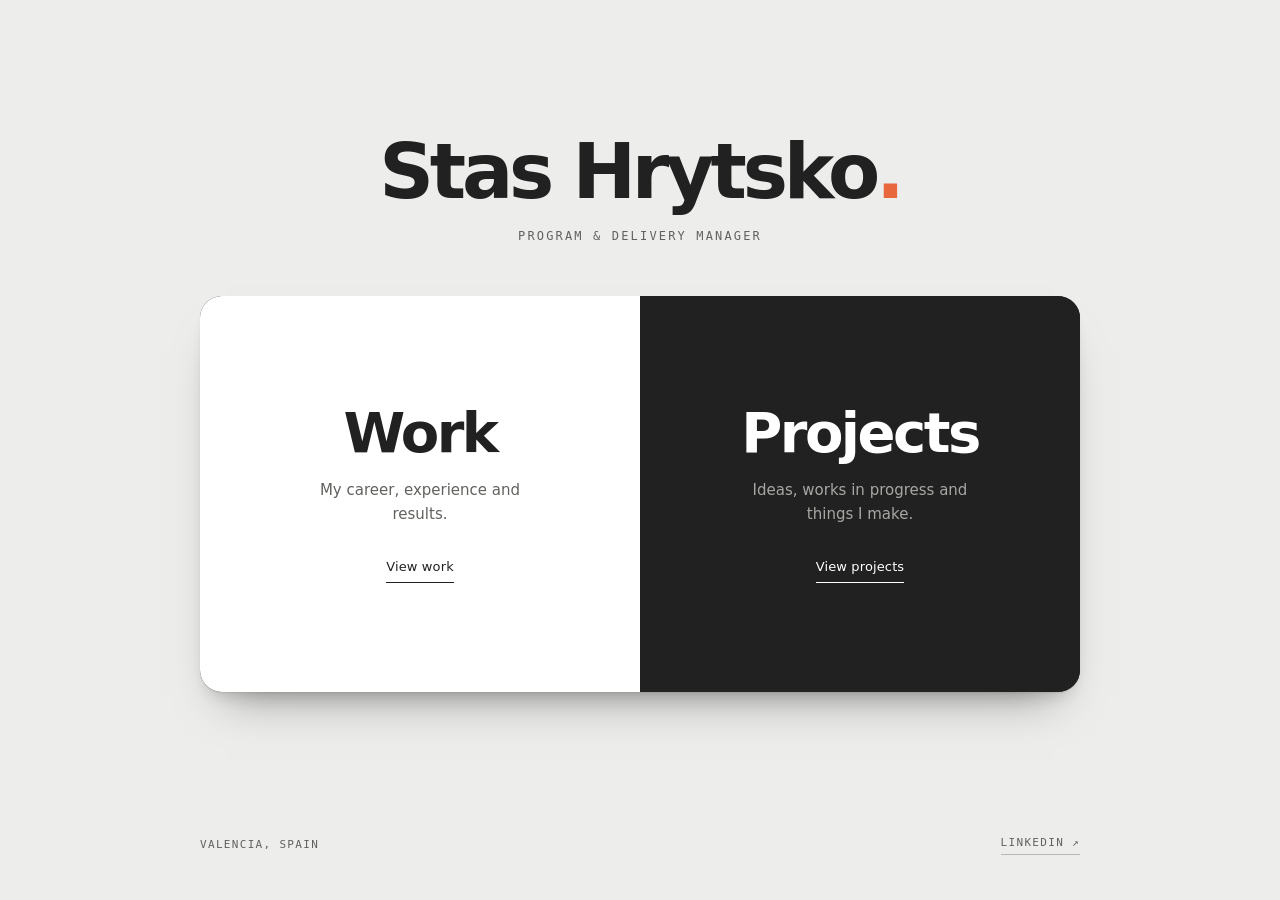
==== index.html @ 9a7ca96b "Give the homepage card presence, motion and a grounded frame Taller near-square halves with larger t" ====
<!doctype html>
<html lang="en">
<head>
<meta charset="utf-8">
<meta name="viewport" content="width=device-width, initial-scale=1">
<meta name="robots" content="noindex,nofollow">
<title>Stas Hrytsko — Program &amp; Delivery Leader</title>
<meta name="description" content="Stas Hrytsko. Program and delivery leader in Valencia. Explore my professional experience and independent projects.">
<link rel="icon" type="image/svg+xml" href="./favicon.svg">
<link rel="stylesheet" href="./styles.css">
<meta name="theme-color" content="#efefec">
</head>
<body class="home">
<a class="skip" href="#main">Skip to content</a>
<main class="stage" id="main">
<div class="composition">
<header class="masthead">
<h1>Stas Hrytsko<span>.</span></h1>
<p class="masthead-role">Program &amp; delivery manager</p>
</header>
<nav class="card" aria-label="Explore my work and projects">
<a class="panel panel--light" href="./experience/" id="work">
<span class="panel-title">Work</span>
<span class="panel-description">My career, experience and results.</span>
<span class="panel-cta">View work</span>
</a>
<a class="panel panel--dark" href="./projects/" id="projects">
<span class="panel-title">Projects</span>
<span class="panel-description">Ideas, works in progress and things I make.</span>
<span class="panel-cta">View projects</span>
</a>
</nav>
</div>
<footer class="page-foot" id="contact"><span>Valencia, Spain</span><a href="https://www.linkedin.com/in/stas-hrytsko/" target="_blank" rel="noopener noreferrer">LinkedIn ↗</a></footer>
<span id="experience" aria-hidden="true"></span>
</main>
</body>
</html>
---- styles.css ----
:root{--ink:#212121;--muted:#61615e;--accent:#e8673d;--line:#cdcdc9;--paper:#ededeb;--soft:#e5e5e2;--tint:#e4e4e0;--blue:#b8461f;--sans:Inter,"Helvetica Neue","Segoe UI",system-ui,Arial,sans-serif;--mono:ui-monospace,SFMono-Regular,"SF Mono","JetBrains Mono","Roboto Mono",Menlo,Consolas,monospace}
*{box-sizing:border-box}
html{scroll-behavior:smooth;scroll-padding-top:100px}
body{margin:0;background:var(--paper);color:var(--ink);font:17px/1.65 var(--sans);-webkit-font-smoothing:antialiased}
a{color:inherit;text-decoration:none}
a:focus-visible,summary:focus-visible{outline:3px solid var(--accent);outline-offset:6px}
::selection{background:#ffd0b7;color:var(--ink)}
.wrap{width:100%;max-width:1400px;padding:0 56px;margin:auto}
.preview{background:#deded9;text-align:center;padding:6px 20px;font:12px/1.5 var(--mono);color:#4c4c49}
.preview span{color:var(--ink)}
header{position:sticky;top:0;z-index:10;background:var(--paper);border-bottom:1px solid var(--line)}
.nav{min-height:90px;display:flex;align-items:center;justify-content:space-between;gap:25px}
.wordmark{font-size:30px;font-weight:800;letter-spacing:-1.8px}
.wordmark span{color:var(--accent)}
nav{display:flex;gap:36px;font-size:14px}
nav a{padding:12px 0}
nav a:hover,nav a.active{color:var(--blue)}
.meta{font:12px/1.5 var(--mono);letter-spacing:.055em;text-transform:uppercase;color:var(--muted)}
.hero{padding:28px 0 0}
.hero-top{display:flex;justify-content:space-between;gap:20px;padding-bottom:26px}
.hero-layout{display:grid;grid-template-columns:minmax(0,.82fr) minmax(0,1.18fr);grid-template-rows:auto auto;gap:0 58px;align-items:start}
.intro{max-width:520px;font-size:18px;line-height:1.65;color:#50514f;margin:0}
.actions{display:flex;align-items:center;gap:28px;flex-wrap:wrap;margin-top:28px}
.button{display:inline-flex;align-items:center;justify-content:space-between;gap:28px;min-height:48px;padding:13px 19px;background:var(--ink);color:white;font-size:14px;transition:background .2s}
.button:hover{background:#a4350d}
.text-link{font-size:14px;border-bottom:1px solid #92928d;padding:5px 0}
.text-link:hover{color:var(--blue);border-color:var(--blue)}
.hero-caption{display:flex;justify-content:space-between;gap:20px;padding:22px 0 32px;font:12px/1.5 var(--mono);text-transform:uppercase;letter-spacing:.045em}
.hero-caption span:last-child{color:var(--muted)}
.section{padding:66px 0;border-top:1px solid var(--line)}
.section-head{display:flex;justify-content:space-between;align-items:baseline;gap:24px;margin-bottom:34px}
.section-head h2{font-size:45px;line-height:1.1;letter-spacing:-2.3px;font-weight:500;margin:0}
.index{font:12px/1.5 var(--mono);color:var(--blue);vertical-align:middle;margin-right:28px;letter-spacing:0}
.small{font-size:14px;color:var(--muted)}
.experience-box{display:grid;grid-template-columns:.82fr 1.18fr;gap:58px}
.experience-box h3{font-size:28px;line-height:1.2;letter-spacing:-1px;font-weight:500;margin:0 0 10px}
.experience-box p{margin:0 0 19px;max-width:610px}
.tags{display:flex;flex-wrap:wrap;gap:8px;margin-top:28px}
.tag{font:12px/1.5 var(--mono);border:1px solid #bcbcb7;padding:5px 9px}
.section-intro{max-width:540px;color:var(--muted);margin:0 0 32px}
.projects{display:grid;grid-template-columns:repeat(3,minmax(0,1fr));gap:18px}
.project{border:1px solid #aaaaa4;background:#e9e9e4;display:flex;flex-direction:column;min-width:0;padding:24px;min-height:360px;position:relative;transition:background .2s,border-color .2s}
.project:hover{background:#deded8;border-color:#777770}
.project.featured{grid-column:1/-1;display:grid;grid-template-columns:1fr 1fr;column-gap:70px;min-height:330px;background:var(--ink);color:var(--paper);border:0;padding:0 34px 0 0}
.project.featured:hover{background:#323331}
.featured .feature-type{grid-column:1;grid-row:1/4;background:var(--accent);color:#242527;padding:30px;display:flex;flex-direction:column;justify-content:space-between;min-height:340px}
.feature-type .giant{font-size:clamp(95px,12vw,170px);line-height:1;font-weight:500;letter-spacing:-.09em}
.feature-type .type-bottom{display:flex;justify-content:space-between;font:12px/1.5 var(--mono);letter-spacing:.025em}
.project-top{display:flex;align-items:center;justify-content:space-between;gap:14px}
.project-number{font:13px var(--mono);color:var(--muted)}
.status{font:12px/1.5 var(--mono);color:var(--muted);border-bottom:1px solid #aaa;padding:3px 0}
.featured .project-top{grid-column:2;grid-row:1;align-self:start;padding-top:29px}
.featured .status,.featured .project-number{color:#c5c5bf}
.project h3{font-size:30px;line-height:1.15;letter-spacing:-1.2px;font-weight:500;margin:44px 0 17px}
.project p{font-size:16px;line-height:1.6;color:var(--muted);margin:0 0 30px;max-width:410px}
.featured .project-content{grid-column:2;grid-row:2}
.featured h3{font-size:46px;margin:22px 0 18px;letter-spacing:-2px}
.featured p{color:#c4c4bd;margin-bottom:24px}
.project-foot{display:flex;align-items:center;justify-content:space-between;gap:15px;margin-top:auto;padding-top:16px;border-top:1px solid #b7b7b0;font-size:12px}
.project-foot strong{font-size:24px;font-weight:400}
.featured .project-foot{grid-column:2;grid-row:3;margin-top:0;border-color:#60605b;align-self:end;padding-bottom:26px;color:#d9d9d2}
.project-type{font:12px/1.5 var(--mono);max-width:130px}
.project-arrow{width:34px;height:34px;display:flex;align-items:center;justify-content:center}
.featured .project-arrow{background:var(--accent);color:var(--ink)}
.method{display:grid;grid-template-columns:.82fr 1.18fr;gap:58px}
.method h3{font:500 49px/1.06 var(--sans);letter-spacing:-2.6px;margin:0;max-width:440px}
.method h3 span{color:#777770}
.method p{max-width:610px;margin:0 0 22px}
.contact{display:grid;grid-template-columns:1.15fr 1fr;gap:65px;padding:0 0 12px}
.contact h2{font-size:clamp(60px,8vw,110px);font-weight:500;line-height:1;letter-spacing:-.07em;margin:20px 0}
.contact h2 span{color:var(--accent)}
.contact p{margin:33px 0 0;font-size:20px;max-width:460px;color:#4b4b48}
.contact-note{margin-top:24px;padding-top:18px;border-top:1px solid var(--line);font-size:14px;color:var(--muted)}
.footer{display:flex;justify-content:space-between;gap:20px;padding:25px 0 35px;border-top:1px solid var(--line);font:12px/1.5 var(--mono);color:var(--muted)}
.footer a:hover{color:var(--blue)}
.page-hero{padding:40px 0 55px}
.back{font-size:14px;color:var(--muted);display:inline-block;margin-bottom:46px}
.back:hover{color:var(--blue)}
.page-hero h1{font-size:clamp(50px,7.3vw,96px);font-weight:500;line-height:1;letter-spacing:-.065em;max-width:960px;margin:28px 0}
.page-hero .lede{font-size:24px;color:var(--muted);max-width:760px;line-height:1.5}
.detail-layout{display:grid;grid-template-columns:240px minmax(0,1fr);gap:65px;border-top:1px solid var(--line);padding:40px 0 60px}
.detail-meta dl{margin:0}
.detail-meta dt{font:12px/1.5 var(--mono);text-transform:uppercase;color:var(--muted);margin-bottom:7px}
.detail-meta dd{font-size:15px;margin:0 0 30px}
.detail-body h2{font-size:29px;font-weight:500;line-height:1.2;letter-spacing:-1px;margin:0 0 20px}
.detail-body p{margin:0 0 24px;color:#4b4b48;max-width:720px}
.detail-block{border-bottom:1px solid var(--line);margin-bottom:34px;padding-bottom:28px}
.note{border-left:3px solid var(--accent);background:#e5e5de;padding:25px 28px;margin:24px 0}
.note .meta{color:#863009}
.note p{font-size:16px;margin:10px 0 0}
.next-project{border-top:1px solid var(--line);padding:30px 0;display:flex;align-items:center;justify-content:space-between;gap:25px}
.next-project strong{font-weight:500;font-size:34px;letter-spacing:-1.3px}
.next-project:hover{color:var(--blue)}
details{border-top:1px solid var(--line);padding:21px 0}
details:last-child{border-bottom:1px solid var(--line)}
summary{cursor:pointer;list-style:none;display:flex;justify-content:space-between;gap:20px;font-size:19px;line-height:1.4}
summary::after{content:'+';font-size:25px;color:var(--blue)}
details[open] summary::after{content:'−'}
details p{padding-top:17px;margin-bottom:0!important}
.skip{position:absolute;top:-100px;left:10px;padding:10px;background:white;z-index:20}
.skip:focus{top:8px}
@media(min-width:1400px){}
@media(max-width:1050px) and (min-width:761px){.wrap{padding:0 32px}
.hero-layout,.experience-box,.method{column-gap:34px}
.intro{font-size:17px}
.projects{gap:12px}
.project{padding:20px}
.project h3{font-size:26px}
.project.featured{column-gap:35px}
.featured h3{font-size:40px}
.method h3{font-size:40px}
}
@media(max-width:760px){html{scroll-padding-top:90px}
.wrap{padding:0 22px}
.nav{min-height:74px;gap:18px}
.wordmark{font-size:27px}
nav{gap:18px;font-size:14px}
.preview{font-size:11px;padding:6px 10px}
.hero{padding-top:23px}
.hero-top{padding-bottom:20px}
.hero-top .meta:last-child{display:none}
.hero-layout{display:flex;flex-direction:column;gap:0}
.intro{font-size:17px;max-width:530px}
.actions{gap:20px;margin-top:22px}
.hero-caption{padding:22px 0 28px;gap:15px;font-size:11px}
.hero-caption span:last-child{display:none}
.section{padding:43px 0}
.section-head{margin-bottom:28px;gap:16px;flex-wrap:wrap}
.section-head h2{font-size:36px;letter-spacing:-1.8px}
.index{margin-right:16px}
.section-head .small{font-size:13px}
.experience-box,.method,.contact,.detail-layout{grid-template-columns:1fr;gap:28px}
.experience-box h3{font-size:26px}
.tags{margin-top:18px}
.projects{grid-template-columns:1fr;gap:14px}
.project{min-height:295px;padding:24px}
.project h3{font-size:33px;margin-top:30px}
.project.featured{grid-column:auto;display:flex;gap:0;padding:0;min-height:0}
.featured .feature-type{min-height:200px;padding:22px}
.feature-type .giant{font-size:122px}
.featured .project-top{padding:22px 24px 0}
.featured .project-content{padding:0 24px}
.featured h3{font-size:39px;margin:24px 0 16px}
.featured .project-foot{margin:0 24px;padding:15px 0 20px}
.project p{max-width:none}
.method h3{font-size:43px;line-height:1.06}
.contact{gap:8px}
.contact h2{font-size:80px;margin:18px 0}
.contact p{font-size:18px;margin-top:0}
.footer{flex-wrap:wrap;font-size:11px}
.page-hero{padding:30px 0}
.back{margin-bottom:32px}
.page-hero h1{font-size:clamp(44px,11vw,72px)}
.page-hero .lede{font-size:20px}
.detail-layout{padding:30px 0 45px}
.detail-meta dl{display:grid;grid-template-columns:1fr 1fr;gap:0 15px}
.detail-meta dd{margin-bottom:20px}
.detail-body h2{font-size:27px}
.note{padding:23px}
.next-project strong{font-size:28px}
.meta{overflow-wrap:anywhere}
}
@media(max-width:365px){.wrap{padding:0 17px}
.nav{gap:13px}
.wordmark{font-size:25px}
nav{gap:12px;font-size:13px}
}
@media(prefers-reduced-motion:reduce){html{scroll-behavior:auto}
*{transition:none!important;animation:none!important}
}


/* Text-only hero: typography carries the composition. */
.hero { padding-top: 30px; }

.hero-top { padding-bottom: 38px; }

.hero-layout { display: grid; grid-template-columns: minmax(0, 1.15fr) minmax(0, 1fr); gap: 65px; align-items: center; padding: 32px 0 76px; }

.hero h1 { font-size: clamp(5.3rem, 11.8vw, 10.3rem); font-weight: 800; letter-spacing: -.075em; line-height: .91; margin: 0; }

.hero .period { color: var(--accent); }

.hero-copy { padding-top: 28px; }

.hero-copy h2 { font-size: clamp(1.7rem, 2.6vw, 2.65rem); font-weight: 700; letter-spacing: -.045em; line-height: 1.18; margin: 0 0 24px; }

.hero-copy .intro { max-width: 460px; font-size: 19px; }

.hero-caption { border-top: 1px solid var(--line); padding: 18px 0 25px; }

@media (max-width: 1050px) and (min-width: 761px) {
 .hero-layout { gap: 36px; grid-template-columns: minmax(0, 1.15fr) minmax(0, 1fr); }

 .hero h1 { font-size: clamp(5.3rem, 11.8vw, 8rem); }

 .hero-copy .intro { font-size: 17px; }

 .hero-copy .actions { gap: 18px; }

}

@media (max-width: 760px) {
 .hero { padding-top: 22px; }

 .hero-top { padding-bottom: 28px; }

 .hero-layout { display: grid; grid-template-columns: minmax(0, 1fr); gap: 32px; padding: 10px 0 38px; }

 .hero h1 { font-size: clamp(4.75rem, 18.2vw, 8.3rem); line-height: .96; }

 .hero-copy { padding: 0; }

 .hero-copy h2 { font-size: clamp(1.75rem, 5vw, 2.4rem); margin-bottom: 18px; }

 .hero-copy .intro { font-size: 17px; }

 .hero-caption { padding: 18px 0 22px; }

}


/* Work: career overview and progressively disclosed roles. */
.work-hero .period{color:var(--accent)}
.work-hero .work-title{font-size:22px;font-weight:600;letter-spacing:-.5px;margin:32px 0 12px}
.work-hero .lede{font-size:20px;max-width:810px;margin-top:0}
.work-stats{display:grid;grid-template-columns:repeat(3,minmax(0,1fr));border-top:1px solid var(--line);border-bottom:1px solid var(--line);margin-bottom:64px}
.work-stats>div{padding:28px 28px 30px 0}
.work-stats>div+div{border-left:1px solid var(--line);padding-left:32px}
.work-stats strong{display:block;font-size:54px;font-weight:500;line-height:1.2;letter-spacing:-3px;margin-bottom:12px}
.work-stats span{display:block;color:var(--muted);font-size:14px;max-width:240px}
.work-layout{display:grid;grid-template-columns:210px minmax(0,1fr);gap:64px}
.work-sidebar nav{position:sticky;top:125px;display:flex;flex-direction:column;gap:4px;align-items:flex-start;font:12px/1.5 var(--mono)}
.work-sidebar nav a{padding:10px 0;color:var(--muted)}
.work-sidebar nav a:hover{color:var(--blue)}
.work-content{min-width:0}
.work-section{padding:0 0 62px;scroll-margin-top:115px}
.work-section+.work-section{border-top:1px solid var(--line);padding-top:46px}
.work-section .section-head{margin-bottom:24px}
.work-section h3{font-size:21px;line-height:1.4;font-weight:500;letter-spacing:-.5px;margin:0 0 12px}
.work-section p{margin:0 0 18px}
.career-hint{margin-bottom:26px!important}
.career-entry{padding:0}
.career-entry summary{display:grid;grid-template-columns:150px minmax(0,1fr) 20px;gap:20px;align-items:start;padding:27px 0}
.career-entry summary::-webkit-details-marker,.recommendation-details summary::-webkit-details-marker{display:none}
.career-entry summary::after{line-height:1.2;text-align:right}
.career-date{font:12px/1.6 var(--mono);color:var(--muted);padding-top:5px}
.company-name{display:block;font-size:26px;line-height:1.2;letter-spacing:-.8px}
.role-preview{display:block;font-size:14px;color:var(--muted);margin-top:9px;line-height:1.5}
.current-label{display:inline-block;vertical-align:middle;font:10px/1.5 var(--mono);text-transform:uppercase;letter-spacing:.03em;color:var(--blue);border:1px solid #b7a297;padding:3px 7px;margin-left:10px}
.career-body{padding:0 40px 30px 170px}
.career-body p{padding-top:0;margin-bottom:18px!important;font-size:16px}
.career-body .role-context{font-size:14px;color:var(--muted)}
.career-body .tags{margin-top:22px}
.role-history{list-style:none;padding:0 0 0 20px;margin:24px 0;border-left:1px solid #b9b9b2}
.role-history li{position:relative;padding-bottom:24px}
.role-history li:last-child{padding-bottom:0}
.role-history li::before{content:"";position:absolute;left:-25px;top:8px;width:9px;height:9px;background:var(--accent);border-radius:50%}
.role-history h3{font-size:18px;letter-spacing:-.3px;margin-bottom:4px}
.role-history p{margin-top:10px}
.practice-grid{display:grid;grid-template-columns:1fr 1fr;gap:24px 36px}
.practice-grid p{font-size:16px;color:var(--muted)}
.credential{padding:24px 0;border-top:1px solid var(--line)}
.credential h3{margin-top:10px}
.credential p{margin-bottom:0}
.education-rows{margin-top:25px}
.education-rows>div{display:grid;grid-template-columns:130px 1fr;gap:20px;padding:18px 0;border-top:1px solid var(--line)}
.education-rows p{margin:0;font-size:16px}
.recommendation{margin:24px 0 32px}
.recommendation blockquote{margin:0 0 22px;font-size:19px;line-height:1.6;max-width:720px}
.lead-quote{padding-left:25px;border-left:3px solid var(--accent)}
.lead-quote blockquote{font-size:25px;line-height:1.5;letter-spacing:-.4px}
.recommendation figcaption{display:flex;flex-direction:column;font-size:14px}
.recommendation figcaption strong{font-weight:600}
.recommendation figcaption span{color:var(--muted);font-size:12px;margin-top:4px}
.recommendation-details{margin-bottom:25px}
@media(max-width:1100px){.work-layout{grid-template-columns:175px minmax(0,1fr);gap:30px}.career-entry summary{grid-template-columns:125px minmax(0,1fr) 18px;gap:15px}.career-body{padding-left:140px}.company-name{font-size:23px}}
@media(max-width:850px){.work-layout{grid-template-columns:1fr;gap:35px}.work-sidebar nav{position:static;flex-direction:row;flex-wrap:wrap;gap:8px 22px}.work-section .section-head h2{font-size:clamp(28px,5vw,40px)}}
@media(max-width:600px){
.work-hero h1{font-size:clamp(40px,9.5vw,56px)}
.work-hero .work-title{font-size:19px}
.work-hero .lede{font-size:17px}
.work-stats{margin-bottom:28px}
.work-stats>div{padding:18px 10px 20px 0}
.work-stats>div+div{padding-left:14px;padding-right:8px}
.work-stats strong{font-size:34px;letter-spacing:-2px}
.work-stats span{font-size:11px;line-height:1.5}
.career-entry summary{grid-template-columns:minmax(0,1fr) 20px;gap:8px 16px;padding:23px 0}
.career-date{grid-column:1;grid-row:1;padding:0}
.career-heading{grid-column:1;grid-row:2}
.career-entry summary::after{grid-column:2;grid-row:1/3;align-self:center}
.career-body{padding:0 0 26px}
.company-name{font-size:24px}
.practice-grid{grid-template-columns:1fr;gap:15px}
.education-rows>div{grid-template-columns:1fr;gap:6px}
.work-section{padding-bottom:38px}
.work-section+.work-section{padding-top:34px}
.lead-quote{padding-left:18px}
.lead-quote blockquote{font-size:21px}
}

/* Home: name on the background, one white-and-black card floating above it. */
.home{background:var(--paper)}
.stage{min-height:100vh;min-height:100svh;display:flex;flex-direction:column;align-items:center;padding:clamp(28px,5vh,56px) clamp(18px,4vw,48px)}
.composition{flex:1;display:flex;flex-direction:column;align-items:center;justify-content:center;width:100%;padding-bottom:clamp(28px,6vh,64px)}
.masthead{position:static;background:none;border-bottom:0;text-align:center;max-width:600px}
.masthead h1{font-size:clamp(42px,6.6vw,76px);font-weight:700;line-height:1;letter-spacing:-.055em;margin:0;animation:rise .7s cubic-bezier(.2,.7,.2,1) both}
.masthead h1 span,.project-index-hero .period{color:var(--accent)}
.masthead-role{margin:20px 0 0;font:12px/1 var(--mono);text-transform:uppercase;letter-spacing:.18em;color:var(--muted);animation:rise .7s .09s cubic-bezier(.2,.7,.2,1) both}
.card{display:grid;gap:0;grid-template-columns:1fr 1fr;grid-template-rows:1fr auto auto auto 1fr;width:min(880px,100%);min-height:clamp(300px,44vh,440px);margin-top:clamp(40px,6vh,68px);border-radius:22px;overflow:hidden;background:var(--ink);box-shadow:0 1px 2px rgba(33,33,33,.07),0 10px 18px -10px rgba(33,33,33,.22),0 28px 44px -26px rgba(33,33,33,.5);animation:rise .8s .18s cubic-bezier(.2,.7,.2,1) both;transition:grid-template-columns .45s cubic-bezier(.2,.7,.2,1)}
.panel{display:grid;grid-row:1/-1;grid-template-rows:subgrid;justify-items:center;text-align:center;padding:clamp(28px,3.4vw,44px);transition:background .25s ease}
.panel--light,.panel--light:hover{color:var(--ink)}
.panel--dark,.panel--dark:hover{color:#fff}
.panel--light{background:#fff}
.panel--dark{background:var(--ink)}
.panel-title{grid-row:2;font-size:clamp(32px,4.4vw,56px);font-weight:700;line-height:1.02;letter-spacing:-.045em}
.panel-description{grid-row:3;margin-top:16px;font-size:15px;line-height:1.6;max-width:250px;color:var(--muted)}
.panel--dark .panel-description{color:#a7a7a4}
.panel-cta{grid-row:4;margin-top:30px;font-size:13px;letter-spacing:.01em;padding-bottom:5px;border-bottom:1px solid currentColor;transition:color .2s,border-color .2s}
.card:has(.panel--light:focus-visible){grid-template-columns:1.09fr .91fr}
.card:has(.panel--dark:focus-visible){grid-template-columns:.91fr 1.09fr}
@media(hover:hover){.card:has(.panel--light:hover){grid-template-columns:1.09fr .91fr}
.card:has(.panel--dark:hover){grid-template-columns:.91fr 1.09fr}
.panel--light:hover{background:#f6f6f4}
.panel--dark:hover{background:#2e2e2e}
.panel:hover .panel-cta{color:var(--accent);border-color:var(--accent)}
}
.page-foot{display:flex;align-items:center;justify-content:space-between;gap:16px;width:min(880px,100%);font:11px/1.6 var(--mono);text-transform:uppercase;letter-spacing:.12em;color:var(--muted);animation:rise .8s .3s cubic-bezier(.2,.7,.2,1) both}
.page-foot a{border-bottom:1px solid #b8b8b2;padding-bottom:2px}
.page-foot a:hover{color:var(--ink);border-color:var(--ink)}
@keyframes rise{from{opacity:0;transform:translateY(16px)}to{opacity:1;transform:none}}
@media(max-width:760px){.card{border-radius:18px;min-height:clamp(300px,42vh,400px)}.panel-description{font-size:13.5px;max-width:none}.panel-cta{margin-top:24px;font-size:12px}}
@media(max-width:430px){.stage{padding:24px 16px}.masthead-role{font-size:11px;letter-spacing:.15em}.panel{padding:24px 18px}.panel-title{font-size:30px}.panel-cta{font-size:11px}.page-foot{font-size:10px;letter-spacing:.1em}}
.project-index-hero{max-width:840px}
.project-index-hero .lede{font-size:21px;max-width:680px}
.project-collection{display:grid;grid-template-columns:repeat(2,minmax(0,1fr));gap:22px;padding-bottom:72px}
.project-card{min-height:330px;padding:28px;background:transparent;border-color:var(--line)}
.project-card:hover{background:var(--soft);border-color:#92928d}
.project-card .project-top{align-items:flex-start;flex-wrap:wrap}
.project-card h2{font-size:clamp(28px,3vw,39px);line-height:1.15;letter-spacing:-1.5px;font-weight:500;margin:42px 0 18px}
.project-card .project-number{font-size:11px}
.project-card .status{font-size:11px;white-space:nowrap}
.project-card .project-arrow{font-size:25px}
.project-card .project-foot{border-color:var(--line)}
@media(max-width:760px){.project-collection{grid-template-columns:1fr;gap:16px;padding-bottom:42px}.project-card{min-height:285px;padding:24px}.project-card h2{font-size:32px}.project-index-hero .lede{font-size:18px}}
@media(max-width:600px){.intro-shell{padding:80px 26px 36px}.intro-bio{font-size:18px}.intro-links{margin-top:34px}.intro-links>a{padding:22px 0;gap:16px}.intro-link-title{font-size:24px}.intro-link-description{font-size:14px}.intro-footer{margin-top:30px}}
@media(max-width:365px){.intro-shell{padding:58px 22px 30px}.intro-shell h1{font-size:40px}.intro-bio{font-size:17px}}
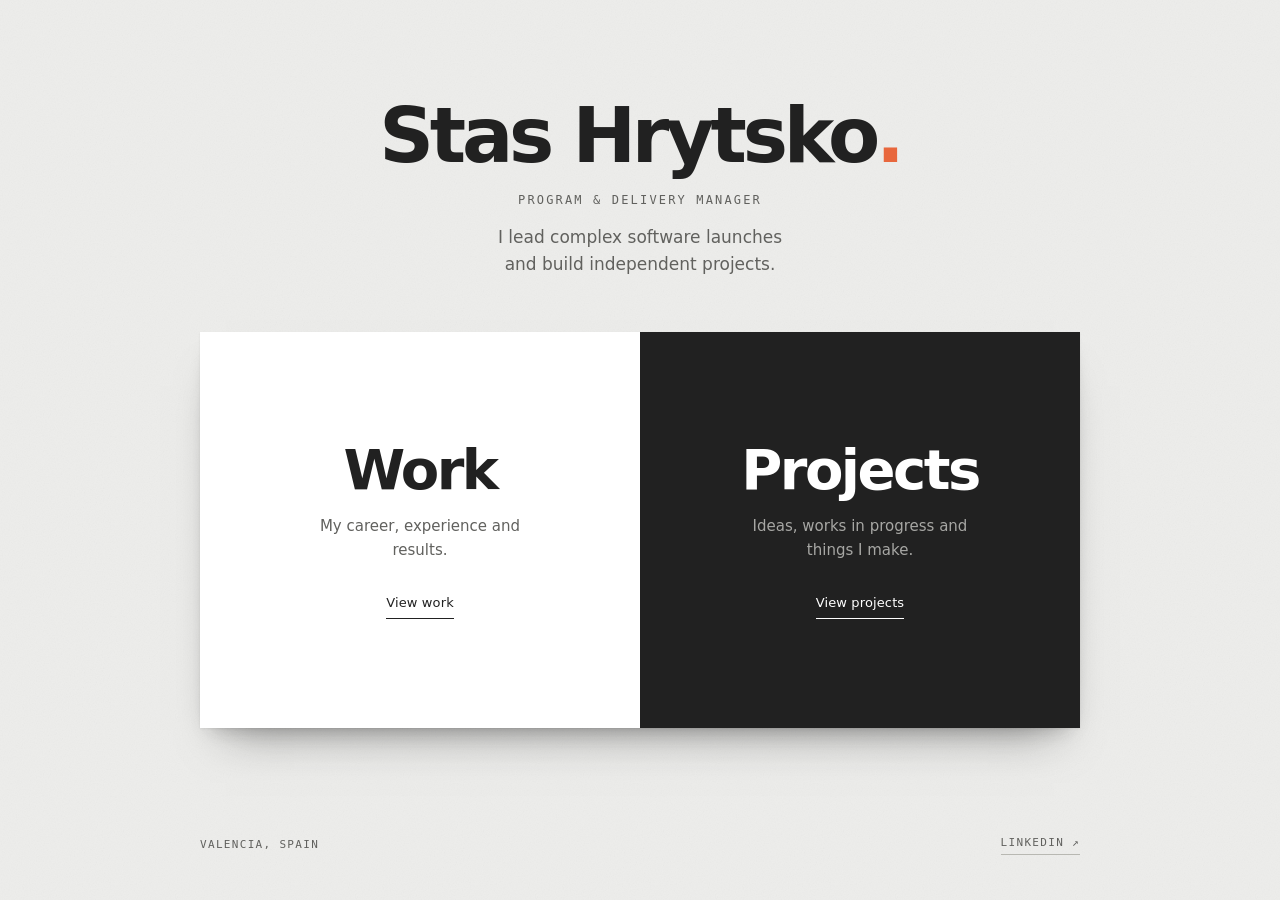
==== commit 3e4bfbdc: "Refine homepage with subtle grain, short bio and stable split panels" ====
--- a/index.html
+++ b/index.html
@@ -17,6 +17,7 @@
 <header class="masthead">
 <h1>Stas Hrytsko<span>.</span></h1>
 <p class="masthead-role">Program &amp; delivery manager</p>
+<p class="masthead-bio">I lead complex software launches and build independent projects.</p>
 </header>
 <nav class="card" aria-label="Explore my work and projects">
 <a class="panel panel--light" href="./experience/" id="work">
--- a/styles.css
+++ b/styles.css
@@ -16,67 +16,23 @@
 nav a{padding:12px 0}
 nav a:hover,nav a.active{color:var(--blue)}
 .meta{font:12px/1.5 var(--mono);letter-spacing:.055em;text-transform:uppercase;color:var(--muted)}
-.hero{padding:28px 0 0}
-.hero-top{display:flex;justify-content:space-between;gap:20px;padding-bottom:26px}
-.hero-layout{display:grid;grid-template-columns:minmax(0,.82fr) minmax(0,1.18fr);grid-template-rows:auto auto;gap:0 58px;align-items:start}
-.intro{max-width:520px;font-size:18px;line-height:1.65;color:#50514f;margin:0}
 .actions{display:flex;align-items:center;gap:28px;flex-wrap:wrap;margin-top:28px}
-.button{display:inline-flex;align-items:center;justify-content:space-between;gap:28px;min-height:48px;padding:13px 19px;background:var(--ink);color:white;font-size:14px;transition:background .2s}
-.button:hover{background:#a4350d}
+.button{display:inline-flex;align-items:center;justify-content:space-between;gap:22px;min-height:48px;padding:13px 22px;background:var(--ink);color:white;font-size:14px;transition:background .2s,transform .2s}
+.button:hover{background:var(--blue);transform:translateY(-2px)}
 .text-link{font-size:14px;border-bottom:1px solid #92928d;padding:5px 0}
 .text-link:hover{color:var(--blue);border-color:var(--blue)}
-.hero-caption{display:flex;justify-content:space-between;gap:20px;padding:22px 0 32px;font:12px/1.5 var(--mono);text-transform:uppercase;letter-spacing:.045em}
+.hero-caption{display:flex;justify-content:space-between;gap:20px;border-top:1px solid var(--line);padding:22px 0 32px;font:12px/1.5 var(--mono);text-transform:uppercase;letter-spacing:.045em}
 .hero-caption span:last-child{color:var(--muted)}
 .section{padding:66px 0;border-top:1px solid var(--line)}
 .section-head{display:flex;justify-content:space-between;align-items:baseline;gap:24px;margin-bottom:34px}
-.section-head h2{font-size:45px;line-height:1.1;letter-spacing:-2.3px;font-weight:500;margin:0}
-.index{font:12px/1.5 var(--mono);color:var(--blue);vertical-align:middle;margin-right:28px;letter-spacing:0}
+.section-head h2{font-size:clamp(30px,3.4vw,42px);line-height:1.08;letter-spacing:-.045em;font-weight:700;margin:0}
 .small{font-size:14px;color:var(--muted)}
-.experience-box{display:grid;grid-template-columns:.82fr 1.18fr;gap:58px}
-.experience-box h3{font-size:28px;line-height:1.2;letter-spacing:-1px;font-weight:500;margin:0 0 10px}
-.experience-box p{margin:0 0 19px;max-width:610px}
-.tags{display:flex;flex-wrap:wrap;gap:8px;margin-top:28px}
-.tag{font:12px/1.5 var(--mono);border:1px solid #bcbcb7;padding:5px 9px}
-.section-intro{max-width:540px;color:var(--muted);margin:0 0 32px}
-.projects{display:grid;grid-template-columns:repeat(3,minmax(0,1fr));gap:18px}
-.project{border:1px solid #aaaaa4;background:#e9e9e4;display:flex;flex-direction:column;min-width:0;padding:24px;min-height:360px;position:relative;transition:background .2s,border-color .2s}
-.project:hover{background:#deded8;border-color:#777770}
-.project.featured{grid-column:1/-1;display:grid;grid-template-columns:1fr 1fr;column-gap:70px;min-height:330px;background:var(--ink);color:var(--paper);border:0;padding:0 34px 0 0}
-.project.featured:hover{background:#323331}
-.featured .feature-type{grid-column:1;grid-row:1/4;background:var(--accent);color:#242527;padding:30px;display:flex;flex-direction:column;justify-content:space-between;min-height:340px}
-.feature-type .giant{font-size:clamp(95px,12vw,170px);line-height:1;font-weight:500;letter-spacing:-.09em}
-.feature-type .type-bottom{display:flex;justify-content:space-between;font:12px/1.5 var(--mono);letter-spacing:.025em}
-.project-top{display:flex;align-items:center;justify-content:space-between;gap:14px}
-.project-number{font:13px var(--mono);color:var(--muted)}
-.status{font:12px/1.5 var(--mono);color:var(--muted);border-bottom:1px solid #aaa;padding:3px 0}
-.featured .project-top{grid-column:2;grid-row:1;align-self:start;padding-top:29px}
-.featured .status,.featured .project-number{color:#c5c5bf}
-.project h3{font-size:30px;line-height:1.15;letter-spacing:-1.2px;font-weight:500;margin:44px 0 17px}
-.project p{font-size:16px;line-height:1.6;color:var(--muted);margin:0 0 30px;max-width:410px}
-.featured .project-content{grid-column:2;grid-row:2}
-.featured h3{font-size:46px;margin:22px 0 18px;letter-spacing:-2px}
-.featured p{color:#c4c4bd;margin-bottom:24px}
-.project-foot{display:flex;align-items:center;justify-content:space-between;gap:15px;margin-top:auto;padding-top:16px;border-top:1px solid #b7b7b0;font-size:12px}
-.project-foot strong{font-size:24px;font-weight:400}
-.featured .project-foot{grid-column:2;grid-row:3;margin-top:0;border-color:#60605b;align-self:end;padding-bottom:26px;color:#d9d9d2}
-.project-type{font:12px/1.5 var(--mono);max-width:130px}
-.project-arrow{width:34px;height:34px;display:flex;align-items:center;justify-content:center}
-.featured .project-arrow{background:var(--accent);color:var(--ink)}
-.method{display:grid;grid-template-columns:.82fr 1.18fr;gap:58px}
-.method h3{font:500 49px/1.06 var(--sans);letter-spacing:-2.6px;margin:0;max-width:440px}
-.method h3 span{color:#777770}
-.method p{max-width:610px;margin:0 0 22px}
-.contact{display:grid;grid-template-columns:1.15fr 1fr;gap:65px;padding:0 0 12px}
-.contact h2{font-size:clamp(60px,8vw,110px);font-weight:500;line-height:1;letter-spacing:-.07em;margin:20px 0}
-.contact h2 span{color:var(--accent)}
-.contact p{margin:33px 0 0;font-size:20px;max-width:460px;color:#4b4b48}
-.contact-note{margin-top:24px;padding-top:18px;border-top:1px solid var(--line);font-size:14px;color:var(--muted)}
 .footer{display:flex;justify-content:space-between;gap:20px;padding:25px 0 35px;border-top:1px solid var(--line);font:12px/1.5 var(--mono);color:var(--muted)}
 .footer a:hover{color:var(--blue)}
 .page-hero{padding:40px 0 55px}
 .back{font-size:14px;color:var(--muted);display:inline-block;margin-bottom:46px}
 .back:hover{color:var(--blue)}
-.page-hero h1{font-size:clamp(50px,7.3vw,96px);font-weight:500;line-height:1;letter-spacing:-.065em;max-width:960px;margin:28px 0}
+.page-hero h1{font-size:clamp(46px,6.6vw,84px);font-weight:700;line-height:1.02;letter-spacing:-.055em;max-width:960px;margin:28px 0}
 .page-hero .lede{font-size:24px;color:var(--muted);max-width:760px;line-height:1.5}
 .detail-layout{display:grid;grid-template-columns:240px minmax(0,1fr);gap:65px;border-top:1px solid var(--line);padding:40px 0 60px}
 .detail-meta dl{margin:0}
@@ -88,9 +44,27 @@
 .note{border-left:3px solid var(--accent);background:#e5e5de;padding:25px 28px;margin:24px 0}
 .note .meta{color:#863009}
 .note p{font-size:16px;margin:10px 0 0}
-.next-project{border-top:1px solid var(--line);padding:30px 0;display:flex;align-items:center;justify-content:space-between;gap:25px}
-.next-project strong{font-weight:500;font-size:34px;letter-spacing:-1.3px}
-.next-project:hover{color:var(--blue)}
+.feedback-list{list-style:none;margin:0;padding:0}
+.feedback-list li{position:relative;padding-left:20px;margin-top:12px;font-size:16px;line-height:1.6;color:var(--muted)}
+.feedback-list li::before{content:"";position:absolute;left:0;top:9px;width:8px;height:8px;background:var(--line)}
+.feedback-list--liked li::before{background:var(--accent)}
+.log-grid{display:grid;grid-template-columns:repeat(5,minmax(0,1fr));gap:12px;margin-top:28px}
+.log-card{display:flex;flex-direction:column;background:#fff;box-shadow:0 1px 2px rgba(33,33,33,.05),0 8px 16px -10px rgba(33,33,33,.16);transition:transform .25s ease,box-shadow .25s ease}
+.log-cover{aspect-ratio:4/3}
+.log-info{padding:16px 18px 20px}
+.log-date{display:block;font:11px/1 var(--mono);letter-spacing:.1em;text-transform:uppercase;color:var(--muted)}
+.log-info h3{margin:8px 0 0;font-size:16px;font-weight:700;letter-spacing:-.02em;line-height:1.3}
+.log-card--planned{min-height:120px;padding:14px;background:transparent;border:1px solid var(--line);box-shadow:none}
+.log-card--planned .log-date{color:#9a9a95}
+@media(hover:hover){a.log-card:hover{transform:translateY(-2px);box-shadow:0 1px 2px rgba(33,33,33,.06),0 16px 28px -14px rgba(33,33,33,.26)}}
+@media(max-width:860px){.log-grid{grid-template-columns:repeat(4,minmax(0,1fr))}}
+@media(max-width:600px){.log-grid{grid-template-columns:repeat(3,minmax(0,1fr));gap:10px}.log-card--planned{min-height:86px;padding:11px}}
+.next-project{display:flex;align-items:center;justify-content:space-between;gap:25px;margin-bottom:20px;padding:clamp(24px,2.6vw,32px);background:#fff;box-shadow:0 1px 2px rgba(33,33,33,.05),0 8px 16px -10px rgba(33,33,33,.16);transition:transform .25s ease,box-shadow .25s ease}
+.next-project strong{font-weight:700;font-size:clamp(26px,2.6vw,34px);letter-spacing:-.04em}
+.next-project span[aria-hidden]{font-size:24px;transition:transform .25s ease}
+@media(hover:hover){.next-project:hover{transform:translateY(-2px);box-shadow:0 1px 2px rgba(33,33,33,.06),0 16px 28px -14px rgba(33,33,33,.26)}
+.next-project:hover span[aria-hidden]{transform:translateX(4px);color:var(--accent)}
+}
 details{border-top:1px solid var(--line);padding:21px 0}
 details:last-child{border-bottom:1px solid var(--line)}
 summary{cursor:pointer;list-style:none;display:flex;justify-content:space-between;gap:20px;font-size:19px;line-height:1.4}
@@ -101,14 +75,6 @@
 .skip:focus{top:8px}
 @media(min-width:1400px){}
 @media(max-width:1050px) and (min-width:761px){.wrap{padding:0 32px}
-.hero-layout,.experience-box,.method{column-gap:34px}
-.intro{font-size:17px}
-.projects{gap:12px}
-.project{padding:20px}
-.project h3{font-size:26px}
-.project.featured{column-gap:35px}
-.featured h3{font-size:40px}
-.method h3{font-size:40px}
 }
 @media(max-width:760px){html{scroll-padding-top:90px}
 .wrap{padding:0 22px}
@@ -116,37 +82,13 @@
 .wordmark{font-size:27px}
 nav{gap:18px;font-size:14px}
 .preview{font-size:11px;padding:6px 10px}
-.hero{padding-top:23px}
-.hero-top{padding-bottom:20px}
-.hero-top .meta:last-child{display:none}
-.hero-layout{display:flex;flex-direction:column;gap:0}
-.intro{font-size:17px;max-width:530px}
 .actions{gap:20px;margin-top:22px}
 .hero-caption{padding:22px 0 28px;gap:15px;font-size:11px}
 .hero-caption span:last-child{display:none}
-.section{padding:43px 0}
 .section-head{margin-bottom:28px;gap:16px;flex-wrap:wrap}
-.section-head h2{font-size:36px;letter-spacing:-1.8px}
-.index{margin-right:16px}
+.section-head h2{font-size:clamp(28px,7vw,36px);letter-spacing:-.04em}
 .section-head .small{font-size:13px}
-.experience-box,.method,.contact,.detail-layout{grid-template-columns:1fr;gap:28px}
-.experience-box h3{font-size:26px}
-.tags{margin-top:18px}
-.projects{grid-template-columns:1fr;gap:14px}
-.project{min-height:295px;padding:24px}
-.project h3{font-size:33px;margin-top:30px}
-.project.featured{grid-column:auto;display:flex;gap:0;padding:0;min-height:0}
-.featured .feature-type{min-height:200px;padding:22px}
-.feature-type .giant{font-size:122px}
-.featured .project-top{padding:22px 24px 0}
-.featured .project-content{padding:0 24px}
-.featured h3{font-size:39px;margin:24px 0 16px}
-.featured .project-foot{margin:0 24px;padding:15px 0 20px}
-.project p{max-width:none}
-.method h3{font-size:43px;line-height:1.06}
-.contact{gap:8px}
-.contact h2{font-size:80px;margin:18px 0}
-.contact p{font-size:18px;margin-top:0}
+.detail-layout{grid-template-columns:1fr;gap:28px}
 .footer{flex-wrap:wrap;font-size:11px}
 .page-hero{padding:30px 0}
 .back{margin-bottom:32px}
@@ -170,145 +112,160 @@
 }
 
 
-/* Text-only hero: typography carries the composition. */
-.hero { padding-top: 30px; }
-
-.hero-top { padding-bottom: 38px; }
-
-.hero-layout { display: grid; grid-template-columns: minmax(0, 1.15fr) minmax(0, 1fr); gap: 65px; align-items: center; padding: 32px 0 76px; }
-
-.hero h1 { font-size: clamp(5.3rem, 11.8vw, 10.3rem); font-weight: 800; letter-spacing: -.075em; line-height: .91; margin: 0; }
-
-.hero .period { color: var(--accent); }
-
-.hero-copy { padding-top: 28px; }
-
-.hero-copy h2 { font-size: clamp(1.7rem, 2.6vw, 2.65rem); font-weight: 700; letter-spacing: -.045em; line-height: 1.18; margin: 0 0 24px; }
-
-.hero-copy .intro { max-width: 460px; font-size: 19px; }
-
-.hero-caption { border-top: 1px solid var(--line); padding: 18px 0 25px; }
-
-@media (max-width: 1050px) and (min-width: 761px) {
- .hero-layout { gap: 36px; grid-template-columns: minmax(0, 1.15fr) minmax(0, 1fr); }
-
- .hero h1 { font-size: clamp(5.3rem, 11.8vw, 8rem); }
-
- .hero-copy .intro { font-size: 17px; }
-
- .hero-copy .actions { gap: 18px; }
-
-}
-
-@media (max-width: 760px) {
- .hero { padding-top: 22px; }
-
- .hero-top { padding-bottom: 28px; }
-
- .hero-layout { display: grid; grid-template-columns: minmax(0, 1fr); gap: 32px; padding: 10px 0 38px; }
-
- .hero h1 { font-size: clamp(4.75rem, 18.2vw, 8.3rem); line-height: .96; }
-
- .hero-copy { padding: 0; }
-
- .hero-copy h2 { font-size: clamp(1.75rem, 5vw, 2.4rem); margin-bottom: 18px; }
-
- .hero-copy .intro { font-size: 17px; }
-
- .hero-caption { padding: 18px 0 22px; }
-
-}
-
-
 /* Work: career overview and progressively disclosed roles. */
 .work-hero .period{color:var(--accent)}
+.work-hero-grid{display:grid;grid-template-columns:minmax(0,270px) minmax(0,1fr);gap:clamp(32px,5vw,64px);align-items:start}
+.work-portrait{position:relative;margin:0;aspect-ratio:2/3;overflow:hidden;background:#fff}
+.geo-cover{position:relative;background:#fff}
+.geo-cover::before{content:"";position:absolute;top:0;left:0;right:0;height:64%;background:var(--ink)}
+.geo-cover::after{content:"";position:absolute;left:0;bottom:0;width:34%;height:16%;background:var(--accent)}
+.work-hero-content{min-width:0}
 .work-hero .work-title{font-size:22px;font-weight:600;letter-spacing:-.5px;margin:32px 0 12px}
 .work-hero .lede{font-size:20px;max-width:810px;margin-top:0}
-.work-stats{display:grid;grid-template-columns:repeat(3,minmax(0,1fr));border-top:1px solid var(--line);border-bottom:1px solid var(--line);margin-bottom:64px}
-.work-stats>div{padding:28px 28px 30px 0}
-.work-stats>div+div{border-left:1px solid var(--line);padding-left:32px}
-.work-stats strong{display:block;font-size:54px;font-weight:500;line-height:1.2;letter-spacing:-3px;margin-bottom:12px}
-.work-stats span{display:block;color:var(--muted);font-size:14px;max-width:240px}
-.work-layout{display:grid;grid-template-columns:210px minmax(0,1fr);gap:64px}
-.work-sidebar nav{position:sticky;top:125px;display:flex;flex-direction:column;gap:4px;align-items:flex-start;font:12px/1.5 var(--mono)}
-.work-sidebar nav a{padding:10px 0;color:var(--muted)}
-.work-sidebar nav a:hover{color:var(--blue)}
-.work-content{min-width:0}
-.work-section{padding:0 0 62px;scroll-margin-top:115px}
-.work-section+.work-section{border-top:1px solid var(--line);padding-top:46px}
-.work-section .section-head{margin-bottom:24px}
-.work-section h3{font-size:21px;line-height:1.4;font-weight:500;letter-spacing:-.5px;margin:0 0 12px}
+.stat-cards{display:grid;grid-template-columns:repeat(3,minmax(0,1fr));gap:16px;margin-bottom:70px}
+.stat-cards--inline{margin-bottom:18px}
+.stat-card{background:#fff;padding:28px 26px 30px;box-shadow:0 1px 2px rgba(33,33,33,.05),0 8px 16px -10px rgba(33,33,33,.18)}
+.stat-card strong{display:block;font-size:clamp(38px,3.6vw,50px);font-weight:700;line-height:1.1;letter-spacing:-.05em;margin-bottom:14px}
+.stat-card span{display:block;color:var(--muted);font-size:14px;line-height:1.55;max-width:240px}
+.work-section{padding:0 0 70px;scroll-margin-top:115px}
+.work-section .section-head{justify-content:flex-start;align-items:baseline;gap:18px;margin-bottom:26px}
+.section-index{font:11px/1 var(--mono);letter-spacing:.14em;color:var(--accent)}
+.section-note{margin-left:auto;font:11px/1 var(--mono);letter-spacing:.12em;text-transform:uppercase;color:var(--muted)}
+.work-section h3{font-size:19px;line-height:1.35;font-weight:700;letter-spacing:-.03em;margin:0 0 12px}
 .work-section p{margin:0 0 18px}
-.career-hint{margin-bottom:26px!important}
-.career-entry{padding:0}
-.career-entry summary{display:grid;grid-template-columns:150px minmax(0,1fr) 20px;gap:20px;align-items:start;padding:27px 0}
-.career-entry summary::-webkit-details-marker,.recommendation-details summary::-webkit-details-marker{display:none}
-.career-entry summary::after{line-height:1.2;text-align:right}
-.career-date{font:12px/1.6 var(--mono);color:var(--muted);padding-top:5px}
-.company-name{display:block;font-size:26px;line-height:1.2;letter-spacing:-.8px}
-.role-preview{display:block;font-size:14px;color:var(--muted);margin-top:9px;line-height:1.5}
-.current-label{display:inline-block;vertical-align:middle;font:10px/1.5 var(--mono);text-transform:uppercase;letter-spacing:.03em;color:var(--blue);border:1px solid #b7a297;padding:3px 7px;margin-left:10px}
-.career-body{padding:0 40px 30px 170px}
-.career-body p{padding-top:0;margin-bottom:18px!important;font-size:16px}
-.career-body .role-context{font-size:14px;color:var(--muted)}
-.career-body .tags{margin-top:22px}
+.card-grid{display:grid;grid-template-columns:repeat(2,minmax(0,1fr));gap:16px}
+.card-grid--three{grid-template-columns:repeat(3,minmax(0,1fr));margin-top:16px}
+.flat-card,.quote-card{background:#fff;padding:clamp(22px,2.4vw,30px);box-shadow:0 1px 2px rgba(33,33,33,.05),0 8px 16px -10px rgba(33,33,33,.16);transition:transform .25s ease,box-shadow .25s ease}
+.flat-card p:last-child,.quote-card p:last-child{margin-bottom:0}
+.card-label{display:block;margin-bottom:12px;font:11px/1.5 var(--mono);letter-spacing:.1em;text-transform:uppercase;color:var(--muted)}
+.flat-card p{color:var(--muted);font-size:16px}
+.quote-card{margin:0;display:flex;flex-direction:column;gap:18px}
+.quote-card blockquote{margin:0;font-size:16px;line-height:1.6}
+.quote-card--lead blockquote{font-size:clamp(19px,2vw,24px);line-height:1.5;letter-spacing:-.02em}
+.quote-card figcaption{display:flex;flex-direction:column;gap:4px;margin-top:auto;font-size:13px}
+.quote-card figcaption strong{font-weight:600}
+.quote-card figcaption span{color:var(--muted);font-size:12px}
+@media(hover:hover){.flat-card:hover,.quote-card:hover{transform:translateY(-2px);box-shadow:0 1px 2px rgba(33,33,33,.06),0 16px 28px -14px rgba(33,33,33,.26)}}
+.career-hint{margin-bottom:30px!important}
+.chapter+.chapter{margin-top:52px}
+.chapter-head{display:flex;align-items:baseline;gap:16px;padding-bottom:14px;border-bottom:1px solid var(--line);margin-bottom:20px}
+.chapter-head h3{font-size:18px;font-weight:700;letter-spacing:-.03em;margin:0}
+.chapter-years{margin-left:auto;font:11px/1 var(--mono);letter-spacing:.12em;text-transform:uppercase;color:var(--muted)}
+.jobs{display:flex;flex-direction:column;gap:14px}
+.job{background:#fff;border:0;padding:0;overflow:hidden;box-shadow:0 1px 2px rgba(33,33,33,.05),0 8px 16px -10px rgba(33,33,33,.18);transition:box-shadow .25s ease,transform .25s ease}
+.job[open]{box-shadow:0 1px 2px rgba(33,33,33,.06),0 14px 28px -14px rgba(33,33,33,.3)}
+.job--current{background:var(--ink);color:#fff}
+.job-summary{display:grid;grid-template-columns:210px minmax(0,1fr) 40px;gap:0 30px;align-items:start;padding:clamp(22px,2.6vw,30px);list-style:none;cursor:default}
+details.job>.job-summary{cursor:pointer}
+.job-summary::-webkit-details-marker,.job-summary::marker{display:none;content:""}
+.job-summary::after,details.job[open]>.job-summary::after{content:none}
+.job-aside{display:flex;flex-direction:column;gap:9px;padding-top:5px}
+.job-dates,.job-place{font:11px/1.55 var(--mono);letter-spacing:.05em;text-transform:uppercase;color:var(--muted)}
+.job-dates{color:var(--ink)}
+.job--current .job-dates{color:#fff}
+.job--current .job-place,.job--current .job-role{color:#a7a7a4}
+.job-company{display:flex;align-items:center;flex-wrap:wrap;gap:12px;font-size:clamp(23px,2.1vw,28px);font-weight:700;line-height:1.15;letter-spacing:-.035em}
+.job-now{font:10px/1 var(--mono);letter-spacing:.12em;text-transform:uppercase;color:var(--accent);border:1px solid var(--accent);padding:6px 9px}
+.job-role{display:block;margin-top:9px;font-size:15px;line-height:1.5;color:var(--muted)}
+.job-domains{display:flex;flex-wrap:wrap;align-items:center;gap:7px 0;margin-top:18px;font:11px/1.4 var(--mono);letter-spacing:.09em;text-transform:uppercase;color:var(--muted)}
+.job-domains span:not(:last-child)::after{content:"|";margin:0 10px;color:var(--line)}
+.job--current .job-domains{color:#a7a7a4}
+.job--current .job-domains span:not(:last-child)::after{color:#55565a}
+.job-toggle{justify-self:end;width:36px;height:36px;display:grid;place-items:center;border:1px solid var(--line);font-size:19px;line-height:1;color:var(--accent);transition:background .2s,border-color .2s}
+.job-toggle-icon{display:inline-block;transition:transform .25s ease}
+.job--current .job-toggle{border-color:#44454a}
+details.job[open] .job-toggle-icon{transform:rotate(45deg)}
+.job--flat{background:transparent;box-shadow:none;border-radius:0;border-top:1px solid var(--line)}
+.job--flat .job-summary{padding:22px clamp(22px,2.6vw,30px);grid-template-columns:210px minmax(0,1fr)}
+.job--flat .job-company{font-size:20px;letter-spacing:-.02em}
+.job--flat .job-role{margin-top:6px;font-size:14px}
+.job--flat .job-domains{margin-top:12px}
+.job-body{display:grid;grid-template-columns:210px minmax(0,1fr);gap:0 30px;padding:0 clamp(22px,2.6vw,30px) clamp(24px,2.8vw,32px)}
+.job-meta{grid-column:1;margin:0;padding-top:22px}
+.job-meta>div+div{margin-top:18px}
+.job-meta dt{font:11px/1.4 var(--mono);letter-spacing:.1em;text-transform:uppercase;color:var(--muted)}
+.job-meta dd{margin:6px 0 0;font-size:15px}
+.job--current .job-meta dt{color:#8d8e8b}
+.job-blocks{grid-column:2}
+.job-block{padding-top:22px;border-top:1px solid var(--line)}
+.job-block+.job-block{margin-top:26px}
+.job--current .job-block{border-color:#3a3b3f}
+.job-block h4{margin:0 0 12px;font:11px/1 var(--mono);letter-spacing:.14em;text-transform:uppercase;color:var(--muted);font-weight:400}
+.job-block p{margin:0 0 12px;max-width:640px}
+.job-block p:last-child{margin-bottom:0}
+.job--current .job-block .small{color:#a7a7a4}
+.job .role-history{margin:0}
+.job .role-history li::before{top:7px}
+.job--current .role-history{border-color:#44454a}
+@media(hover:hover){details.job:hover{transform:translateY(-2px);box-shadow:0 1px 2px rgba(33,33,33,.06),0 16px 30px -14px rgba(33,33,33,.3)}
+details.job:hover .job-toggle{background:var(--accent);border-color:var(--accent);color:#fff}
+}
+@media(max-width:860px){.job-summary,.job--flat .job-summary{grid-template-columns:minmax(0,1fr) 36px;gap:0 16px}
+.job-aside{grid-column:1;grid-row:1;padding-top:0;margin-bottom:16px;gap:6px}
+.job-main{grid-column:1;grid-row:2}
+.job-toggle{grid-column:2;grid-row:1;width:32px;height:32px;font-size:17px}
+.job-body{grid-template-columns:minmax(0,1fr)}
+.job-meta,.job-blocks{grid-column:1}
+.job-meta{display:flex;flex-wrap:wrap;gap:0 40px;padding-top:20px}
+.job-meta>div+div{margin-top:0}
+.chapter+.chapter{margin-top:38px}
+}
 .role-history{list-style:none;padding:0 0 0 20px;margin:24px 0;border-left:1px solid #b9b9b2}
 .role-history li{position:relative;padding-bottom:24px}
 .role-history li:last-child{padding-bottom:0}
-.role-history li::before{content:"";position:absolute;left:-25px;top:8px;width:9px;height:9px;background:var(--accent);border-radius:50%}
+.role-history li::before{content:"";position:absolute;left:-25px;top:8px;width:9px;height:9px;background:var(--accent)}
 .role-history h3{font-size:18px;letter-spacing:-.3px;margin-bottom:4px}
 .role-history p{margin-top:10px}
-.practice-grid{display:grid;grid-template-columns:1fr 1fr;gap:24px 36px}
-.practice-grid p{font-size:16px;color:var(--muted)}
-.credential{padding:24px 0;border-top:1px solid var(--line)}
-.credential h3{margin-top:10px}
-.credential p{margin-bottom:0}
-.education-rows{margin-top:25px}
-.education-rows>div{display:grid;grid-template-columns:130px 1fr;gap:20px;padding:18px 0;border-top:1px solid var(--line)}
+.education-rows{margin-top:6px}
+.education-rows>div{display:grid;grid-template-columns:130px 1fr;gap:20px;padding:16px 0;border-top:1px solid var(--line)}
 .education-rows p{margin:0;font-size:16px}
-.recommendation{margin:24px 0 32px}
-.recommendation blockquote{margin:0 0 22px;font-size:19px;line-height:1.6;max-width:720px}
-.lead-quote{padding-left:25px;border-left:3px solid var(--accent)}
-.lead-quote blockquote{font-size:25px;line-height:1.5;letter-spacing:-.4px}
-.recommendation figcaption{display:flex;flex-direction:column;font-size:14px}
-.recommendation figcaption strong{font-weight:600}
-.recommendation figcaption span{color:var(--muted);font-size:12px;margin-top:4px}
-.recommendation-details{margin-bottom:25px}
-@media(max-width:1100px){.work-layout{grid-template-columns:175px minmax(0,1fr);gap:30px}.career-entry summary{grid-template-columns:125px minmax(0,1fr) 18px;gap:15px}.career-body{padding-left:140px}.company-name{font-size:23px}}
-@media(max-width:850px){.work-layout{grid-template-columns:1fr;gap:35px}.work-sidebar nav{position:static;flex-direction:row;flex-wrap:wrap;gap:8px 22px}.work-section .section-head h2{font-size:clamp(28px,5vw,40px)}}
+@media(max-width:850px){.work-section .section-head h2{font-size:clamp(28px,5vw,40px)}.card-grid,.card-grid--three{grid-template-columns:1fr}}
+@media(max-width:760px){.work-hero-grid{grid-template-columns:1fr;gap:24px}
+.work-portrait{width:150px;aspect-ratio:2/3}
+}
 @media(max-width:600px){
 .work-hero h1{font-size:clamp(40px,9.5vw,56px)}
 .work-hero .work-title{font-size:19px}
 .work-hero .lede{font-size:17px}
-.work-stats{margin-bottom:28px}
-.work-stats>div{padding:18px 10px 20px 0}
-.work-stats>div+div{padding-left:14px;padding-right:8px}
-.work-stats strong{font-size:34px;letter-spacing:-2px}
-.work-stats span{font-size:11px;line-height:1.5}
-.career-entry summary{grid-template-columns:minmax(0,1fr) 20px;gap:8px 16px;padding:23px 0}
-.career-date{grid-column:1;grid-row:1;padding:0}
-.career-heading{grid-column:1;grid-row:2}
-.career-entry summary::after{grid-column:2;grid-row:1/3;align-self:center}
-.career-body{padding:0 0 26px}
-.company-name{font-size:24px}
-.practice-grid{grid-template-columns:1fr;gap:15px}
+.stat-cards{grid-template-columns:1fr;gap:12px;margin-bottom:40px}
+.stat-card{padding:22px}
+.stat-card strong{font-size:36px;margin-bottom:8px}
+.stat-card span{max-width:none}
+.job-company{font-size:24px}
 .education-rows>div{grid-template-columns:1fr;gap:6px}
-.work-section{padding-bottom:38px}
-.work-section+.work-section{padding-top:34px}
-.lead-quote{padding-left:18px}
-.lead-quote blockquote{font-size:21px}
-}
+.work-section{padding-bottom:44px}
+}
+
+/* Motion: entrance on load, reveal on scroll, smooth disclosure. */
+.work-portrait{animation:rise .8s cubic-bezier(.2,.7,.2,1) both}
+.work-hero h1{animation:rise .7s cubic-bezier(.2,.7,.2,1) both}
+.work-hero .work-title{animation:rise .7s .07s cubic-bezier(.2,.7,.2,1) both}
+.work-hero .lede{animation:rise .7s .13s cubic-bezier(.2,.7,.2,1) both}
+.work-hero .actions{animation:rise .7s .19s cubic-bezier(.2,.7,.2,1) both}
+@supports (animation-timeline:view()){@media(prefers-reduced-motion:no-preference){
+.reveal{animation:rise .8s cubic-bezier(.2,.7,.2,1) both;animation-timeline:view();animation-range:entry 2% cover 20%}
+}}
+@supports (interpolate-size:allow-keywords){@media(prefers-reduced-motion:no-preference){
+:root{interpolate-size:allow-keywords}
+details.job::details-content{block-size:0;overflow:hidden;transition:block-size .45s cubic-bezier(.2,.7,.2,1),content-visibility .45s allow-discrete;content-visibility:hidden}
+details.job[open]::details-content{block-size:auto;content-visibility:visible}
+}}
 
 /* Home: name on the background, one white-and-black card floating above it. */
 .home{background:var(--paper)}
+/* Static paper grain behind the homepage content only. */
+.home .stage{position:relative;isolation:isolate}
+.home .stage::before{content:"";position:absolute;inset:0;z-index:-1;pointer-events:none;opacity:.07;background-image:url("data:image/svg+xml,%3Csvg%20xmlns%3D%22http%3A%2F%2Fwww.w3.org%2F2000%2Fsvg%22%20width%3D%22180%22%20height%3D%22180%22%20viewBox%3D%220%200%20180%20180%22%3E%3Cfilter%20id%3D%22grain%22%20x%3D%220%22%20y%3D%220%22%20width%3D%22100%25%22%20height%3D%22100%25%22%3E%3CfeTurbulence%20type%3D%22fractalNoise%22%20baseFrequency%3D%22.85%22%20numOctaves%3D%223%22%20stitchTiles%3D%22stitch%22%2F%3E%3CfeColorMatrix%20type%3D%22saturate%22%20values%3D%220%22%2F%3E%3C%2Ffilter%3E%3Crect%20width%3D%22100%25%22%20height%3D%22100%25%22%20filter%3D%22url(%23grain)%22%2F%3E%3C%2Fsvg%3E");background-size:180px 180px}
+.masthead-bio{max-width:440px;margin:18px auto 0;font-size:clamp(14px,1.5vw,17px);line-height:1.6;color:var(--muted);text-wrap:balance;animation:rise .7s .13s cubic-bezier(.2,.7,.2,1) both}
 .stage{min-height:100vh;min-height:100svh;display:flex;flex-direction:column;align-items:center;padding:clamp(28px,5vh,56px) clamp(18px,4vw,48px)}
 .composition{flex:1;display:flex;flex-direction:column;align-items:center;justify-content:center;width:100%;padding-bottom:clamp(28px,6vh,64px)}
 .masthead{position:static;background:none;border-bottom:0;text-align:center;max-width:600px}
 .masthead h1{font-size:clamp(42px,6.6vw,76px);font-weight:700;line-height:1;letter-spacing:-.055em;margin:0;animation:rise .7s cubic-bezier(.2,.7,.2,1) both}
 .masthead h1 span,.project-index-hero .period{color:var(--accent)}
 .masthead-role{margin:20px 0 0;font:12px/1 var(--mono);text-transform:uppercase;letter-spacing:.18em;color:var(--muted);animation:rise .7s .09s cubic-bezier(.2,.7,.2,1) both}
-.card{display:grid;gap:0;grid-template-columns:1fr 1fr;grid-template-rows:1fr auto auto auto 1fr;width:min(880px,100%);min-height:clamp(300px,44vh,440px);margin-top:clamp(40px,6vh,68px);border-radius:22px;overflow:hidden;background:var(--ink);box-shadow:0 1px 2px rgba(33,33,33,.07),0 10px 18px -10px rgba(33,33,33,.22),0 28px 44px -26px rgba(33,33,33,.5);animation:rise .8s .18s cubic-bezier(.2,.7,.2,1) both;transition:grid-template-columns .45s cubic-bezier(.2,.7,.2,1)}
-.panel{display:grid;grid-row:1/-1;grid-template-rows:subgrid;justify-items:center;text-align:center;padding:clamp(28px,3.4vw,44px);transition:background .25s ease}
+.card{display:grid;gap:0;grid-template-columns:repeat(2,minmax(0,1fr));grid-template-rows:1fr auto auto auto 1fr;width:min(880px,100%);min-height:clamp(300px,44vh,440px);margin-top:clamp(40px,6vh,68px);overflow:hidden;background:var(--ink);box-shadow:0 1px 2px rgba(33,33,33,.07),0 10px 18px -10px rgba(33,33,33,.22),0 28px 44px -26px rgba(33,33,33,.5);animation:rise .8s .18s cubic-bezier(.2,.7,.2,1) both}
+.panel{min-width:0;display:grid;grid-row:1/-1;grid-template-rows:subgrid;justify-items:center;text-align:center;padding:clamp(28px,3.4vw,44px);transition:background .25s ease}
+.home .panel:focus-visible{outline-offset:-6px}
 .panel--light,.panel--light:hover{color:var(--ink)}
 .panel--dark,.panel--dark:hover{color:#fff}
 .panel--light{background:#fff}
@@ -317,10 +274,10 @@
 .panel-description{grid-row:3;margin-top:16px;font-size:15px;line-height:1.6;max-width:250px;color:var(--muted)}
 .panel--dark .panel-description{color:#a7a7a4}
 .panel-cta{grid-row:4;margin-top:30px;font-size:13px;letter-spacing:.01em;padding-bottom:5px;border-bottom:1px solid currentColor;transition:color .2s,border-color .2s}
-.card:has(.panel--light:focus-visible){grid-template-columns:1.09fr .91fr}
-.card:has(.panel--dark:focus-visible){grid-template-columns:.91fr 1.09fr}
-@media(hover:hover){.card:has(.panel--light:hover){grid-template-columns:1.09fr .91fr}
-.card:has(.panel--dark:hover){grid-template-columns:.91fr 1.09fr}
+
+
+@media(hover:hover){
+
 .panel--light:hover{background:#f6f6f4}
 .panel--dark:hover{background:#2e2e2e}
 .panel:hover .panel-cta{color:var(--accent);border-color:var(--accent)}
@@ -329,19 +286,25 @@
 .page-foot a{border-bottom:1px solid #b8b8b2;padding-bottom:2px}
 .page-foot a:hover{color:var(--ink);border-color:var(--ink)}
 @keyframes rise{from{opacity:0;transform:translateY(16px)}to{opacity:1;transform:none}}
-@media(max-width:760px){.card{border-radius:18px;min-height:clamp(300px,42vh,400px)}.panel-description{font-size:13.5px;max-width:none}.panel-cta{margin-top:24px;font-size:12px}}
+@media(max-width:760px){.card{min-height:clamp(300px,42vh,400px)}.panel-description{font-size:13.5px;max-width:none}.panel-cta{margin-top:24px;font-size:12px}}
 @media(max-width:430px){.stage{padding:24px 16px}.masthead-role{font-size:11px;letter-spacing:.15em}.panel{padding:24px 18px}.panel-title{font-size:30px}.panel-cta{font-size:11px}.page-foot{font-size:10px;letter-spacing:.1em}}
 .project-index-hero{max-width:840px}
 .project-index-hero .lede{font-size:21px;max-width:680px}
-.project-collection{display:grid;grid-template-columns:repeat(2,minmax(0,1fr));gap:22px;padding-bottom:72px}
-.project-card{min-height:330px;padding:28px;background:transparent;border-color:var(--line)}
-.project-card:hover{background:var(--soft);border-color:#92928d}
-.project-card .project-top{align-items:flex-start;flex-wrap:wrap}
-.project-card h2{font-size:clamp(28px,3vw,39px);line-height:1.15;letter-spacing:-1.5px;font-weight:500;margin:42px 0 18px}
-.project-card .project-number{font-size:11px}
-.project-card .status{font-size:11px;white-space:nowrap}
-.project-card .project-arrow{font-size:25px}
-.project-card .project-foot{border-color:var(--line)}
-@media(max-width:760px){.project-collection{grid-template-columns:1fr;gap:16px;padding-bottom:42px}.project-card{min-height:285px;padding:24px}.project-card h2{font-size:32px}.project-index-hero .lede{font-size:18px}}
+.project-collection{display:grid;grid-template-columns:repeat(2,minmax(0,1fr));gap:18px;width:min(980px,100%);padding-bottom:76px}
+.tile{display:flex;flex-direction:column;aspect-ratio:1/1;padding:clamp(24px,2.8vw,34px);background:#fff;border-radius:0;box-shadow:0 1px 2px rgba(33,33,33,.05),0 8px 18px -10px rgba(33,33,33,.18);transition:background .3s ease,color .3s ease,transform .25s ease,box-shadow .25s ease}
+.tile-top{display:flex;align-items:center;justify-content:space-between;gap:12px;font:11px/1.4 var(--mono);letter-spacing:.08em;text-transform:uppercase;color:var(--muted)}
+.tile-status{flex-shrink:0;border:1px solid var(--line);padding:5px 10px;transition:border-color .3s ease}
+.tile-body{margin-top:auto}
+.tile h2{margin:0;font-size:clamp(27px,2.9vw,36px);font-weight:700;line-height:1.12;letter-spacing:-.04em}
+.tile p{margin:14px 0 0;font-size:15px;line-height:1.6;color:var(--muted);max-width:330px;transition:color .3s ease}
+.tile-foot{display:flex;align-items:center;justify-content:space-between;gap:15px;margin-top:26px;padding-top:18px;border-top:1px solid var(--line);font-size:13px;transition:border-color .3s ease}
+.tile-arrow{font-size:21px;line-height:1;transition:transform .25s ease,color .3s ease}
+@media(hover:hover){.tile:hover{background:var(--ink);color:#fff;transform:translateY(-3px);box-shadow:0 1px 2px rgba(33,33,33,.06),0 20px 34px -16px rgba(33,33,33,.4)}
+.tile:hover .tile-top,.tile:hover p{color:#a7a7a4}
+.tile:hover .tile-status{border-color:#44454a}
+.tile:hover .tile-foot{border-color:#3a3b3f}
+.tile:hover .tile-arrow{transform:translate(3px,-3px);color:var(--accent)}
+}
+@media(max-width:760px){.project-collection{grid-template-columns:1fr;gap:14px;padding-bottom:46px}.project-index-hero .lede{font-size:18px}.tile{padding:24px 22px}.tile h2{font-size:28px}.tile p{font-size:14px;max-width:none}.tile-foot{margin-top:20px;padding-top:15px;font-size:12px}}
 @media(max-width:600px){.intro-shell{padding:80px 26px 36px}.intro-bio{font-size:18px}.intro-links{margin-top:34px}.intro-links>a{padding:22px 0;gap:16px}.intro-link-title{font-size:24px}.intro-link-description{font-size:14px}.intro-footer{margin-top:30px}}
 @media(max-width:365px){.intro-shell{padding:58px 22px 30px}.intro-shell h1{font-size:40px}.intro-bio{font-size:17px}}
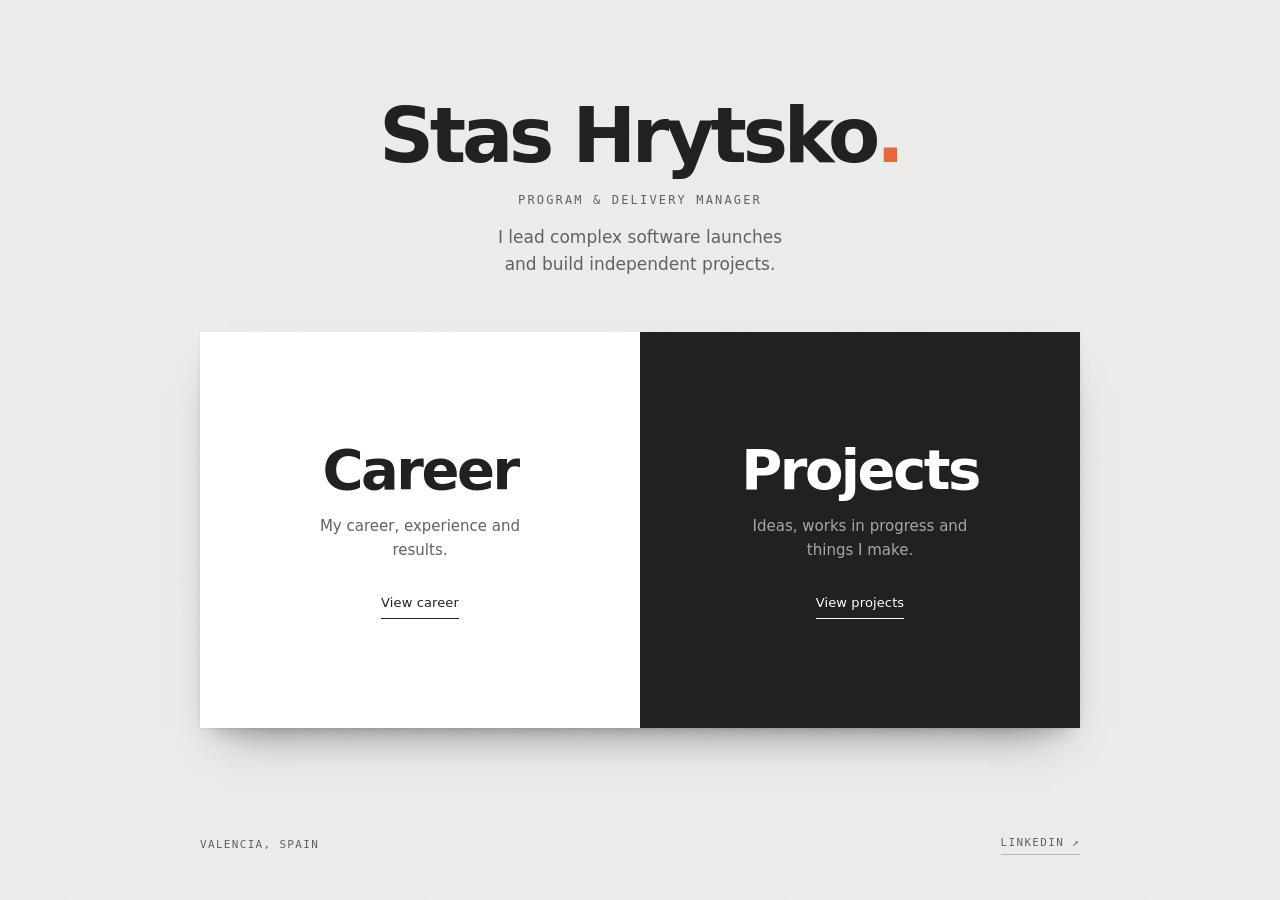
==== commit da639a08: "Rename Work to Career and focus Projects on the 30-day game challenge" ====
--- a/index.html
+++ b/index.html
@@ -19,11 +19,11 @@
 <p class="masthead-role">Program &amp; delivery manager</p>
 <p class="masthead-bio">I lead complex software launches and build independent projects.</p>
 </header>
-<nav class="card" aria-label="Explore my work and projects">
+<nav class="card" aria-label="Explore my career and projects">
 <a class="panel panel--light" href="./experience/" id="work">
-<span class="panel-title">Work</span>
+<span class="panel-title">Career</span>
 <span class="panel-description">My career, experience and results.</span>
-<span class="panel-cta">View work</span>
+<span class="panel-cta">View career</span>
 </a>
 <a class="panel panel--dark" href="./projects/" id="projects">
 <span class="panel-title">Projects</span>
--- a/styles.css
+++ b/styles.css
@@ -308,3 +308,102 @@
 @media(max-width:760px){.project-collection{grid-template-columns:1fr;gap:14px;padding-bottom:46px}.project-index-hero .lede{font-size:18px}.tile{padding:24px 22px}.tile h2{font-size:28px}.tile p{font-size:14px;max-width:none}.tile-foot{margin-top:20px;padding-top:15px;font-size:12px}}
 @media(max-width:600px){.intro-shell{padding:80px 26px 36px}.intro-bio{font-size:18px}.intro-links{margin-top:34px}.intro-links>a{padding:22px 0;gap:16px}.intro-link-title{font-size:24px}.intro-link-description{font-size:14px}.intro-footer{margin-top:30px}}
 @media(max-width:365px){.intro-shell{padding:58px 22px 30px}.intro-shell h1{font-size:40px}.intro-bio{font-size:17px}}
+
+/* Work: editorial hierarchy; secondary information uses simple rows. */
+.work-page .work-hero-grid{grid-template-columns:minmax(0,.9fr) minmax(0,1.1fr);align-items:center;gap:clamp(28px,4vw,56px)}
+.work-page .work-portrait{width:100%;max-width:480px;aspect-ratio:4/5;background:var(--paper)}
+.work-page .work-portrait img{display:block;width:100%;height:100%;object-fit:contain;object-position:center}
+.work-page .work-hero h1{font-size:clamp(40px,4.6vw,64px);margin:0 0 24px;overflow-wrap:break-word}
+.work-page .work-title{margin:0 0 14px}
+.work-page .work-hero .lede{font-size:18px;line-height:1.65}
+.work-page .work-scope{grid-template-columns:repeat(2,minmax(0,1fr));gap:0;padding:26px 0;margin-bottom:56px;border-block:1px solid var(--line)}
+.work-page .stat-card{background:none;box-shadow:none;padding:0 28px}
+.work-page .stat-card:first-child{padding-left:0;border-right:1px solid var(--line)}
+.work-page .stat-card strong{font-size:clamp(28px,3.5vw,44px)}
+.work-page .stat-card span{max-width:340px}
+.work-highlights-grid{display:grid;grid-template-columns:repeat(2,minmax(0,1fr));gap:40px}
+.work-highlights-grid article{padding-top:22px;border-top:1px solid var(--line)}
+.work-highlights-grid p{font-size:16px;color:var(--muted)}
+.work-page .work-testimonial .quote-card{padding:26px 30px;background:none;border-left:3px solid var(--accent);box-shadow:none;transform:none}
+.work-page .flat-card,.work-page #recommendations .quote-card{background:none;box-shadow:none;border-top:1px solid var(--line);padding:22px 0;transform:none;transition:none}
+.work-page .card-grid{column-gap:36px}
+.work-page .job--current .job-block h4{color:#bdbdb8}
+.work-page .job-summary:focus-visible{outline-offset:-6px}
+.earlier-career{padding:24px 0}
+.earlier-career>summary{align-items:flex-start}
+.earlier-career>summary strong{font-size:22px}
+.earlier-career>summary::-webkit-details-marker{display:none}
+.earlier-career-description,.earlier-career-companies{display:block;font-size:14px;color:var(--muted);margin-top:8px;line-height:1.6}
+.earlier-career .jobs{margin-top:26px}
+.earlier-career .job{background:none;box-shadow:none;border-top:1px solid var(--line);transform:none}
+.earlier-career .job-summary{padding-inline:0}
+.earlier-career .job-body{padding-inline:0}
+@media(max-width:760px){
+.work-page .work-hero-grid{grid-template-columns:minmax(0,.8fr) minmax(0,1.2fr);gap:24px}
+.work-page .work-hero h1{font-size:clamp(28px,5vw,40px)}
+.work-page .work-title{font-size:16px}
+.work-page .work-hero .lede{font-size:16px}
+.work-highlights-grid{grid-template-columns:1fr;gap:20px}
+.work-page .work-testimonial .quote-card{padding:18px 22px}
+}
+@media(max-width:540px){
+.work-page .work-hero-grid{grid-template-columns:1fr}
+.work-page .work-hero-content{grid-row:1}
+.work-page .work-hero h1{font-size:clamp(36px,9vw,48px)}
+.work-page .work-portrait{max-width:300px;justify-self:center}
+.work-page .work-scope{grid-template-columns:repeat(2,minmax(0,1fr));margin-bottom:40px}
+.work-page .stat-card{padding:0 16px}
+.work-page .stat-card strong{font-size:28px}
+.work-page .stat-card span{font-size:13px}
+}
+
+
+/* Projects: category filters, explicit stages and the monthly focus. */
+.project-filter-bar{display:flex;justify-content:space-between;align-items:center;gap:18px;margin:0 0 24px}
+.project-filter-bar[hidden],.project-collection .tile[hidden],.project-empty[hidden]{display:none}
+.project-filters{display:flex;flex-wrap:wrap;gap:8px}
+.project-filter{appearance:none;border:1px solid var(--line);border-radius:0;background:transparent;color:var(--ink);font:14px/1.3 var(--sans);min-height:44px;padding:10px 18px;cursor:pointer}
+.project-filter[aria-pressed="true"]{background:var(--ink);color:#fff;border-color:var(--ink)}
+.project-filter:focus-visible{outline:3px solid var(--accent);outline-offset:3px}
+.project-filter-result{margin:0;color:var(--muted);font:12px/1.5 var(--mono);white-space:nowrap}
+.project-collection--filtered{width:100%;gap:20px}
+.project-collection--filtered .tile{aspect-ratio:auto;min-height:290px}
+.project-collection--filtered .tile-top{flex-wrap:wrap}
+.project-category{font:12px/1.5 var(--mono);letter-spacing:.06em;text-transform:uppercase}
+.project-collection--filtered .tile-body{margin-top:44px}
+.project-collection--filtered .tile-status,.project-page-labels .tile-status{font:12px/1.3 var(--mono);letter-spacing:0;text-transform:none}
+.project-collection--filtered .tile-foot{margin-top:auto;padding-top:20px}
+.project-collection--filtered .tile-body p{margin-bottom:30px}
+.project-collection--filtered .tile--featured{grid-column:1/-1;min-height:370px;background:var(--ink);color:#fff;border-top:4px solid var(--accent)}
+.tile--featured .tile-top,.tile--featured p{color:#c4c4bf}
+.tile--featured .tile-status{border-color:#72726e}
+.tile--featured .tile-foot{border-color:#62625d}
+.featured-project-layout{display:grid;grid-template-columns:minmax(0,1.5fr) minmax(0,1fr);align-items:center;gap:32px}
+.featured-kicker{display:block;margin-bottom:16px;font:12px/1.5 var(--mono);letter-spacing:.06em;color:var(--blue);text-transform:uppercase}
+.tile--featured .featured-kicker{color:#f58b64}
+.tile--featured h2{font-size:clamp(36px,5.5vw,68px)}
+.tile--featured p{max-width:460px}
+.featured-number{font-size:clamp(60px,10vw,130px);font-weight:700;line-height:1;letter-spacing:-.08em;text-align:right;color:#fff}
+.featured-number>span{color:var(--accent)}
+.project-page-labels{display:flex;align-items:center;flex-wrap:wrap;gap:12px 18px}
+.project-page-labels .featured-kicker{margin:0}
+.project-empty{padding:24px 0 48px;color:var(--muted)}
+@media(hover:hover){
+.project-filter:not([aria-pressed="true"]):hover{background:var(--soft)}
+.project-collection--filtered .tile--featured:hover{background:#292929}
+.tile--featured:hover p,.tile--featured:hover .tile-top{color:#d3d3cd}
+}
+@media(max-width:760px){
+.project-filter-bar{align-items:flex-start;flex-direction:column;gap:12px}
+.project-filter{padding:10px 14px}
+.project-collection--filtered .tile{min-height:250px}
+.project-collection--filtered .tile--featured{min-height:340px}
+.featured-project-layout{grid-template-columns:1fr;gap:0}
+.featured-number{display:none}
+.project-collection--filtered .tile-body{margin-top:30px}
+.tile--featured h2{font-size:44px}
+}
+@media(max-width:430px){
+.home .panel-title{font-size:28px}
+.project-collection--filtered .tile-foot{flex-wrap:wrap}
+}
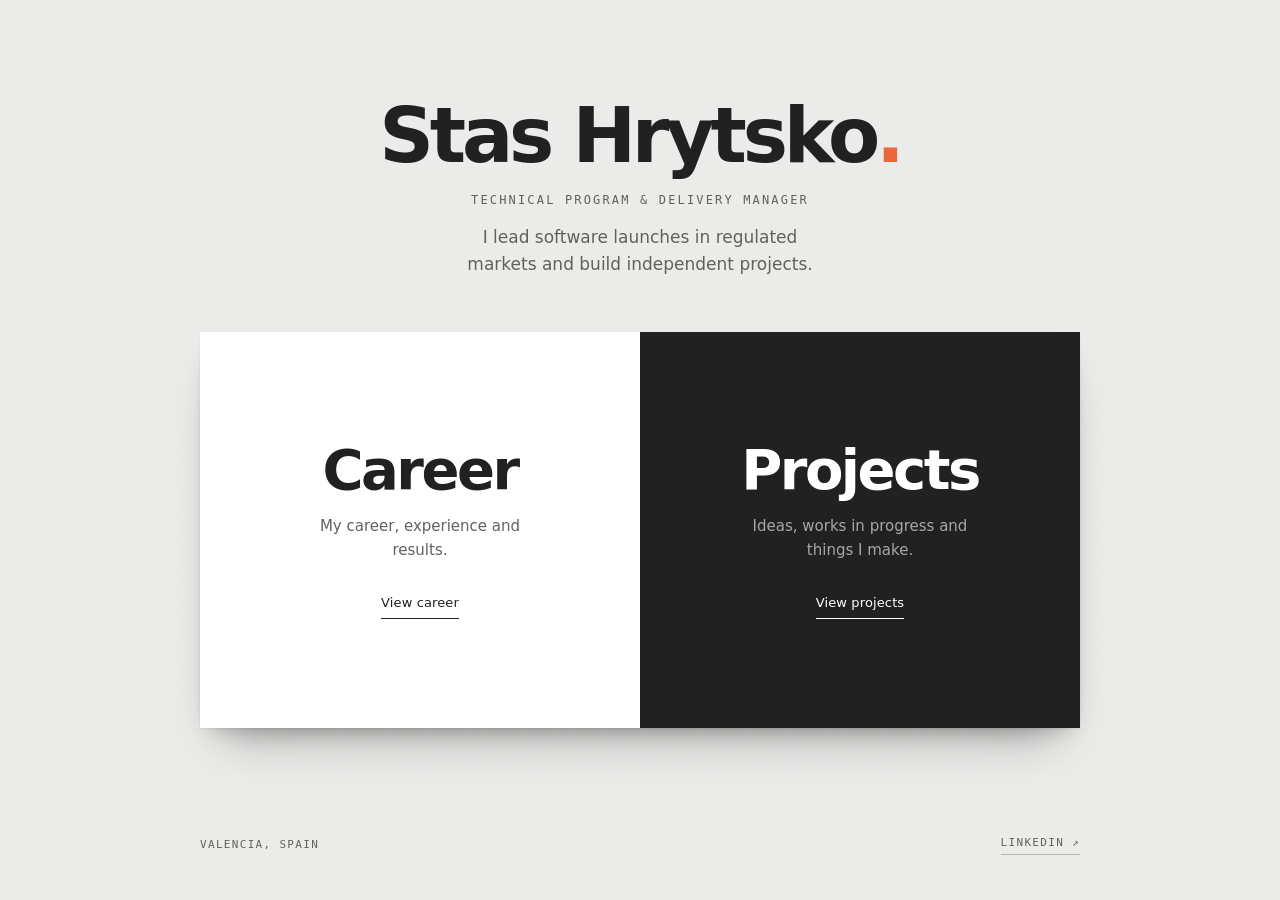
==== commit f834f2b2: "Refine career content and visual hierarchy" ====
--- a/index.html
+++ b/index.html
@@ -3,7 +3,6 @@
 <head>
 <meta charset="utf-8">
 <meta name="viewport" content="width=device-width, initial-scale=1">
-<meta name="robots" content="noindex,nofollow">
 <title>Stas Hrytsko — Program &amp; Delivery Leader</title>
 <meta name="description" content="Stas Hrytsko. Program and delivery leader in Valencia. Explore my professional experience and independent projects.">
 <link rel="icon" type="image/svg+xml" href="./favicon.svg">
@@ -16,8 +15,8 @@
 <div class="composition">
 <header class="masthead">
 <h1>Stas Hrytsko<span>.</span></h1>
-<p class="masthead-role">Program &amp; delivery manager</p>
-<p class="masthead-bio">I lead complex software launches and build independent projects.</p>
+<p class="masthead-role">Technical Program &amp; Delivery Manager</p>
+<p class="masthead-bio">I lead software launches in regulated markets and build independent projects.</p>
 </header>
 <nav class="card" aria-label="Explore my career and projects">
 <a class="panel panel--light" href="./experience/" id="work">
--- a/styles.css
+++ b/styles.css
@@ -10,7 +10,7 @@
 .preview span{color:var(--ink)}
 header{position:sticky;top:0;z-index:10;background:var(--paper);border-bottom:1px solid var(--line)}
 .nav{min-height:90px;display:flex;align-items:center;justify-content:space-between;gap:25px}
-.wordmark{font-size:30px;font-weight:800;letter-spacing:-1.8px}
+.wordmark{--wordmark-size:30px;display:inline-block;font-size:var(--wordmark-size);font-weight:700;letter-spacing:-1px}
 .wordmark span{color:var(--accent)}
 nav{display:flex;gap:36px;font-size:14px}
 nav a{padding:12px 0}
@@ -79,7 +79,7 @@
 @media(max-width:760px){html{scroll-padding-top:90px}
 .wrap{padding:0 22px}
 .nav{min-height:74px;gap:18px}
-.wordmark{font-size:27px}
+.wordmark{--wordmark-size:27px}
 nav{gap:18px;font-size:14px}
 .preview{font-size:11px;padding:6px 10px}
 .actions{gap:20px;margin-top:22px}
@@ -104,7 +104,7 @@
 }
 @media(max-width:365px){.wrap{padding:0 17px}
 .nav{gap:13px}
-.wordmark{font-size:25px}
+.wordmark{--wordmark-size:25px}
 nav{gap:12px;font-size:13px}
 }
 @media(prefers-reduced-motion:reduce){html{scroll-behavior:auto}
@@ -152,9 +152,10 @@
 .chapter-head h3{font-size:18px;font-weight:700;letter-spacing:-.03em;margin:0}
 .chapter-years{margin-left:auto;font:11px/1 var(--mono);letter-spacing:.12em;text-transform:uppercase;color:var(--muted)}
 .jobs{display:flex;flex-direction:column;gap:14px}
-.job{background:#fff;border:0;padding:0;overflow:hidden;box-shadow:0 1px 2px rgba(33,33,33,.05),0 8px 16px -10px rgba(33,33,33,.18);transition:box-shadow .25s ease,transform .25s ease}
-.job[open]{box-shadow:0 1px 2px rgba(33,33,33,.06),0 14px 28px -14px rgba(33,33,33,.3)}
-.job--current{background:var(--ink);color:#fff}
+.job{background:transparent;border:0;border-top:1px solid var(--line);padding:0;overflow:hidden;box-shadow:none;transition:background .2s ease}
+.job:last-child{border-bottom:1px solid var(--line)}
+.job[open]{background:#fff;box-shadow:none}
+.job--current{background:#fff;color:var(--ink);border-left:3px solid var(--accent);box-shadow:none}
 .job-summary{display:grid;grid-template-columns:210px minmax(0,1fr) 40px;gap:0 30px;align-items:start;padding:clamp(22px,2.6vw,30px);list-style:none;cursor:default}
 details.job>.job-summary{cursor:pointer}
 .job-summary::-webkit-details-marker,.job-summary::marker{display:none;content:""}
@@ -162,18 +163,18 @@
 .job-aside{display:flex;flex-direction:column;gap:9px;padding-top:5px}
 .job-dates,.job-place{font:11px/1.55 var(--mono);letter-spacing:.05em;text-transform:uppercase;color:var(--muted)}
 .job-dates{color:var(--ink)}
-.job--current .job-dates{color:#fff}
-.job--current .job-place,.job--current .job-role{color:#a7a7a4}
+.job--current .job-dates{color:var(--ink)}
+.job--current .job-place,.job--current .job-role{color:var(--muted)}
 .job-company{display:flex;align-items:center;flex-wrap:wrap;gap:12px;font-size:clamp(23px,2.1vw,28px);font-weight:700;line-height:1.15;letter-spacing:-.035em}
 .job-now{font:10px/1 var(--mono);letter-spacing:.12em;text-transform:uppercase;color:var(--accent);border:1px solid var(--accent);padding:6px 9px}
 .job-role{display:block;margin-top:9px;font-size:15px;line-height:1.5;color:var(--muted)}
 .job-domains{display:flex;flex-wrap:wrap;align-items:center;gap:7px 0;margin-top:18px;font:11px/1.4 var(--mono);letter-spacing:.09em;text-transform:uppercase;color:var(--muted)}
 .job-domains span:not(:last-child)::after{content:"|";margin:0 10px;color:var(--line)}
-.job--current .job-domains{color:#a7a7a4}
-.job--current .job-domains span:not(:last-child)::after{color:#55565a}
+.job--current .job-domains{color:var(--muted)}
+.job--current .job-domains span:not(:last-child)::after{color:var(--line)}
 .job-toggle{justify-self:end;width:36px;height:36px;display:grid;place-items:center;border:1px solid var(--line);font-size:19px;line-height:1;color:var(--accent);transition:background .2s,border-color .2s}
 .job-toggle-icon{display:inline-block;transition:transform .25s ease}
-.job--current .job-toggle{border-color:#44454a}
+.job--current .job-toggle{border-color:var(--line)}
 details.job[open] .job-toggle-icon{transform:rotate(45deg)}
 .job--flat{background:transparent;box-shadow:none;border-radius:0;border-top:1px solid var(--line)}
 .job--flat .job-summary{padding:22px clamp(22px,2.6vw,30px);grid-template-columns:210px minmax(0,1fr)}
@@ -185,19 +186,19 @@
 .job-meta>div+div{margin-top:18px}
 .job-meta dt{font:11px/1.4 var(--mono);letter-spacing:.1em;text-transform:uppercase;color:var(--muted)}
 .job-meta dd{margin:6px 0 0;font-size:15px}
-.job--current .job-meta dt{color:#8d8e8b}
+.job--current .job-meta dt{color:var(--muted)}
 .job-blocks{grid-column:2}
 .job-block{padding-top:22px;border-top:1px solid var(--line)}
 .job-block+.job-block{margin-top:26px}
-.job--current .job-block{border-color:#3a3b3f}
+.job--current .job-block{border-color:var(--line)}
 .job-block h4{margin:0 0 12px;font:11px/1 var(--mono);letter-spacing:.14em;text-transform:uppercase;color:var(--muted);font-weight:400}
 .job-block p{margin:0 0 12px;max-width:640px}
 .job-block p:last-child{margin-bottom:0}
-.job--current .job-block .small{color:#a7a7a4}
+.job--current .job-block .small{color:var(--muted)}
 .job .role-history{margin:0}
 .job .role-history li::before{top:7px}
-.job--current .role-history{border-color:#44454a}
-@media(hover:hover){details.job:hover{transform:translateY(-2px);box-shadow:0 1px 2px rgba(33,33,33,.06),0 16px 30px -14px rgba(33,33,33,.3)}
+.job--current .role-history{border-color:#b9b9b2}
+@media(hover:hover){details.job:hover{background:#f7f7f4}
 details.job:hover .job-toggle{background:var(--accent);border-color:var(--accent);color:#fff}
 }
 @media(max-width:860px){.job-summary,.job--flat .job-summary{grid-template-columns:minmax(0,1fr) 36px;gap:0 16px}
@@ -316,9 +317,10 @@
 .work-page .work-hero h1{font-size:clamp(40px,4.6vw,64px);margin:0 0 24px;overflow-wrap:break-word}
 .work-page .work-title{margin:0 0 14px}
 .work-page .work-hero .lede{font-size:18px;line-height:1.65}
-.work-page .work-scope{grid-template-columns:repeat(2,minmax(0,1fr));gap:0;padding:26px 0;margin-bottom:56px;border-block:1px solid var(--line)}
+.work-page .work-scope{grid-template-columns:repeat(3,minmax(0,1fr));gap:0;padding:26px 0;margin-bottom:56px;border-block:1px solid var(--line)}
 .work-page .stat-card{background:none;box-shadow:none;padding:0 28px}
-.work-page .stat-card:first-child{padding-left:0;border-right:1px solid var(--line)}
+.work-page .stat-card:first-child{padding-left:0}
+.work-page .stat-card:not(:last-child){border-right:1px solid var(--line)}
 .work-page .stat-card strong{font-size:clamp(28px,3.5vw,44px)}
 .work-page .stat-card span{max-width:340px}
 .work-highlights-grid{display:grid;grid-template-columns:repeat(2,minmax(0,1fr));gap:40px}
@@ -327,8 +329,10 @@
 .work-page .work-testimonial .quote-card{padding:26px 30px;background:none;border-left:3px solid var(--accent);box-shadow:none;transform:none}
 .work-page .flat-card,.work-page #recommendations .quote-card{background:none;box-shadow:none;border-top:1px solid var(--line);padding:22px 0;transform:none;transition:none}
 .work-page .card-grid{column-gap:36px}
-.work-page .job--current .job-block h4{color:#bdbdb8}
+.work-page .job--current .job-block h4{color:var(--muted)}
 .work-page .job-summary:focus-visible{outline-offset:-6px}
+.chapter--procurement{margin-top:56px;padding-top:56px;border-top:1px solid var(--ink)}
+.recommendation-single{max-width:760px}
 .earlier-career{padding:24px 0}
 .earlier-career>summary{align-items:flex-start}
 .earlier-career>summary strong{font-size:22px}
@@ -351,8 +355,9 @@
 .work-page .work-hero-content{grid-row:1}
 .work-page .work-hero h1{font-size:clamp(36px,9vw,48px)}
 .work-page .work-portrait{max-width:300px;justify-self:center}
-.work-page .work-scope{grid-template-columns:repeat(2,minmax(0,1fr));margin-bottom:40px}
-.work-page .stat-card{padding:0 16px}
+.work-page .work-scope{grid-template-columns:1fr;margin-bottom:40px;padding-block:10px}
+.work-page .stat-card{padding:16px 0;border-right:0!important}
+.work-page .stat-card+.stat-card{border-top:1px solid var(--line)}
 .work-page .stat-card strong{font-size:28px}
 .work-page .stat-card span{font-size:13px}
 }
@@ -407,3 +412,8 @@
 .home .panel-title{font-size:28px}
 .project-collection--filtered .tile-foot{flex-wrap:wrap}
 }
+
+/* Quiet placeholder: outlined and intentionally secondary until a project is ready. */
+.project-placeholder{grid-column:1/-1;min-height:250px!important;aspect-ratio:auto;background:transparent;color:var(--ink);border:1px solid var(--line);box-shadow:none}
+.project-placeholder .tile-top,.project-placeholder p{color:var(--muted)}
+@media(hover:hover){.project-placeholder:hover{background:transparent;color:var(--ink);transform:none;box-shadow:none}.project-placeholder:hover .tile-top,.project-placeholder:hover p{color:var(--muted)}}
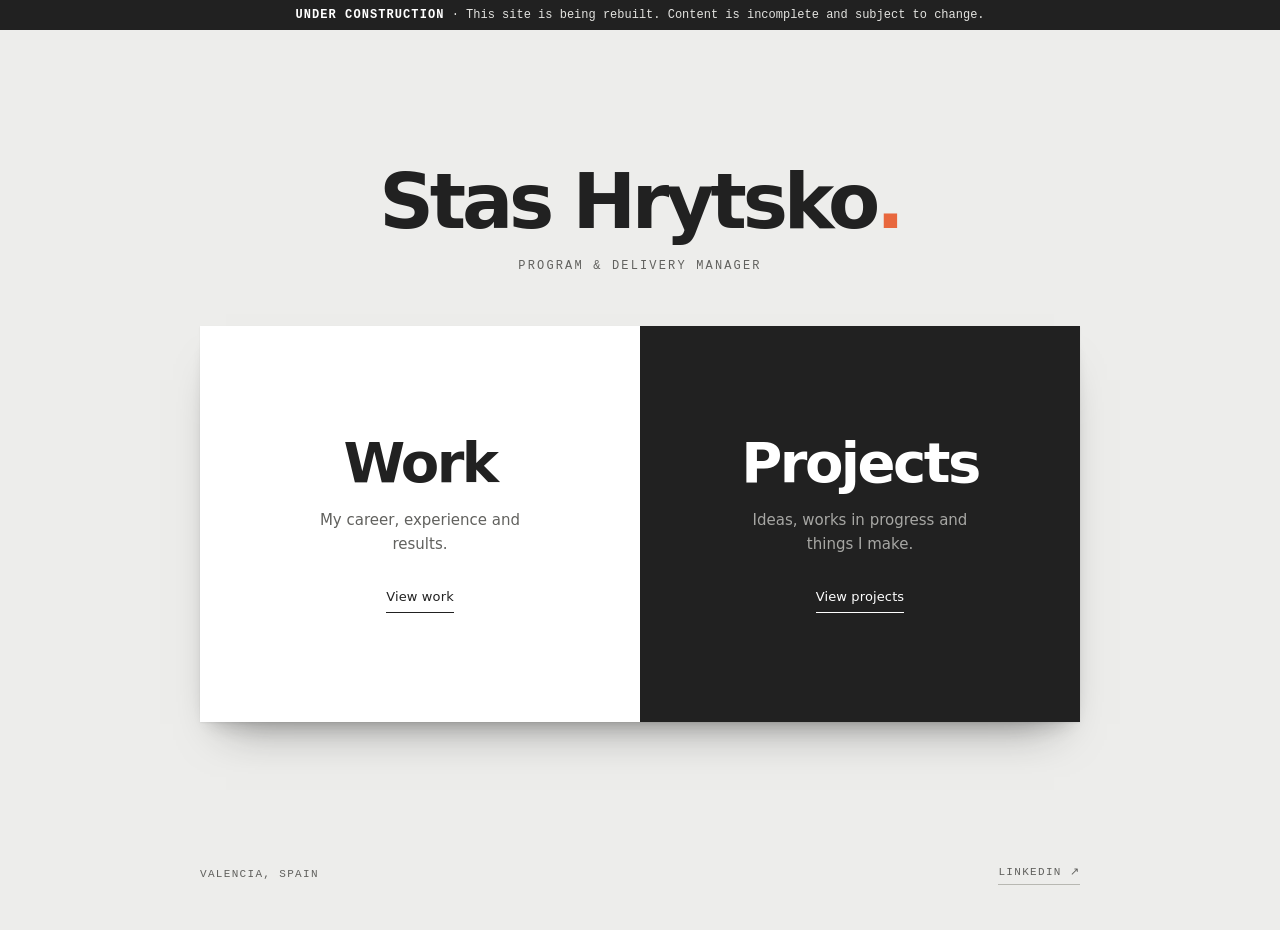
==== commit d5a81c64: "Mark the whole site as under construction Replace the project-only "CONTENT PREVIEW" strip with one " ====
--- a/index.html
+++ b/index.html
@@ -3,6 +3,7 @@
 <head>
 <meta charset="utf-8">
 <meta name="viewport" content="width=device-width, initial-scale=1">
+<meta name="robots" content="noindex,nofollow">
 <title>Stas Hrytsko — Program &amp; Delivery Leader</title>
 <meta name="description" content="Stas Hrytsko. Program and delivery leader in Valencia. Explore my professional experience and independent projects.">
 <link rel="icon" type="image/svg+xml" href="./favicon.svg">
@@ -11,18 +12,18 @@
 </head>
 <body class="home">
 <a class="skip" href="#main">Skip to content</a>
+<div class="preview preview--construction" role="status"><span>UNDER CONSTRUCTION</span> · This site is being rebuilt. Content is incomplete and subject to change.</div>
 <main class="stage" id="main">
 <div class="composition">
 <header class="masthead">
 <h1>Stas Hrytsko<span>.</span></h1>
-<p class="masthead-role">Technical Program &amp; Delivery Manager</p>
-<p class="masthead-bio">I lead software launches in regulated markets and build independent projects.</p>
+<p class="masthead-role">Program &amp; delivery manager</p>
 </header>
-<nav class="card" aria-label="Explore my career and projects">
+<nav class="card" aria-label="Explore my work and projects">
 <a class="panel panel--light" href="./experience/" id="work">
-<span class="panel-title">Career</span>
+<span class="panel-title">Work</span>
 <span class="panel-description">My career, experience and results.</span>
-<span class="panel-cta">View career</span>
+<span class="panel-cta">View work</span>
 </a>
 <a class="panel panel--dark" href="./projects/" id="projects">
 <span class="panel-title">Projects</span>
--- a/styles.css
+++ b/styles.css
@@ -8,9 +8,11 @@
 .wrap{width:100%;max-width:1400px;padding:0 56px;margin:auto}
 .preview{background:#deded9;text-align:center;padding:6px 20px;font:12px/1.5 var(--mono);color:#4c4c49}
 .preview span{color:var(--ink)}
+.preview--construction{background:var(--ink);color:#e3e3e0}
+.preview--construction span{color:#fff;font-weight:700;letter-spacing:.09em}
 header{position:sticky;top:0;z-index:10;background:var(--paper);border-bottom:1px solid var(--line)}
 .nav{min-height:90px;display:flex;align-items:center;justify-content:space-between;gap:25px}
-.wordmark{--wordmark-size:30px;display:inline-block;font-size:var(--wordmark-size);font-weight:700;letter-spacing:-1px}
+.wordmark{font-size:30px;font-weight:800;letter-spacing:-1.8px}
 .wordmark span{color:var(--accent)}
 nav{display:flex;gap:36px;font-size:14px}
 nav a{padding:12px 0}
@@ -79,7 +81,7 @@
 @media(max-width:760px){html{scroll-padding-top:90px}
 .wrap{padding:0 22px}
 .nav{min-height:74px;gap:18px}
-.wordmark{--wordmark-size:27px}
+.wordmark{font-size:27px}
 nav{gap:18px;font-size:14px}
 .preview{font-size:11px;padding:6px 10px}
 .actions{gap:20px;margin-top:22px}
@@ -104,7 +106,7 @@
 }
 @media(max-width:365px){.wrap{padding:0 17px}
 .nav{gap:13px}
-.wordmark{--wordmark-size:25px}
+.wordmark{font-size:25px}
 nav{gap:12px;font-size:13px}
 }
 @media(prefers-reduced-motion:reduce){html{scroll-behavior:auto}
@@ -152,10 +154,9 @@
 .chapter-head h3{font-size:18px;font-weight:700;letter-spacing:-.03em;margin:0}
 .chapter-years{margin-left:auto;font:11px/1 var(--mono);letter-spacing:.12em;text-transform:uppercase;color:var(--muted)}
 .jobs{display:flex;flex-direction:column;gap:14px}
-.job{background:transparent;border:0;border-top:1px solid var(--line);padding:0;overflow:hidden;box-shadow:none;transition:background .2s ease}
-.job:last-child{border-bottom:1px solid var(--line)}
-.job[open]{background:#fff;box-shadow:none}
-.job--current{background:#fff;color:var(--ink);border-left:3px solid var(--accent);box-shadow:none}
+.job{background:#fff;border:0;padding:0;overflow:hidden;box-shadow:0 1px 2px rgba(33,33,33,.05),0 8px 16px -10px rgba(33,33,33,.18);transition:box-shadow .25s ease,transform .25s ease}
+.job[open]{box-shadow:0 1px 2px rgba(33,33,33,.06),0 14px 28px -14px rgba(33,33,33,.3)}
+.job--current{background:var(--ink);color:#fff}
 .job-summary{display:grid;grid-template-columns:210px minmax(0,1fr) 40px;gap:0 30px;align-items:start;padding:clamp(22px,2.6vw,30px);list-style:none;cursor:default}
 details.job>.job-summary{cursor:pointer}
 .job-summary::-webkit-details-marker,.job-summary::marker{display:none;content:""}
@@ -163,18 +164,18 @@
 .job-aside{display:flex;flex-direction:column;gap:9px;padding-top:5px}
 .job-dates,.job-place{font:11px/1.55 var(--mono);letter-spacing:.05em;text-transform:uppercase;color:var(--muted)}
 .job-dates{color:var(--ink)}
-.job--current .job-dates{color:var(--ink)}
-.job--current .job-place,.job--current .job-role{color:var(--muted)}
+.job--current .job-dates{color:#fff}
+.job--current .job-place,.job--current .job-role{color:#a7a7a4}
 .job-company{display:flex;align-items:center;flex-wrap:wrap;gap:12px;font-size:clamp(23px,2.1vw,28px);font-weight:700;line-height:1.15;letter-spacing:-.035em}
 .job-now{font:10px/1 var(--mono);letter-spacing:.12em;text-transform:uppercase;color:var(--accent);border:1px solid var(--accent);padding:6px 9px}
 .job-role{display:block;margin-top:9px;font-size:15px;line-height:1.5;color:var(--muted)}
 .job-domains{display:flex;flex-wrap:wrap;align-items:center;gap:7px 0;margin-top:18px;font:11px/1.4 var(--mono);letter-spacing:.09em;text-transform:uppercase;color:var(--muted)}
 .job-domains span:not(:last-child)::after{content:"|";margin:0 10px;color:var(--line)}
-.job--current .job-domains{color:var(--muted)}
-.job--current .job-domains span:not(:last-child)::after{color:var(--line)}
+.job--current .job-domains{color:#a7a7a4}
+.job--current .job-domains span:not(:last-child)::after{color:#55565a}
 .job-toggle{justify-self:end;width:36px;height:36px;display:grid;place-items:center;border:1px solid var(--line);font-size:19px;line-height:1;color:var(--accent);transition:background .2s,border-color .2s}
 .job-toggle-icon{display:inline-block;transition:transform .25s ease}
-.job--current .job-toggle{border-color:var(--line)}
+.job--current .job-toggle{border-color:#44454a}
 details.job[open] .job-toggle-icon{transform:rotate(45deg)}
 .job--flat{background:transparent;box-shadow:none;border-radius:0;border-top:1px solid var(--line)}
 .job--flat .job-summary{padding:22px clamp(22px,2.6vw,30px);grid-template-columns:210px minmax(0,1fr)}
@@ -186,19 +187,19 @@
 .job-meta>div+div{margin-top:18px}
 .job-meta dt{font:11px/1.4 var(--mono);letter-spacing:.1em;text-transform:uppercase;color:var(--muted)}
 .job-meta dd{margin:6px 0 0;font-size:15px}
-.job--current .job-meta dt{color:var(--muted)}
+.job--current .job-meta dt{color:#8d8e8b}
 .job-blocks{grid-column:2}
 .job-block{padding-top:22px;border-top:1px solid var(--line)}
 .job-block+.job-block{margin-top:26px}
-.job--current .job-block{border-color:var(--line)}
+.job--current .job-block{border-color:#3a3b3f}
 .job-block h4{margin:0 0 12px;font:11px/1 var(--mono);letter-spacing:.14em;text-transform:uppercase;color:var(--muted);font-weight:400}
 .job-block p{margin:0 0 12px;max-width:640px}
 .job-block p:last-child{margin-bottom:0}
-.job--current .job-block .small{color:var(--muted)}
+.job--current .job-block .small{color:#a7a7a4}
 .job .role-history{margin:0}
 .job .role-history li::before{top:7px}
-.job--current .role-history{border-color:#b9b9b2}
-@media(hover:hover){details.job:hover{background:#f7f7f4}
+.job--current .role-history{border-color:#44454a}
+@media(hover:hover){details.job:hover{transform:translateY(-2px);box-shadow:0 1px 2px rgba(33,33,33,.06),0 16px 30px -14px rgba(33,33,33,.3)}
 details.job:hover .job-toggle{background:var(--accent);border-color:var(--accent);color:#fff}
 }
 @media(max-width:860px){.job-summary,.job--flat .job-summary{grid-template-columns:minmax(0,1fr) 36px;gap:0 16px}
@@ -254,19 +255,14 @@
 
 /* Home: name on the background, one white-and-black card floating above it. */
 .home{background:var(--paper)}
-/* Static paper grain behind the homepage content only. */
-.home .stage{position:relative;isolation:isolate}
-.home .stage::before{content:"";position:absolute;inset:0;z-index:-1;pointer-events:none;opacity:.07;background-image:url("data:image/svg+xml,%3Csvg%20xmlns%3D%22http%3A%2F%2Fwww.w3.org%2F2000%2Fsvg%22%20width%3D%22180%22%20height%3D%22180%22%20viewBox%3D%220%200%20180%20180%22%3E%3Cfilter%20id%3D%22grain%22%20x%3D%220%22%20y%3D%220%22%20width%3D%22100%25%22%20height%3D%22100%25%22%3E%3CfeTurbulence%20type%3D%22fractalNoise%22%20baseFrequency%3D%22.85%22%20numOctaves%3D%223%22%20stitchTiles%3D%22stitch%22%2F%3E%3CfeColorMatrix%20type%3D%22saturate%22%20values%3D%220%22%2F%3E%3C%2Ffilter%3E%3Crect%20width%3D%22100%25%22%20height%3D%22100%25%22%20filter%3D%22url(%23grain)%22%2F%3E%3C%2Fsvg%3E");background-size:180px 180px}
-.masthead-bio{max-width:440px;margin:18px auto 0;font-size:clamp(14px,1.5vw,17px);line-height:1.6;color:var(--muted);text-wrap:balance;animation:rise .7s .13s cubic-bezier(.2,.7,.2,1) both}
 .stage{min-height:100vh;min-height:100svh;display:flex;flex-direction:column;align-items:center;padding:clamp(28px,5vh,56px) clamp(18px,4vw,48px)}
 .composition{flex:1;display:flex;flex-direction:column;align-items:center;justify-content:center;width:100%;padding-bottom:clamp(28px,6vh,64px)}
 .masthead{position:static;background:none;border-bottom:0;text-align:center;max-width:600px}
 .masthead h1{font-size:clamp(42px,6.6vw,76px);font-weight:700;line-height:1;letter-spacing:-.055em;margin:0;animation:rise .7s cubic-bezier(.2,.7,.2,1) both}
 .masthead h1 span,.project-index-hero .period{color:var(--accent)}
 .masthead-role{margin:20px 0 0;font:12px/1 var(--mono);text-transform:uppercase;letter-spacing:.18em;color:var(--muted);animation:rise .7s .09s cubic-bezier(.2,.7,.2,1) both}
-.card{display:grid;gap:0;grid-template-columns:repeat(2,minmax(0,1fr));grid-template-rows:1fr auto auto auto 1fr;width:min(880px,100%);min-height:clamp(300px,44vh,440px);margin-top:clamp(40px,6vh,68px);overflow:hidden;background:var(--ink);box-shadow:0 1px 2px rgba(33,33,33,.07),0 10px 18px -10px rgba(33,33,33,.22),0 28px 44px -26px rgba(33,33,33,.5);animation:rise .8s .18s cubic-bezier(.2,.7,.2,1) both}
-.panel{min-width:0;display:grid;grid-row:1/-1;grid-template-rows:subgrid;justify-items:center;text-align:center;padding:clamp(28px,3.4vw,44px);transition:background .25s ease}
-.home .panel:focus-visible{outline-offset:-6px}
+.card{display:grid;gap:0;grid-template-columns:1fr 1fr;grid-template-rows:1fr auto auto auto 1fr;width:min(880px,100%);min-height:clamp(300px,44vh,440px);margin-top:clamp(40px,6vh,68px);overflow:hidden;background:var(--ink);box-shadow:0 1px 2px rgba(33,33,33,.07),0 10px 18px -10px rgba(33,33,33,.22),0 28px 44px -26px rgba(33,33,33,.5);animation:rise .8s .18s cubic-bezier(.2,.7,.2,1) both;transition:grid-template-columns .45s cubic-bezier(.2,.7,.2,1)}
+.panel{display:grid;grid-row:1/-1;grid-template-rows:subgrid;justify-items:center;text-align:center;padding:clamp(28px,3.4vw,44px);transition:background .25s ease}
 .panel--light,.panel--light:hover{color:var(--ink)}
 .panel--dark,.panel--dark:hover{color:#fff}
 .panel--light{background:#fff}
@@ -275,10 +271,10 @@
 .panel-description{grid-row:3;margin-top:16px;font-size:15px;line-height:1.6;max-width:250px;color:var(--muted)}
 .panel--dark .panel-description{color:#a7a7a4}
 .panel-cta{grid-row:4;margin-top:30px;font-size:13px;letter-spacing:.01em;padding-bottom:5px;border-bottom:1px solid currentColor;transition:color .2s,border-color .2s}
-
-
-@media(hover:hover){
-
+.card:has(.panel--light:focus-visible){grid-template-columns:1.09fr .91fr}
+.card:has(.panel--dark:focus-visible){grid-template-columns:.91fr 1.09fr}
+@media(hover:hover){.card:has(.panel--light:hover){grid-template-columns:1.09fr .91fr}
+.card:has(.panel--dark:hover){grid-template-columns:.91fr 1.09fr}
 .panel--light:hover{background:#f6f6f4}
 .panel--dark:hover{background:#2e2e2e}
 .panel:hover .panel-cta{color:var(--accent);border-color:var(--accent)}
@@ -309,111 +305,3 @@
 @media(max-width:760px){.project-collection{grid-template-columns:1fr;gap:14px;padding-bottom:46px}.project-index-hero .lede{font-size:18px}.tile{padding:24px 22px}.tile h2{font-size:28px}.tile p{font-size:14px;max-width:none}.tile-foot{margin-top:20px;padding-top:15px;font-size:12px}}
 @media(max-width:600px){.intro-shell{padding:80px 26px 36px}.intro-bio{font-size:18px}.intro-links{margin-top:34px}.intro-links>a{padding:22px 0;gap:16px}.intro-link-title{font-size:24px}.intro-link-description{font-size:14px}.intro-footer{margin-top:30px}}
 @media(max-width:365px){.intro-shell{padding:58px 22px 30px}.intro-shell h1{font-size:40px}.intro-bio{font-size:17px}}
-
-/* Work: editorial hierarchy; secondary information uses simple rows. */
-.work-page .work-hero-grid{grid-template-columns:minmax(0,.9fr) minmax(0,1.1fr);align-items:center;gap:clamp(28px,4vw,56px)}
-.work-page .work-portrait{width:100%;max-width:480px;aspect-ratio:4/5;background:var(--paper)}
-.work-page .work-portrait img{display:block;width:100%;height:100%;object-fit:contain;object-position:center}
-.work-page .work-hero h1{font-size:clamp(40px,4.6vw,64px);margin:0 0 24px;overflow-wrap:break-word}
-.work-page .work-title{margin:0 0 14px}
-.work-page .work-hero .lede{font-size:18px;line-height:1.65}
-.work-page .work-scope{grid-template-columns:repeat(3,minmax(0,1fr));gap:0;padding:26px 0;margin-bottom:56px;border-block:1px solid var(--line)}
-.work-page .stat-card{background:none;box-shadow:none;padding:0 28px}
-.work-page .stat-card:first-child{padding-left:0}
-.work-page .stat-card:not(:last-child){border-right:1px solid var(--line)}
-.work-page .stat-card strong{font-size:clamp(28px,3.5vw,44px)}
-.work-page .stat-card span{max-width:340px}
-.work-highlights-grid{display:grid;grid-template-columns:repeat(2,minmax(0,1fr));gap:40px}
-.work-highlights-grid article{padding-top:22px;border-top:1px solid var(--line)}
-.work-highlights-grid p{font-size:16px;color:var(--muted)}
-.work-page .work-testimonial .quote-card{padding:26px 30px;background:none;border-left:3px solid var(--accent);box-shadow:none;transform:none}
-.work-page .flat-card,.work-page #recommendations .quote-card{background:none;box-shadow:none;border-top:1px solid var(--line);padding:22px 0;transform:none;transition:none}
-.work-page .card-grid{column-gap:36px}
-.work-page .job--current .job-block h4{color:var(--muted)}
-.work-page .job-summary:focus-visible{outline-offset:-6px}
-.chapter--procurement{margin-top:56px;padding-top:56px;border-top:1px solid var(--ink)}
-.recommendation-single{max-width:760px}
-.earlier-career{padding:24px 0}
-.earlier-career>summary{align-items:flex-start}
-.earlier-career>summary strong{font-size:22px}
-.earlier-career>summary::-webkit-details-marker{display:none}
-.earlier-career-description,.earlier-career-companies{display:block;font-size:14px;color:var(--muted);margin-top:8px;line-height:1.6}
-.earlier-career .jobs{margin-top:26px}
-.earlier-career .job{background:none;box-shadow:none;border-top:1px solid var(--line);transform:none}
-.earlier-career .job-summary{padding-inline:0}
-.earlier-career .job-body{padding-inline:0}
-@media(max-width:760px){
-.work-page .work-hero-grid{grid-template-columns:minmax(0,.8fr) minmax(0,1.2fr);gap:24px}
-.work-page .work-hero h1{font-size:clamp(28px,5vw,40px)}
-.work-page .work-title{font-size:16px}
-.work-page .work-hero .lede{font-size:16px}
-.work-highlights-grid{grid-template-columns:1fr;gap:20px}
-.work-page .work-testimonial .quote-card{padding:18px 22px}
-}
-@media(max-width:540px){
-.work-page .work-hero-grid{grid-template-columns:1fr}
-.work-page .work-hero-content{grid-row:1}
-.work-page .work-hero h1{font-size:clamp(36px,9vw,48px)}
-.work-page .work-portrait{max-width:300px;justify-self:center}
-.work-page .work-scope{grid-template-columns:1fr;margin-bottom:40px;padding-block:10px}
-.work-page .stat-card{padding:16px 0;border-right:0!important}
-.work-page .stat-card+.stat-card{border-top:1px solid var(--line)}
-.work-page .stat-card strong{font-size:28px}
-.work-page .stat-card span{font-size:13px}
-}
-
-
-/* Projects: category filters, explicit stages and the monthly focus. */
-.project-filter-bar{display:flex;justify-content:space-between;align-items:center;gap:18px;margin:0 0 24px}
-.project-filter-bar[hidden],.project-collection .tile[hidden],.project-empty[hidden]{display:none}
-.project-filters{display:flex;flex-wrap:wrap;gap:8px}
-.project-filter{appearance:none;border:1px solid var(--line);border-radius:0;background:transparent;color:var(--ink);font:14px/1.3 var(--sans);min-height:44px;padding:10px 18px;cursor:pointer}
-.project-filter[aria-pressed="true"]{background:var(--ink);color:#fff;border-color:var(--ink)}
-.project-filter:focus-visible{outline:3px solid var(--accent);outline-offset:3px}
-.project-filter-result{margin:0;color:var(--muted);font:12px/1.5 var(--mono);white-space:nowrap}
-.project-collection--filtered{width:100%;gap:20px}
-.project-collection--filtered .tile{aspect-ratio:auto;min-height:290px}
-.project-collection--filtered .tile-top{flex-wrap:wrap}
-.project-category{font:12px/1.5 var(--mono);letter-spacing:.06em;text-transform:uppercase}
-.project-collection--filtered .tile-body{margin-top:44px}
-.project-collection--filtered .tile-status,.project-page-labels .tile-status{font:12px/1.3 var(--mono);letter-spacing:0;text-transform:none}
-.project-collection--filtered .tile-foot{margin-top:auto;padding-top:20px}
-.project-collection--filtered .tile-body p{margin-bottom:30px}
-.project-collection--filtered .tile--featured{grid-column:1/-1;min-height:370px;background:var(--ink);color:#fff;border-top:4px solid var(--accent)}
-.tile--featured .tile-top,.tile--featured p{color:#c4c4bf}
-.tile--featured .tile-status{border-color:#72726e}
-.tile--featured .tile-foot{border-color:#62625d}
-.featured-project-layout{display:grid;grid-template-columns:minmax(0,1.5fr) minmax(0,1fr);align-items:center;gap:32px}
-.featured-kicker{display:block;margin-bottom:16px;font:12px/1.5 var(--mono);letter-spacing:.06em;color:var(--blue);text-transform:uppercase}
-.tile--featured .featured-kicker{color:#f58b64}
-.tile--featured h2{font-size:clamp(36px,5.5vw,68px)}
-.tile--featured p{max-width:460px}
-.featured-number{font-size:clamp(60px,10vw,130px);font-weight:700;line-height:1;letter-spacing:-.08em;text-align:right;color:#fff}
-.featured-number>span{color:var(--accent)}
-.project-page-labels{display:flex;align-items:center;flex-wrap:wrap;gap:12px 18px}
-.project-page-labels .featured-kicker{margin:0}
-.project-empty{padding:24px 0 48px;color:var(--muted)}
-@media(hover:hover){
-.project-filter:not([aria-pressed="true"]):hover{background:var(--soft)}
-.project-collection--filtered .tile--featured:hover{background:#292929}
-.tile--featured:hover p,.tile--featured:hover .tile-top{color:#d3d3cd}
-}
-@media(max-width:760px){
-.project-filter-bar{align-items:flex-start;flex-direction:column;gap:12px}
-.project-filter{padding:10px 14px}
-.project-collection--filtered .tile{min-height:250px}
-.project-collection--filtered .tile--featured{min-height:340px}
-.featured-project-layout{grid-template-columns:1fr;gap:0}
-.featured-number{display:none}
-.project-collection--filtered .tile-body{margin-top:30px}
-.tile--featured h2{font-size:44px}
-}
-@media(max-width:430px){
-.home .panel-title{font-size:28px}
-.project-collection--filtered .tile-foot{flex-wrap:wrap}
-}
-
-/* Quiet placeholder: outlined and intentionally secondary until a project is ready. */
-.project-placeholder{grid-column:1/-1;min-height:250px!important;aspect-ratio:auto;background:transparent;color:var(--ink);border:1px solid var(--line);box-shadow:none}
-.project-placeholder .tile-top,.project-placeholder p{color:var(--muted)}
-@media(hover:hover){.project-placeholder:hover{background:transparent;color:var(--ink);transform:none;box-shadow:none}.project-placeholder:hover .tile-top,.project-placeholder:hover p{color:var(--muted)}}
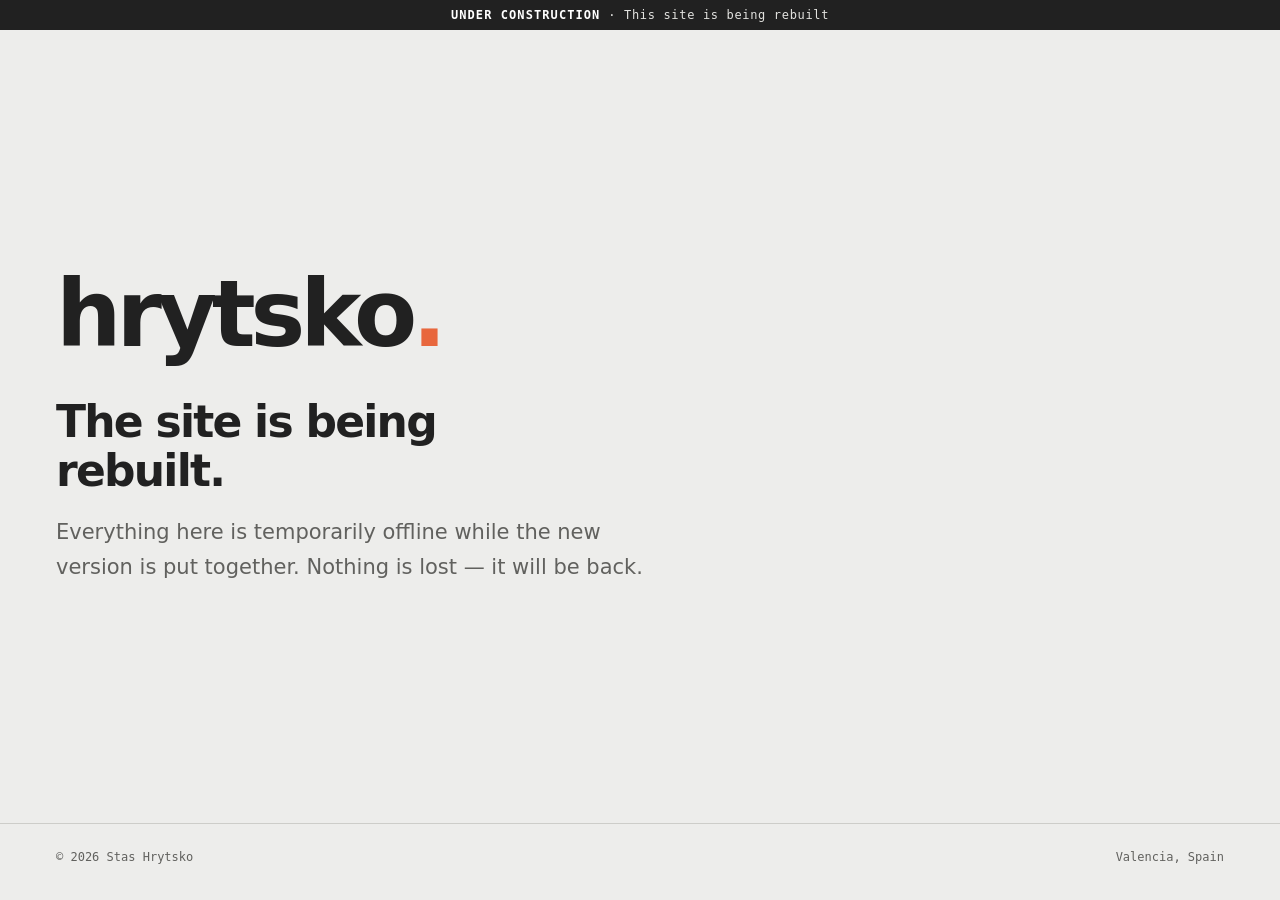
==== commit ee2b14e4: "Close the site behind a holding page Visitors now get one self-contained page at the root instead of" ====
--- a/index.html
+++ b/index.html
@@ -4,36 +4,59 @@
 <meta charset="utf-8">
 <meta name="viewport" content="width=device-width, initial-scale=1">
 <meta name="robots" content="noindex,nofollow">
-<title>Stas Hrytsko — Program &amp; Delivery Leader</title>
-<meta name="description" content="Stas Hrytsko. Program and delivery leader in Valencia. Explore my professional experience and independent projects.">
+<title>hrytsko — under construction</title>
+<meta name="description" content="This site is being rebuilt.">
 <link rel="icon" type="image/svg+xml" href="./favicon.svg">
-<link rel="stylesheet" href="./styles.css">
-<meta name="theme-color" content="#efefec">
+<meta name="theme-color" content="#ededeb">
+<style>
+:root{
+  --ink:#212121; --muted:#61615e; --accent:#e8673d; --line:#cdcdc9; --paper:#ededeb;
+  --sans:Inter,"Helvetica Neue","Segoe UI",system-ui,Arial,sans-serif;
+  --mono:ui-monospace,SFMono-Regular,"SF Mono","JetBrains Mono","Roboto Mono",Menlo,Consolas,monospace;
+}
+*{box-sizing:border-box}
+html,body{height:100%}
+body{
+  margin:0; background:var(--paper); color:var(--ink);
+  font:17px/1.65 var(--sans); -webkit-font-smoothing:antialiased;
+  display:flex; flex-direction:column; min-height:100svh;
+}
+.status{
+  background:var(--ink); color:#e3e3e0; text-align:center;
+  padding:6px 20px; font:12px/1.5 var(--mono); letter-spacing:.055em;
+}
+.status strong{color:#fff; font-weight:700; letter-spacing:.09em}
+main{
+  flex:1; display:flex; flex-direction:column; justify-content:center;
+  width:100%; max-width:1400px; margin:auto; padding:48px 56px;
+}
+.wordmark{color:var(--ink); font-size:clamp(44px,9vw,92px); font-weight:800; letter-spacing:-.055em; line-height:1; margin:0}
+.wordmark span{color:var(--accent)}
+h1{
+  font-size:clamp(26px,4vw,44px); font-weight:700; letter-spacing:-.04em;
+  line-height:1.12; margin:36px 0 0; max-width:17ch;
+}
+p{font-size:clamp(17px,2vw,21px); color:var(--muted); margin:20px 0 0; max-width:46ch}
+footer{
+  width:100%; max-width:1400px; margin:auto; padding:0 56px 34px;
+  display:flex; justify-content:space-between; gap:20px;
+  border-top:1px solid var(--line); padding-top:24px;
+  font:12px/1.5 var(--mono); color:var(--muted);
+}
+@media(max-width:760px){
+  main{padding:40px 22px}
+  footer{padding:24px 22px 28px}
+  .status{font-size:11px; padding:6px 10px}
+}
+</style>
 </head>
-<body class="home">
-<a class="skip" href="#main">Skip to content</a>
-<div class="preview preview--construction" role="status"><span>UNDER CONSTRUCTION</span> · This site is being rebuilt. Content is incomplete and subject to change.</div>
-<main class="stage" id="main">
-<div class="composition">
-<header class="masthead">
-<h1>Stas Hrytsko<span>.</span></h1>
-<p class="masthead-role">Program &amp; delivery manager</p>
-</header>
-<nav class="card" aria-label="Explore my work and projects">
-<a class="panel panel--light" href="./experience/" id="work">
-<span class="panel-title">Work</span>
-<span class="panel-description">My career, experience and results.</span>
-<span class="panel-cta">View work</span>
-</a>
-<a class="panel panel--dark" href="./projects/" id="projects">
-<span class="panel-title">Projects</span>
-<span class="panel-description">Ideas, works in progress and things I make.</span>
-<span class="panel-cta">View projects</span>
-</a>
-</nav>
-</div>
-<footer class="page-foot" id="contact"><span>Valencia, Spain</span><a href="https://www.linkedin.com/in/stas-hrytsko/" target="_blank" rel="noopener noreferrer">LinkedIn ↗</a></footer>
-<span id="experience" aria-hidden="true"></span>
+<body>
+<div class="status"><strong>UNDER CONSTRUCTION</strong> · This site is being rebuilt</div>
+<main>
+<p class="wordmark">hrytsko<span>.</span></p>
+<h1>The site is being rebuilt.</h1>
+<p>Everything here is temporarily offline while the new version is put together. Nothing is lost — it will be back.</p>
 </main>
+<footer><span>© 2026 Stas Hrytsko</span><span>Valencia, Spain</span></footer>
 </body>
 </html>
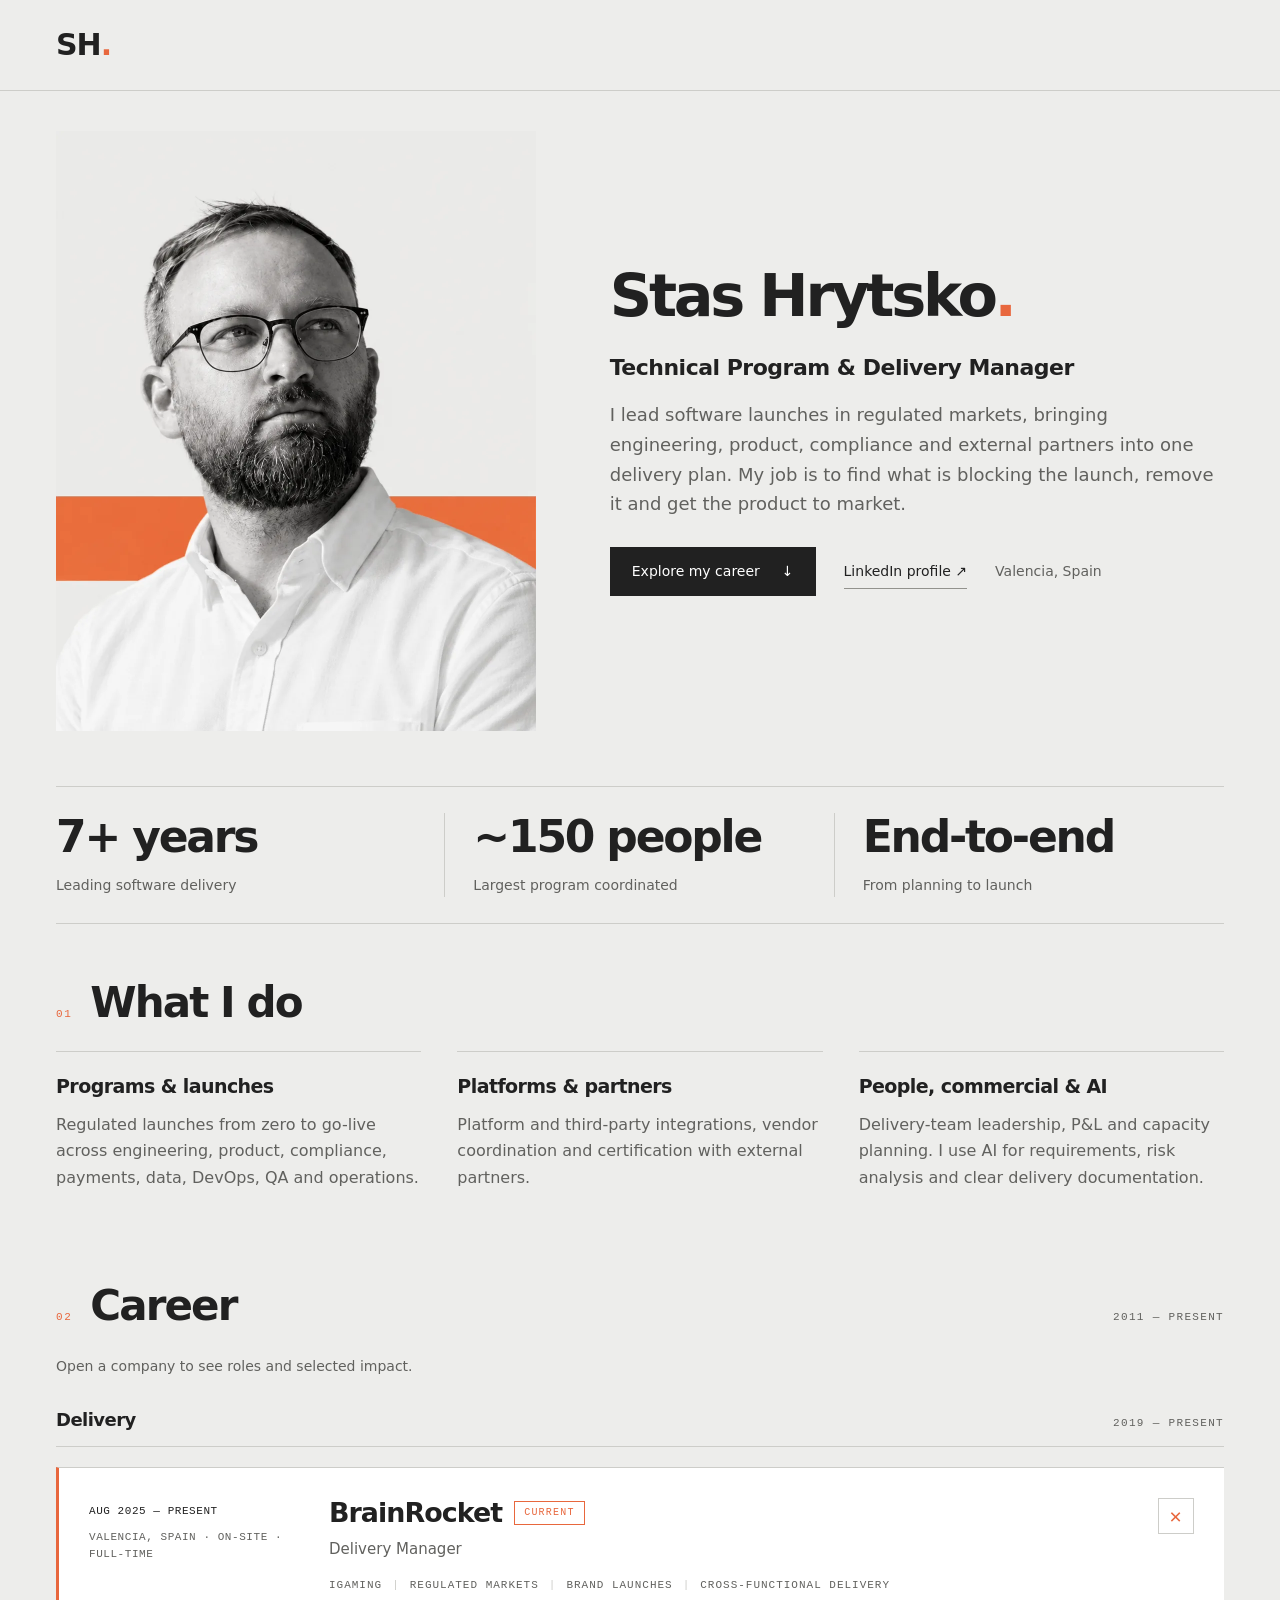
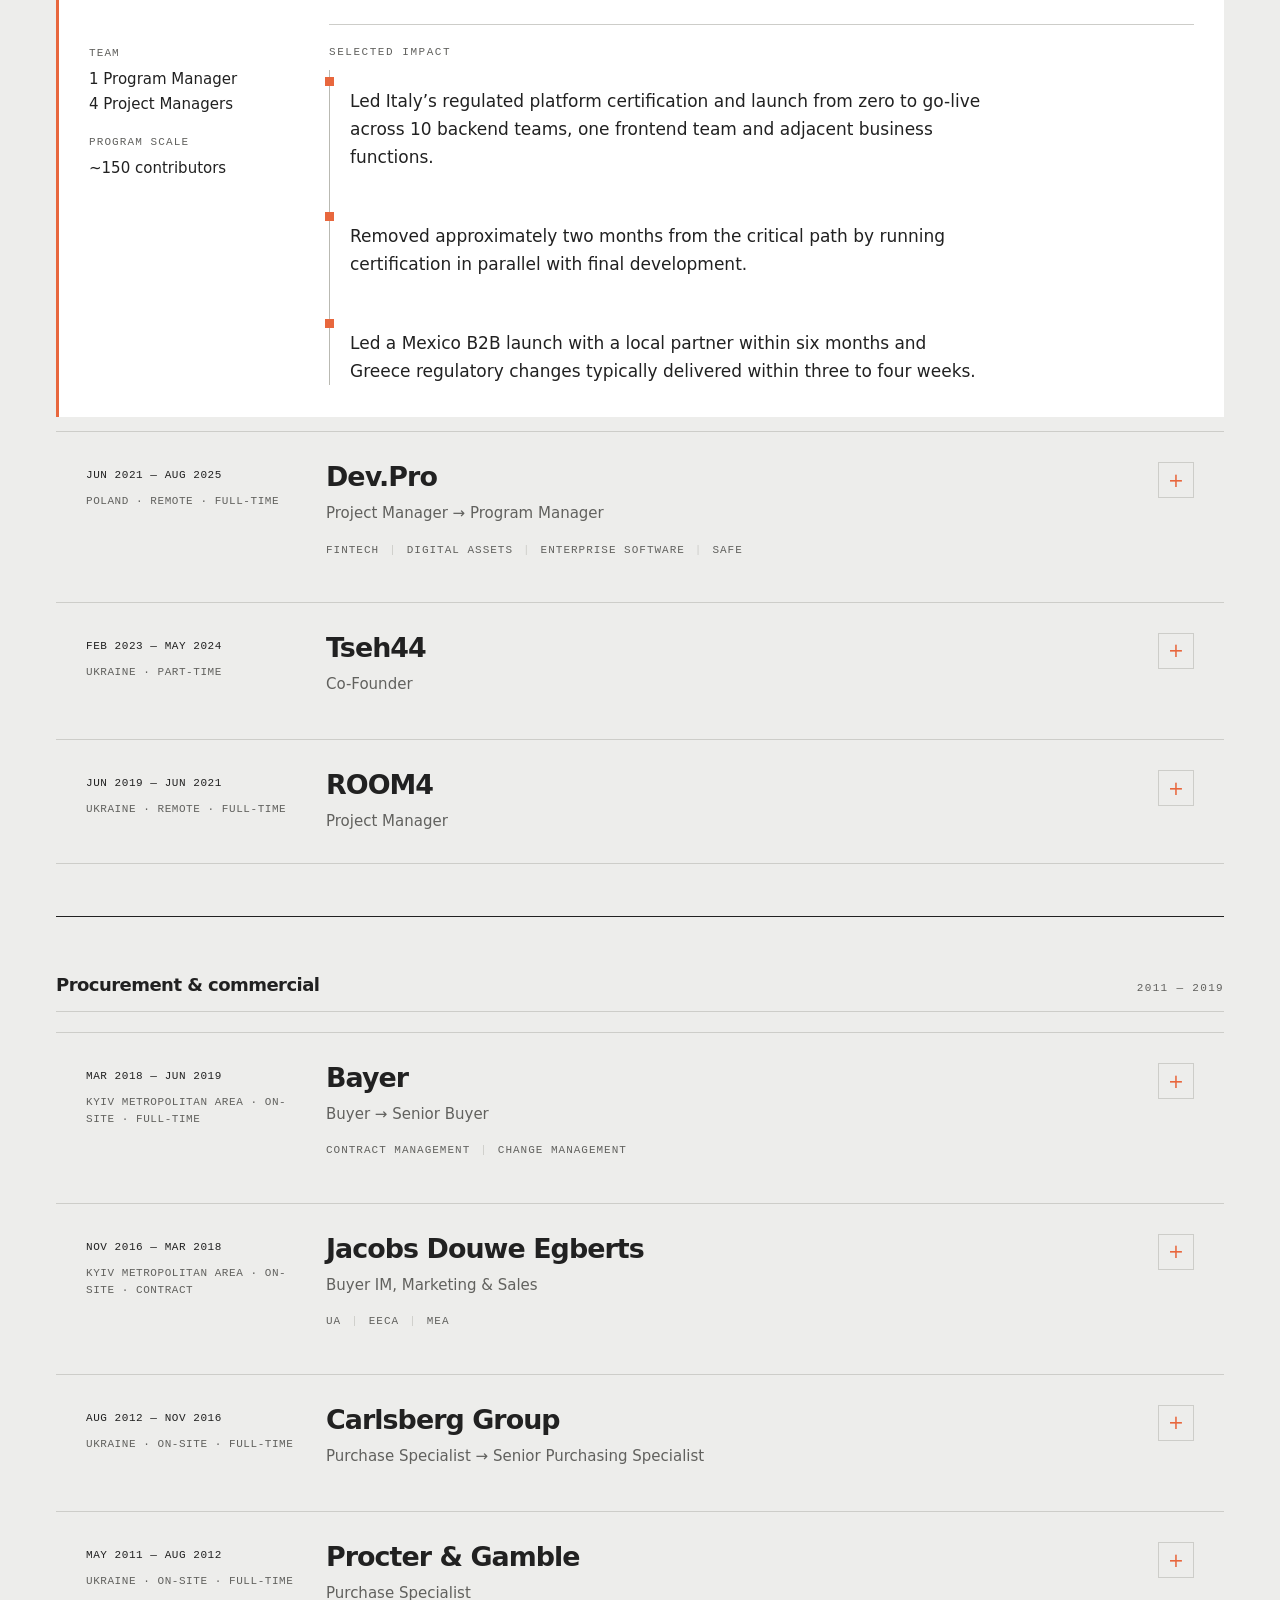
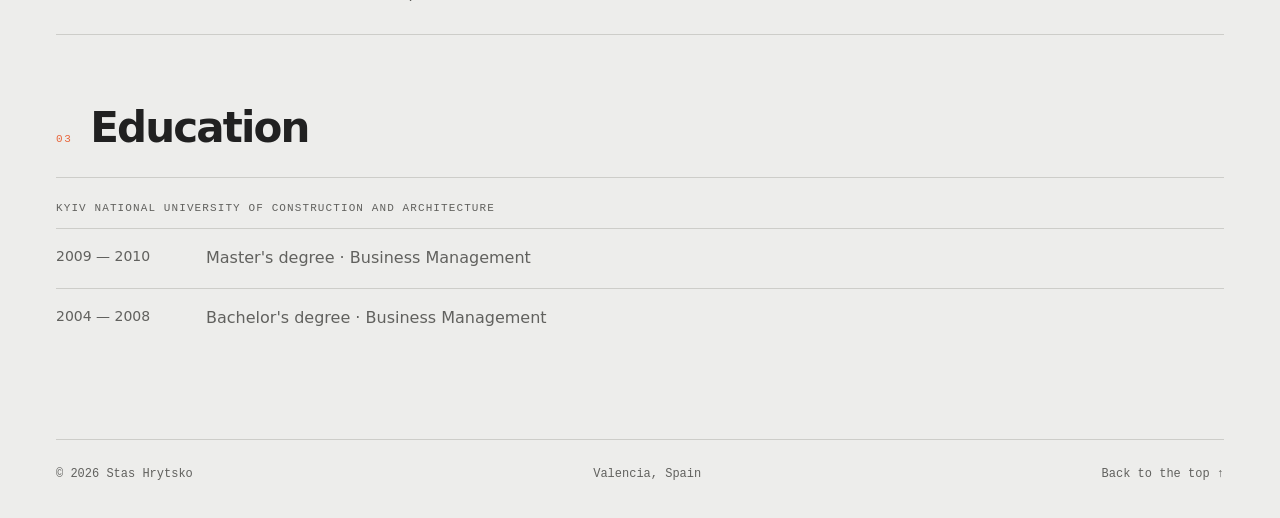
==== commit 2d59174d: "Make the site a single career page and remove Projects - Move the career page to the site root; /exp" ====
--- a/index.html
+++ b/index.html
@@ -3,60 +3,332 @@
 <head>
 <meta charset="utf-8">
 <meta name="viewport" content="width=device-width, initial-scale=1">
-<meta name="robots" content="noindex,nofollow">
-<title>hrytsko — under construction</title>
-<meta name="description" content="This site is being rebuilt.">
+<title>Stas Hrytsko — Technical Program &amp; Delivery Manager</title>
+<meta name="description" content="Stas Hrytsko, Technical Program &amp; Delivery Manager in Valencia. Career in software delivery for regulated markets, fintech and digital assets, earlier procurement roles and education.">
 <link rel="icon" type="image/svg+xml" href="./favicon.svg">
+<link rel="stylesheet" href="./styles.css">
 <meta name="theme-color" content="#ededeb">
-<style>
-:root{
-  --ink:#212121; --muted:#61615e; --accent:#e8673d; --line:#cdcdc9; --paper:#ededeb;
-  --sans:Inter,"Helvetica Neue","Segoe UI",system-ui,Arial,sans-serif;
-  --mono:ui-monospace,SFMono-Regular,"SF Mono","JetBrains Mono","Roboto Mono",Menlo,Consolas,monospace;
-}
-*{box-sizing:border-box}
-html,body{height:100%}
-body{
-  margin:0; background:var(--paper); color:var(--ink);
-  font:17px/1.65 var(--sans); -webkit-font-smoothing:antialiased;
-  display:flex; flex-direction:column; min-height:100svh;
-}
-.status{
-  background:var(--ink); color:#e3e3e0; text-align:center;
-  padding:6px 20px; font:12px/1.5 var(--mono); letter-spacing:.055em;
-}
-.status strong{color:#fff; font-weight:700; letter-spacing:.09em}
-main{
-  flex:1; display:flex; flex-direction:column; justify-content:center;
-  width:100%; max-width:1400px; margin:auto; padding:48px 56px;
-}
-.wordmark{color:var(--ink); font-size:clamp(44px,9vw,92px); font-weight:800; letter-spacing:-.055em; line-height:1; margin:0}
-.wordmark span{color:var(--accent)}
-h1{
-  font-size:clamp(26px,4vw,44px); font-weight:700; letter-spacing:-.04em;
-  line-height:1.12; margin:36px 0 0; max-width:17ch;
-}
-p{font-size:clamp(17px,2vw,21px); color:var(--muted); margin:20px 0 0; max-width:46ch}
-footer{
-  width:100%; max-width:1400px; margin:auto; padding:0 56px 34px;
-  display:flex; justify-content:space-between; gap:20px;
-  border-top:1px solid var(--line); padding-top:24px;
-  font:12px/1.5 var(--mono); color:var(--muted);
-}
-@media(max-width:760px){
-  main{padding:40px 22px}
-  footer{padding:24px 22px 28px}
-  .status{font-size:11px; padding:6px 10px}
-}
-</style>
 </head>
-<body>
-<div class="status"><strong>UNDER CONSTRUCTION</strong> · This site is being rebuilt</div>
-<main>
-<p class="wordmark">hrytsko<span>.</span></p>
-<h1>The site is being rebuilt.</h1>
-<p>Everything here is temporarily offline while the new version is put together. Nothing is lost — it will be back.</p>
+<body class="work-page">
+<a class="skip" href="#main">Skip to content</a>
+<header>
+<div class="wrap nav">
+<a class="wordmark" href="./" aria-label="Stas Hrytsko home">SH<span>.</span></a>
+</div>
+</header>
+<main class="wrap" id="main">
+
+<section class="page-hero work-hero" aria-labelledby="page-title">
+<div class="work-hero-grid">
+<figure class="work-portrait">
+<img src="./portrait.webp" width="960" height="1200" alt="Black-and-white portrait of Stas Hrytsko with an orange stripe in the background" decoding="async" fetchpriority="high">
+</figure>
+<div class="work-hero-content">
+<h1 id="page-title">Stas Hrytsko<span class="period">.</span></h1>
+<p class="work-title">Technical Program &amp; Delivery Manager</p>
+<p class="lede">I lead software launches in regulated markets, bringing engineering, product, compliance and external partners into one delivery plan. My job is to find what is blocking the launch, remove it and get the product to market.</p>
+<div class="actions"><a class="button" href="#career">Explore my career <span aria-hidden="true">↓</span></a><a class="text-link" href="https://www.linkedin.com/in/stas-hrytsko/" target="_blank" rel="noopener noreferrer">LinkedIn profile ↗</a><span class="small">Valencia, Spain</span></div>
+</div>
+</div>
+</section>
+
+<div class="stat-cards work-scope" aria-label="Delivery experience and scope">
+<div class="stat-card"><strong>7+ years</strong><span>Leading software delivery</span></div>
+<div class="stat-card"><strong>~150 people</strong><span>Largest program coordinated</span></div>
+<div class="stat-card"><strong>End-to-end</strong><span>From planning to launch</span></div>
+</div>
+
+<section class="work-section" id="practice" aria-labelledby="practice-title">
+<div class="section-head"><span class="section-index">01</span><h2 id="practice-title">What I do</h2></div>
+<div class="card-grid card-grid--three">
+<article class="flat-card reveal"><h3>Programs &amp; launches</h3><p>Regulated launches from zero to go-live across engineering, product, compliance, payments, data, DevOps, QA and operations.</p></article>
+<article class="flat-card reveal"><h3>Platforms &amp; partners</h3><p>Platform and third-party integrations, vendor coordination and certification with external partners.</p></article>
+<article class="flat-card reveal"><h3>People, commercial &amp; AI</h3><p>Delivery-team leadership, P&amp;L and capacity planning. I use AI for requirements, risk analysis and clear delivery documentation.</p></article>
+</div>
+</section>
+
+<section class="work-section" id="career" aria-labelledby="career-title">
+<div class="section-head"><span class="section-index">02</span><h2 id="career-title">Career</h2><span class="section-note">2011 — Present</span></div>
+<p class="small career-hint">Open a company to see roles and selected impact.</p>
+
+<div class="chapter">
+<div class="chapter-head"><h3>Delivery</h3><span class="chapter-years">2019 — Present</span></div>
+<div class="jobs">
+
+<details class="job job--current reveal" open>
+<summary class="job-summary">
+<span class="job-aside"><span class="job-dates">Aug 2025 — Present</span><span class="job-place">Valencia, Spain · On-site · Full-time</span></span>
+<span class="job-main">
+<span class="job-company">BrainRocket<span class="job-now">Current</span></span>
+<span class="job-role">Delivery Manager</span>
+<span class="job-domains"><span>iGaming</span><span>Regulated markets</span><span>Brand launches</span><span>Cross-functional delivery</span></span>
+</span>
+<span class="job-toggle" aria-hidden="true"><span class="job-toggle-icon">+</span></span>
+</summary>
+<div class="job-body">
+<dl class="job-meta">
+<div><dt>Team</dt><dd>1 Program Manager<br>4 Project Managers</dd></div>
+<div><dt>Program scale</dt><dd>~150 contributors</dd></div>
+</dl>
+<div class="job-blocks">
+<div class="job-block">
+<h4>Selected impact</h4>
+<ul class="role-history">
+<li><p>Led Italy’s regulated platform certification and launch from zero to go-live across 10 backend teams, one frontend team and adjacent business functions.</p></li>
+<li><p>Removed approximately two months from the critical path by running certification in parallel with final development.</p></li>
+<li><p>Led a Mexico B2B launch with a local partner within six months and Greece regulatory changes typically delivered within three to four weeks.</p></li>
+</ul>
+</div>
+</div>
+</div>
+</details>
+
+<details class="job reveal">
+<summary class="job-summary">
+<span class="job-aside"><span class="job-dates">Jun 2021 — Aug 2025</span><span class="job-place">Poland · Remote · Full-time</span></span>
+<span class="job-main">
+<span class="job-company">Dev.Pro</span>
+<span class="job-role">Project Manager → Program Manager</span>
+<span class="job-domains"><span>FinTech</span><span>Digital assets</span><span>Enterprise software</span><span>SAFe</span></span>
+</span>
+<span class="job-toggle" aria-hidden="true"><span class="job-toggle-icon">+</span></span>
+</summary>
+<div class="job-body">
+<dl class="job-meta">
+<div><dt>Duration</dt><dd>4 yrs 3 mos</dd></div>
+<div><dt>Positions</dt><dd>Three</dd></div>
+</dl>
+<div class="job-blocks">
+<div class="job-block">
+<h4>Positions</h4>
+<div class="role-accordions">
+
+<details class="role-item">
+<summary>
+<span class="role-item-title"><strong>Program Manager</strong><span class="small">Feb 2023 — Aug 2025</span></span>
+<span class="role-item-toggle" aria-hidden="true">+</span>
+</summary>
+<div class="role-item-body">
+<p class="role-context">FinTech · Digital assets · Enterprise software · SAFe</p>
+<ul>
+<li>Owned delivery for the Securrency / DTCC Digital Assets account across five software teams, scaling the account from 8 to 50 people.</li>
+<li>Owned account-level P&amp;L, increased margin by 8% and renegotiated developer rates upward by 10%.</li>
+<li>Created and scaled a Technical Business Analysis function that removed roughly one sprint from feature delivery — an approximate 30% cycle-time reduction.</li>
+</ul>
+</div>
+</details>
+
+<details class="role-item">
+<summary>
+<span class="role-item-title"><strong>Senior Project Manager</strong><span class="small">Sep 2022 — Feb 2023</span></span>
+<span class="role-item-toggle" aria-hidden="true">+</span>
+</summary>
+<div class="role-item-body">
+<p>Led delivery across several software teams, aligning plans, dependencies, releases and client stakeholders.</p>
+</div>
+</details>
+
+<details class="role-item">
+<summary>
+<span class="role-item-title"><strong>Project Manager</strong><span class="small">Jun 2021 — Sep 2022</span></span>
+<span class="role-item-toggle" aria-hidden="true">+</span>
+</summary>
+<div class="role-item-body">
+<p>Managed day-to-day software delivery: planning, priorities, risks, release coordination and client communication.</p>
+</div>
+</details>
+
+</div>
+</div>
+</div>
+</div>
+</details>
+
+<details class="job reveal">
+<summary class="job-summary">
+<span class="job-aside"><span class="job-dates">Feb 2023 — May 2024</span><span class="job-place">Ukraine · Part-time</span></span>
+<span class="job-main">
+<span class="job-company">Tseh44</span>
+<span class="job-role">Co-Founder</span>
+</span>
+<span class="job-toggle" aria-hidden="true"><span class="job-toggle-icon">+</span></span>
+</summary>
+<div class="job-body">
+<dl class="job-meta">
+<div><dt>Duration</dt><dd>1 yr 4 mos</dd></div>
+</dl>
+<div class="job-blocks">
+<div class="job-block">
+<h4>Selected impact</h4>
+<ul class="role-history">
+<li><p>Led the launch of a coworking space from concept and facility renovation through operational readiness.</p></li>
+<li><p>Developed the go-to-market strategy, defined the service offering and established the core business operations.</p></li>
+</ul>
+</div>
+</div>
+</div>
+</details>
+
+<details class="job reveal">
+<summary class="job-summary">
+<span class="job-aside"><span class="job-dates">Jun 2019 — Jun 2021</span><span class="job-place">Ukraine · Remote · Full-time</span></span>
+<span class="job-main">
+<span class="job-company">ROOM4</span>
+<span class="job-role">Project Manager</span>
+</span>
+<span class="job-toggle" aria-hidden="true"><span class="job-toggle-icon">+</span></span>
+</summary>
+<div class="job-body">
+<dl class="job-meta"><div><dt>Duration</dt><dd>2 yrs</dd></div></dl>
+<div class="job-blocks">
+<div class="job-block">
+<h4>Selected impact</h4>
+<ul class="role-history">
+<li><p>Delivered a custom CRM platform from scratch, achieving 90% client satisfaction while keeping delivery delays below 5%.</p></li>
+<li><p>Led a six-person cross-functional team through a nine-month development cycle and secured an extended support contract.</p></li>
+<li><p>Introduced Scrum delivery, GitLab CI/CD and automated regression testing, reducing manual QA effort by 15%.</p></li>
+</ul>
+</div>
+</div>
+</div>
+</details>
+
+</div>
+</div>
+
+<div class="chapter chapter--procurement">
+<div class="chapter-head"><h3>Procurement &amp; commercial</h3><span class="chapter-years">2011 — 2019</span></div>
+<div class="jobs">
+
+<details class="job reveal">
+<summary class="job-summary">
+<span class="job-aside"><span class="job-dates">Mar 2018 — Jun 2019</span><span class="job-place">Kyiv Metropolitan Area · On-site · Full-time</span></span>
+<span class="job-main">
+<span class="job-company">Bayer</span>
+<span class="job-role">Buyer → Senior Buyer</span>
+<span class="job-domains"><span>Contract management</span><span>Change management</span></span>
+</span>
+<span class="job-toggle" aria-hidden="true"><span class="job-toggle-icon">+</span></span>
+</summary>
+<div class="job-body">
+<dl class="job-meta">
+<div><dt>Duration</dt><dd>1 yr 4 mos</dd></div>
+<div><dt>Roles held</dt><dd>Two</dd></div>
+</dl>
+<div class="job-blocks">
+<div class="job-block">
+<h4>Roles</h4>
+<ol class="role-history">
+<li><h3>Senior Buyer</h3><span class="small">May 2018 — Jun 2019</span><p>Contract management · Change management</p></li>
+<li><h3>Buyer</h3><span class="small">Mar 2018 — Dec 2018</span></li>
+</ol>
+</div>
+<div class="job-block">
+<h4>Selected impact</h4>
+<ul class="role-history">
+<li><p>Supported the launch of Eastern Europe’s largest DEKALB corn-seed facility, a €200M program with annual capacity of 875,000 units.</p></li>
+<li><p>Managed more than $1.2M in tenders through SAP Ariba, achieving 2–15% cost optimization through structured bidding and vendor management.</p></li>
+</ul>
+</div>
+<div class="job-block">
+<h4>Recognition</h4>
+<p class="small">Letter of recommendation listed on my LinkedIn profile.</p>
+<a class="text-link" href="https://www.linkedin.com/in/stas-hrytsko/" target="_blank" rel="noopener noreferrer">Visit LinkedIn profile ↗</a>
+</div>
+</div>
+</div>
+</details>
+
+<details class="job reveal">
+<summary class="job-summary">
+<span class="job-aside"><span class="job-dates">Nov 2016 — Mar 2018</span><span class="job-place">Kyiv Metropolitan Area · On-site · Contract</span></span>
+<span class="job-main">
+<span class="job-company">Jacobs Douwe Egberts</span>
+<span class="job-role">Buyer IM, Marketing &amp; Sales</span>
+<span class="job-domains"><span>UA</span><span>EECA</span><span>MEA</span></span>
+</span>
+<span class="job-toggle" aria-hidden="true"><span class="job-toggle-icon">+</span></span>
+</summary>
+<div class="job-body">
+<dl class="job-meta"><div><dt>Duration</dt><dd>1 yr 5 mos</dd></div></dl>
+<div class="job-blocks">
+<div class="job-block">
+<h4>Selected impact</h4>
+<ul class="role-history">
+<li><p>Managed more than 50 suppliers across EECA and MEA, achieving 5–10% cost reductions on $500K in tenders.</p></li>
+<li><p>Secured strategic partnerships for a cross-sales program with an annual value of $800K.</p></li>
+</ul>
+</div>
+</div>
+</div>
+</details>
+
+<details class="job reveal">
+<summary class="job-summary">
+<span class="job-aside"><span class="job-dates">Aug 2012 — Nov 2016</span><span class="job-place">Ukraine · On-site · Full-time</span></span>
+<span class="job-main">
+<span class="job-company">Carlsberg Group</span>
+<span class="job-role">Purchase Specialist → Senior Purchasing Specialist</span>
+</span>
+<span class="job-toggle" aria-hidden="true"><span class="job-toggle-icon">+</span></span>
+</summary>
+<div class="job-body">
+<dl class="job-meta">
+<div><dt>Duration</dt><dd>4 yrs 4 mos</dd></div>
+<div><dt>Roles held</dt><dd>Two</dd></div>
+</dl>
+<div class="job-blocks">
+<div class="job-block">
+<h4>Roles</h4>
+<ol class="role-history"><li><h3>Senior Purchasing Specialist</h3><span class="small">Nov 2014 — Nov 2016</span></li><li><h3>Purchase Specialist</h3><span class="small">Aug 2012 — Nov 2014</span></li></ol>
+</div>
+<div class="job-block">
+<h4>Selected impact</h4>
+<ul class="role-history">
+<li><p>Managed indirect procurement for brewery operations across more than 100 suppliers, achieving 5–10% cost optimization on tenders up to $100K.</p></li>
+<li><p>Standardized contract terms and moved suppliers from prepayment to 30-day post-payment conditions.</p></li>
+</ul>
+</div>
+</div>
+</div>
+</details>
+
+<details class="job reveal">
+<summary class="job-summary">
+<span class="job-aside"><span class="job-dates">May 2011 — Aug 2012</span><span class="job-place">Ukraine · On-site · Full-time</span></span>
+<span class="job-main">
+<span class="job-company">Procter &amp; Gamble</span>
+<span class="job-role">Purchase Specialist</span>
+</span>
+<span class="job-toggle" aria-hidden="true"><span class="job-toggle-icon">+</span></span>
+</summary>
+<div class="job-body">
+<dl class="job-meta"><div><dt>Duration</dt><dd>1 yr 4 mos</dd></div></dl>
+<div class="job-blocks">
+<div class="job-block">
+<h4>Selected impact</h4>
+<ul class="role-history">
+<li><p>Managed procurement operations for manufacturing facilities, coordinating across departments to maintain timely delivery of production materials.</p></li>
+<li><p>Introduced supplier-performance metrics to improve on-time delivery and quality compliance across the supply chain.</p></li>
+</ul>
+</div>
+</div>
+</div>
+</details>
+
+</div>
+</div>
+</section>
+
+<section class="work-section" id="education" aria-labelledby="education-title">
+<div class="section-head"><span class="section-index">03</span><h2 id="education-title">Education</h2></div>
+<article class="flat-card reveal">
+<span class="card-label">Kyiv National University of Construction and Architecture</span>
+<div class="education-rows"><div><span class="small">2009 — 2010</span><p>Master's degree · Business Management</p></div><div><span class="small">2004 — 2008</span><p>Bachelor's degree · Business Management</p></div></div>
+</article>
+</section>
+
 </main>
-<footer><span>© 2026 Stas Hrytsko</span><span>Valencia, Spain</span></footer>
+<footer class="wrap"><div class="footer"><span>© 2026 Stas Hrytsko</span><span>Valencia, Spain</span><a href="#main">Back to the top ↑</a></div></footer>
 </body>
 </html>
--- a/styles.css
+++ b/styles.css
@@ -0,0 +1,238 @@
+:root{--ink:#212121;--muted:#61615e;--accent:#e8673d;--line:#cdcdc9;--paper:#ededeb;--blue:#b8461f;--sans:Inter,"Helvetica Neue","Segoe UI",system-ui,Arial,sans-serif;--mono:ui-monospace,SFMono-Regular,"SF Mono","JetBrains Mono","Roboto Mono",Menlo,Consolas,monospace}
+*{box-sizing:border-box}
+html{scroll-behavior:smooth;scroll-padding-top:100px}
+body{margin:0;background:var(--paper);color:var(--ink);font:17px/1.65 var(--sans);-webkit-font-smoothing:antialiased}
+a{color:inherit;text-decoration:none}
+a:focus-visible,summary:focus-visible{outline:3px solid var(--accent);outline-offset:6px}
+::selection{background:#ffd0b7;color:var(--ink)}
+.wrap{width:100%;max-width:1400px;padding:0 56px;margin:auto}
+header{position:sticky;top:0;z-index:10;background:var(--paper);border-bottom:1px solid var(--line)}
+.nav{min-height:90px;display:flex;align-items:center;justify-content:space-between;gap:25px}
+.wordmark{--wordmark-size:30px;display:inline-block;font-size:var(--wordmark-size);font-weight:700;letter-spacing:-1px}
+.wordmark span{color:var(--accent)}
+.meta{font:12px/1.5 var(--mono);letter-spacing:.055em;text-transform:uppercase;color:var(--muted)}
+.actions{display:flex;align-items:center;gap:28px;flex-wrap:wrap;margin-top:28px}
+.button{display:inline-flex;align-items:center;justify-content:space-between;gap:22px;min-height:48px;padding:13px 22px;background:var(--ink);color:white;font-size:14px;transition:background .2s,transform .2s}
+.button:hover{background:var(--blue);transform:translateY(-2px)}
+.text-link{font-size:14px;border-bottom:1px solid #92928d;padding:5px 0}
+.text-link:hover{color:var(--blue);border-color:var(--blue)}
+.section-head{display:flex;justify-content:space-between;align-items:baseline;gap:24px;margin-bottom:34px}
+.section-head h2{font-size:clamp(30px,3.4vw,42px);line-height:1.08;letter-spacing:-.045em;font-weight:700;margin:0}
+.small{font-size:14px;color:var(--muted)}
+.footer{display:flex;justify-content:space-between;gap:20px;padding:25px 0 35px;border-top:1px solid var(--line);font:12px/1.5 var(--mono);color:var(--muted)}
+.footer a:hover{color:var(--blue)}
+.page-hero{padding:40px 0 55px}
+.page-hero h1{font-size:clamp(46px,6.6vw,84px);font-weight:700;line-height:1.02;letter-spacing:-.055em;max-width:960px;margin:28px 0}
+.page-hero .lede{font-size:24px;color:var(--muted);max-width:760px;line-height:1.5}
+details{border-top:1px solid var(--line);padding:21px 0}
+details:last-child{border-bottom:1px solid var(--line)}
+summary{cursor:pointer;list-style:none;display:flex;justify-content:space-between;gap:20px;font-size:19px;line-height:1.4}
+summary::after{content:'+';font-size:25px;color:var(--blue)}
+details[open] summary::after{content:'−'}
+details p{padding-top:17px;margin-bottom:0!important}
+.skip{position:absolute;top:-100px;left:10px;padding:10px;background:white;z-index:20}
+.skip:focus{top:8px}
+@media(max-width:1050px) and (min-width:761px){.wrap{padding:0 32px}
+}
+@media(max-width:760px){html{scroll-padding-top:90px}
+.wrap{padding:0 22px}
+.nav{min-height:74px;gap:18px}
+.wordmark{--wordmark-size:27px}
+.actions{gap:20px;margin-top:22px}
+.section-head{margin-bottom:28px;gap:16px;flex-wrap:wrap}
+.section-head h2{font-size:clamp(28px,7vw,36px);letter-spacing:-.04em}
+.section-head .small{font-size:13px}
+.footer{flex-wrap:wrap;font-size:11px}
+.page-hero{padding:30px 0}
+.page-hero h1{font-size:clamp(44px,11vw,72px)}
+.page-hero .lede{font-size:20px}
+.meta{overflow-wrap:anywhere}
+}
+@media(max-width:365px){.wrap{padding:0 17px}
+.nav{gap:13px}
+.wordmark{--wordmark-size:25px}
+}
+@media(prefers-reduced-motion:reduce){html{scroll-behavior:auto}
+*{transition:none!important;animation:none!important}
+}
+
+/* Career: overview and progressively disclosed roles. */
+.work-hero .period{color:var(--accent)}
+.work-hero-grid{display:grid;grid-template-columns:minmax(0,270px) minmax(0,1fr);gap:clamp(32px,5vw,64px);align-items:start}
+.work-portrait{position:relative;margin:0;aspect-ratio:2/3;overflow:hidden;background:#fff}
+.work-hero-content{min-width:0}
+.work-hero .work-title{font-size:22px;font-weight:600;letter-spacing:-.5px;margin:32px 0 12px}
+.work-hero .lede{font-size:20px;max-width:810px;margin-top:0}
+.stat-cards{display:grid;grid-template-columns:repeat(3,minmax(0,1fr));gap:16px;margin-bottom:70px}
+.stat-card{background:#fff;padding:28px 26px 30px;box-shadow:0 1px 2px rgba(33,33,33,.05),0 8px 16px -10px rgba(33,33,33,.18)}
+.stat-card strong{display:block;font-size:clamp(38px,3.6vw,50px);font-weight:700;line-height:1.1;letter-spacing:-.05em;margin-bottom:14px}
+.stat-card span{display:block;color:var(--muted);font-size:14px;line-height:1.55;max-width:240px}
+.work-section{padding:0 0 70px;scroll-margin-top:115px}
+.work-section .section-head{justify-content:flex-start;align-items:baseline;gap:18px;margin-bottom:26px}
+.section-index{font:11px/1 var(--mono);letter-spacing:.14em;color:var(--accent)}
+.section-note{margin-left:auto;font:11px/1 var(--mono);letter-spacing:.12em;text-transform:uppercase;color:var(--muted)}
+.work-section h3{font-size:19px;line-height:1.35;font-weight:700;letter-spacing:-.03em;margin:0 0 12px}
+.work-section p{margin:0 0 18px}
+.card-grid{display:grid;grid-template-columns:repeat(2,minmax(0,1fr));gap:16px}
+.card-grid--three{grid-template-columns:repeat(3,minmax(0,1fr));margin-top:16px}
+.flat-card{background:#fff;padding:clamp(22px,2.4vw,30px);box-shadow:0 1px 2px rgba(33,33,33,.05),0 8px 16px -10px rgba(33,33,33,.16);transition:transform .25s ease,box-shadow .25s ease}
+.flat-card p:last-child{margin-bottom:0}
+.card-label{display:block;margin-bottom:12px;font:11px/1.5 var(--mono);letter-spacing:.1em;text-transform:uppercase;color:var(--muted)}
+.flat-card p{color:var(--muted);font-size:16px}
+@media(hover:hover){.flat-card:hover{transform:translateY(-2px);box-shadow:0 1px 2px rgba(33,33,33,.06),0 16px 28px -14px rgba(33,33,33,.26)}}
+.career-hint{margin-bottom:30px!important}
+.chapter+.chapter{margin-top:52px}
+.chapter-head{display:flex;align-items:baseline;gap:16px;padding-bottom:14px;border-bottom:1px solid var(--line);margin-bottom:20px}
+.chapter-head h3{font-size:18px;font-weight:700;letter-spacing:-.03em;margin:0}
+.chapter-years{margin-left:auto;font:11px/1 var(--mono);letter-spacing:.12em;text-transform:uppercase;color:var(--muted)}
+.jobs{display:flex;flex-direction:column;gap:14px}
+.job{background:transparent;border:0;border-top:1px solid var(--line);padding:0;overflow:hidden;box-shadow:none;transition:background .2s ease}
+.job:last-child{border-bottom:1px solid var(--line)}
+.job[open]{background:#fff;box-shadow:none}
+.job--current{background:#fff;color:var(--ink);border-left:3px solid var(--accent);box-shadow:none}
+.job-summary{display:grid;grid-template-columns:210px minmax(0,1fr) 40px;gap:0 30px;align-items:start;padding:clamp(22px,2.6vw,30px);list-style:none;cursor:default}
+details.job>.job-summary{cursor:pointer}
+.job-summary::-webkit-details-marker,.job-summary::marker{display:none;content:""}
+.job-summary::after,details.job[open]>.job-summary::after{content:none}
+.job-aside{display:flex;flex-direction:column;gap:9px;padding-top:5px}
+.job-dates,.job-place{font:11px/1.55 var(--mono);letter-spacing:.05em;text-transform:uppercase;color:var(--muted)}
+.job-dates{color:var(--ink)}
+.job--current .job-dates{color:var(--ink)}
+.job--current .job-place,.job--current .job-role{color:var(--muted)}
+.job-company{display:flex;align-items:center;flex-wrap:wrap;gap:12px;font-size:clamp(23px,2.1vw,28px);font-weight:700;line-height:1.15;letter-spacing:-.035em}
+.job-now{font:10px/1 var(--mono);letter-spacing:.12em;text-transform:uppercase;color:var(--accent);border:1px solid var(--accent);padding:6px 9px}
+.job-role{display:block;margin-top:9px;font-size:15px;line-height:1.5;color:var(--muted)}
+.job-domains{display:flex;flex-wrap:wrap;align-items:center;gap:7px 0;margin-top:18px;font:11px/1.4 var(--mono);letter-spacing:.09em;text-transform:uppercase;color:var(--muted)}
+.job-domains span:not(:last-child)::after{content:"|";margin:0 10px;color:var(--line)}
+.job--current .job-domains{color:var(--muted)}
+.job--current .job-domains span:not(:last-child)::after{color:var(--line)}
+.job-toggle{justify-self:end;width:36px;height:36px;display:grid;place-items:center;border:1px solid var(--line);font-size:19px;line-height:1;color:var(--accent);transition:background .2s,border-color .2s}
+.job-toggle-icon{display:inline-block;transition:transform .25s ease}
+.job--current .job-toggle{border-color:var(--line)}
+details.job[open] .job-toggle-icon{transform:rotate(45deg)}
+.job-body{display:grid;grid-template-columns:210px minmax(0,1fr);gap:0 30px;padding:0 clamp(22px,2.6vw,30px) clamp(24px,2.8vw,32px)}
+.job-meta{grid-column:1;margin:0;padding-top:22px}
+.job-meta>div+div{margin-top:18px}
+.job-meta dt{font:11px/1.4 var(--mono);letter-spacing:.1em;text-transform:uppercase;color:var(--muted)}
+.job-meta dd{margin:6px 0 0;font-size:15px}
+.job--current .job-meta dt{color:var(--muted)}
+.job-blocks{grid-column:2}
+.job-block{padding-top:22px;border-top:1px solid var(--line)}
+.job-block+.job-block{margin-top:26px}
+.job--current .job-block{border-color:var(--line)}
+.job-block h4{margin:0 0 12px;font:11px/1 var(--mono);letter-spacing:.14em;text-transform:uppercase;color:var(--muted);font-weight:400}
+.job-block p{margin:0 0 12px;max-width:640px}
+.job-block p:last-child{margin-bottom:0}
+.job--current .job-block .small{color:var(--muted)}
+.job .role-history{margin:0}
+.job .role-history li::before{top:7px}
+.job--current .role-history{border-color:#b9b9b2}
+@media(hover:hover){details.job:hover{background:#f7f7f4}
+details.job:hover .job-toggle{background:var(--accent);border-color:var(--accent);color:#fff}
+}
+@media(max-width:860px){.job-summary{grid-template-columns:minmax(0,1fr) 36px;gap:0 16px}
+.job-aside{grid-column:1;grid-row:1;padding-top:0;margin-bottom:16px;gap:6px}
+.job-main{grid-column:1;grid-row:2}
+.job-toggle{grid-column:2;grid-row:1;width:32px;height:32px;font-size:17px}
+.job-body{grid-template-columns:minmax(0,1fr)}
+.job-meta,.job-blocks{grid-column:1}
+.job-meta{display:flex;flex-wrap:wrap;gap:0 40px;padding-top:20px}
+.job-meta>div+div{margin-top:0}
+.chapter+.chapter{margin-top:38px}
+}
+.role-history{list-style:none;padding:0 0 0 20px;margin:24px 0;border-left:1px solid #b9b9b2}
+.role-history li{position:relative;padding-bottom:24px}
+.role-history li:last-child{padding-bottom:0}
+.role-history li::before{content:"";position:absolute;left:-25px;top:8px;width:9px;height:9px;background:var(--accent)}
+.role-history h3{font-size:18px;letter-spacing:-.3px;margin-bottom:4px}
+.role-history p{margin-top:10px}
+.education-rows{margin-top:6px}
+.education-rows>div{display:grid;grid-template-columns:130px 1fr;gap:20px;padding:16px 0;border-top:1px solid var(--line)}
+.education-rows p{margin:0;font-size:16px}
+@media(max-width:850px){.work-section .section-head h2{font-size:clamp(28px,5vw,40px)}.card-grid,.card-grid--three{grid-template-columns:1fr}}
+@media(max-width:760px){.work-hero-grid{grid-template-columns:1fr;gap:24px}
+.work-portrait{width:150px;aspect-ratio:2/3}
+}
+@media(max-width:600px){
+.work-hero h1{font-size:clamp(40px,9.5vw,56px)}
+.work-hero .work-title{font-size:19px}
+.work-hero .lede{font-size:17px}
+.stat-cards{grid-template-columns:1fr;gap:12px;margin-bottom:40px}
+.stat-card{padding:22px}
+.stat-card strong{font-size:36px;margin-bottom:8px}
+.stat-card span{max-width:none}
+.job-company{font-size:24px}
+.education-rows>div{grid-template-columns:1fr;gap:6px}
+.work-section{padding-bottom:44px}
+}
+
+/* Motion: entrance on load, reveal on scroll, smooth disclosure. */
+.work-portrait{animation:rise .8s cubic-bezier(.2,.7,.2,1) both}
+.work-hero h1{animation:rise .7s cubic-bezier(.2,.7,.2,1) both}
+.work-hero .work-title{animation:rise .7s .07s cubic-bezier(.2,.7,.2,1) both}
+.work-hero .lede{animation:rise .7s .13s cubic-bezier(.2,.7,.2,1) both}
+.work-hero .actions{animation:rise .7s .19s cubic-bezier(.2,.7,.2,1) both}
+@supports (animation-timeline:view()){@media(prefers-reduced-motion:no-preference){
+.reveal{animation:rise .8s cubic-bezier(.2,.7,.2,1) both;animation-timeline:view();animation-range:entry 2% cover 20%}
+}}
+@supports (interpolate-size:allow-keywords){@media(prefers-reduced-motion:no-preference){
+:root{interpolate-size:allow-keywords}
+details.job::details-content{block-size:0;overflow:hidden;transition:block-size .45s cubic-bezier(.2,.7,.2,1),content-visibility .45s allow-discrete;content-visibility:hidden}
+details.job[open]::details-content{block-size:auto;content-visibility:visible}
+}}
+
+@keyframes rise{from{opacity:0;transform:translateY(16px)}to{opacity:1;transform:none}}
+
+/* Career: editorial hierarchy; secondary information uses simple rows. */
+.work-page .work-hero-grid{grid-template-columns:minmax(0,.9fr) minmax(0,1.1fr);align-items:center;gap:clamp(28px,4vw,56px)}
+.work-page .work-portrait{width:100%;max-width:480px;aspect-ratio:4/5;background:var(--paper)}
+.work-page .work-portrait img{display:block;width:100%;height:100%;object-fit:contain;object-position:center}
+.work-page .work-hero h1{font-size:clamp(40px,4.6vw,64px);margin:0 0 24px;overflow-wrap:break-word}
+.work-page .work-title{margin:0 0 14px}
+.work-page .work-hero .lede{font-size:18px;line-height:1.65}
+.work-page .work-scope{grid-template-columns:repeat(3,minmax(0,1fr));gap:0;padding:26px 0;margin-bottom:56px;border-block:1px solid var(--line)}
+.work-page .stat-card{background:none;box-shadow:none;padding:0 28px}
+.work-page .stat-card:first-child{padding-left:0}
+.work-page .stat-card:not(:last-child){border-right:1px solid var(--line)}
+.work-page .stat-card strong{font-size:clamp(28px,3.5vw,44px)}
+.work-page .stat-card span{max-width:340px}
+.work-page .flat-card{background:none;box-shadow:none;border-top:1px solid var(--line);padding:22px 0;transform:none;transition:none}
+.work-page .card-grid{column-gap:36px}
+.work-page .job--current .job-block h4{color:var(--muted)}
+.work-page .job-summary:focus-visible{outline-offset:-6px}
+.chapter--procurement{margin-top:56px;padding-top:56px;border-top:1px solid var(--ink)}
+@media(max-width:760px){
+.work-page .work-hero-grid{grid-template-columns:minmax(0,.8fr) minmax(0,1.2fr);gap:24px}
+.work-page .work-hero h1{font-size:clamp(28px,5vw,40px)}
+.work-page .work-title{font-size:16px}
+.work-page .work-hero .lede{font-size:16px}
+}
+@media(max-width:540px){
+.work-page .work-hero-grid{grid-template-columns:1fr}
+.work-page .work-hero-content{grid-row:1}
+.work-page .work-hero h1{font-size:clamp(36px,9vw,48px)}
+.work-page .work-portrait{max-width:300px;justify-self:center}
+.work-page .work-scope{grid-template-columns:1fr;margin-bottom:40px;padding-block:10px}
+.work-page .stat-card{padding:16px 0;border-right:0!important}
+.work-page .stat-card+.stat-card{border-top:1px solid var(--line)}
+.work-page .stat-card strong{font-size:28px}
+.work-page .stat-card span{font-size:13px}
+}
+
+/* Dev.Pro: company disclosure with a second level for individual positions. */
+.role-accordions{border-bottom:1px solid var(--line)}
+.role-item{padding:0;border-top:1px solid var(--line)}
+.role-item:last-child{border-bottom:0}
+.role-item>summary{display:grid;grid-template-columns:minmax(0,1fr) 30px;align-items:center;gap:18px;padding:18px 0;font-size:16px}
+.role-item>summary::after{content:none}
+.role-item-title{display:flex;align-items:baseline;justify-content:space-between;gap:18px}
+.role-item-title strong{font-size:17px;letter-spacing:-.02em}
+.role-item-title .small{flex-shrink:0;font:11px/1.5 var(--mono);letter-spacing:.04em;text-transform:uppercase}
+.role-item-toggle{width:30px;height:30px;display:grid;place-items:center;border:1px solid var(--line);color:var(--accent);transition:transform .2s ease,background .2s ease}
+.role-item[open] .role-item-toggle{transform:rotate(45deg)}
+.role-item-body{padding:0 48px 22px 0}
+.role-item-body p{padding-top:0;margin:0;color:var(--muted)}
+.role-item-body .role-context{font:11px/1.6 var(--mono);letter-spacing:.06em;text-transform:uppercase}
+.role-item-body ul{margin:16px 0 0;padding-left:20px}
+.role-item-body li{margin-top:10px;line-height:1.6}
+@media(max-width:600px){.role-item-title{align-items:flex-start;flex-direction:column;gap:4px}.role-item-body{padding-right:0}}
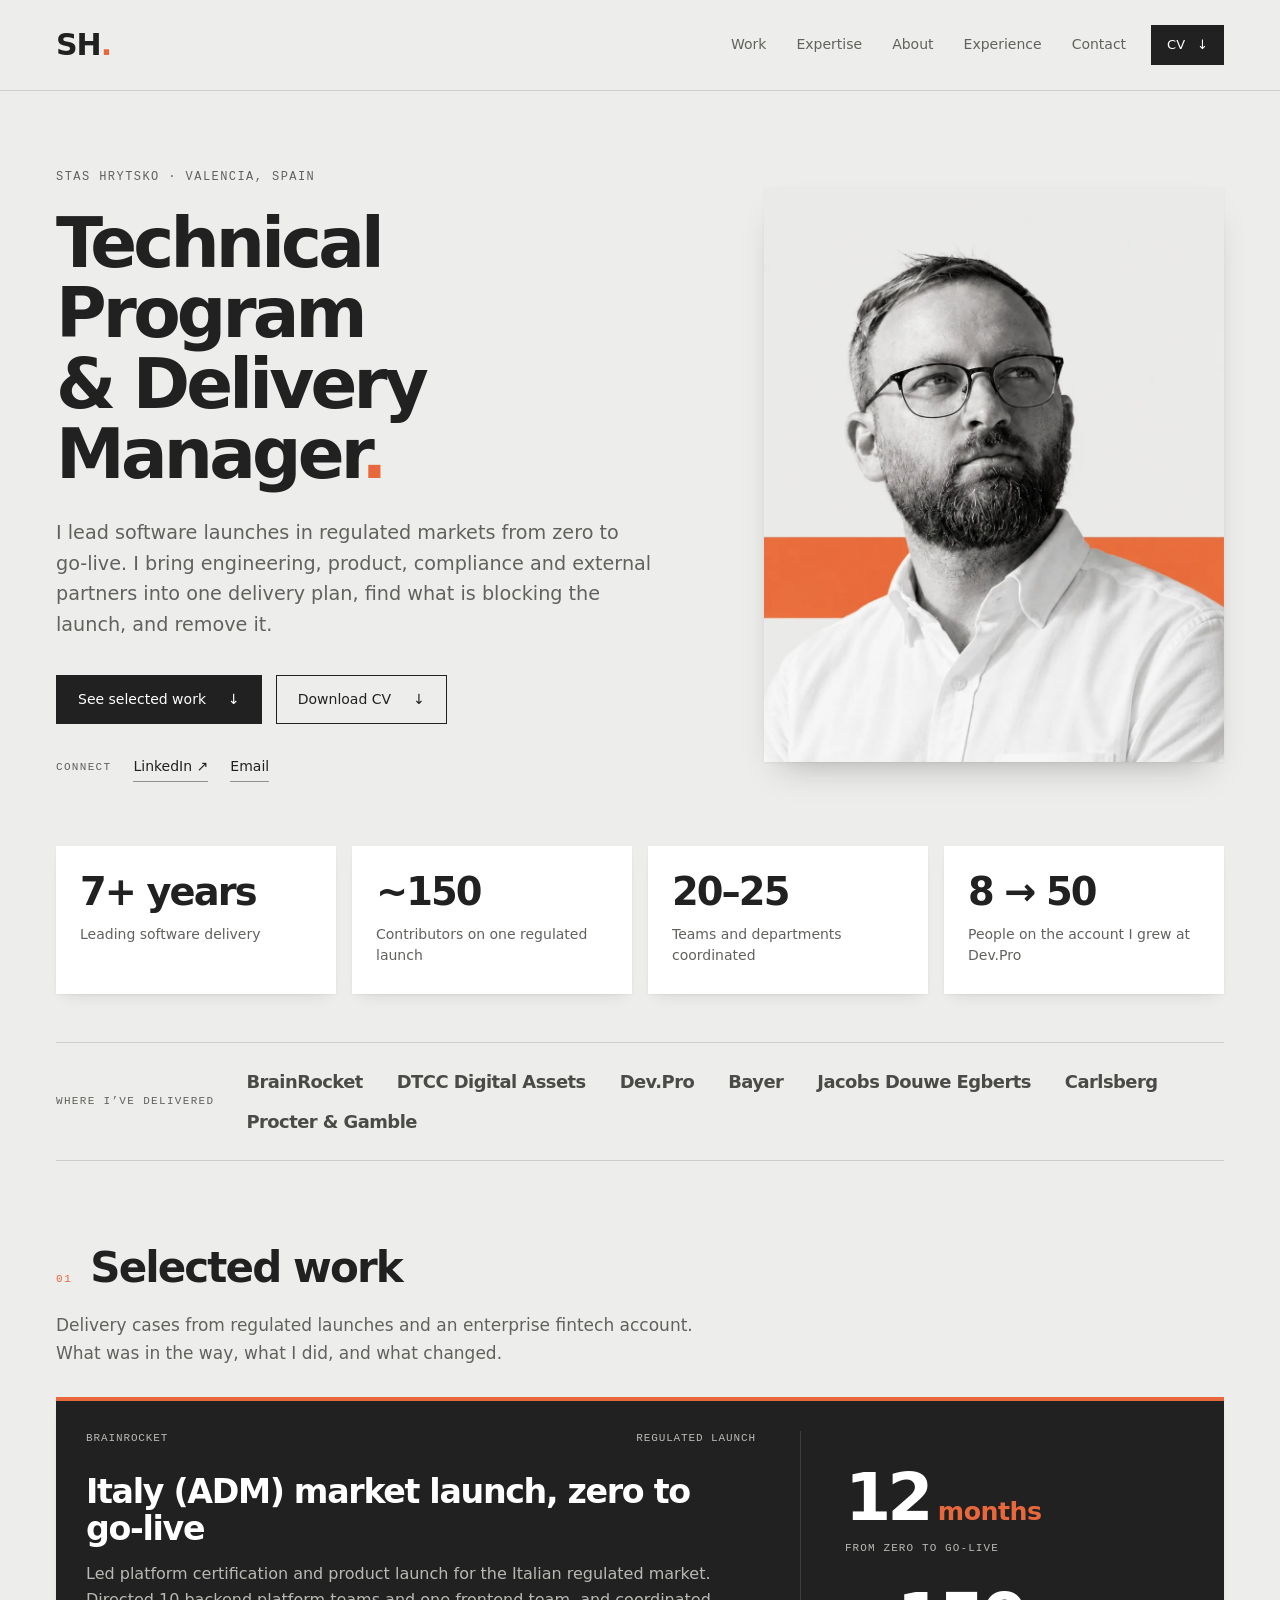
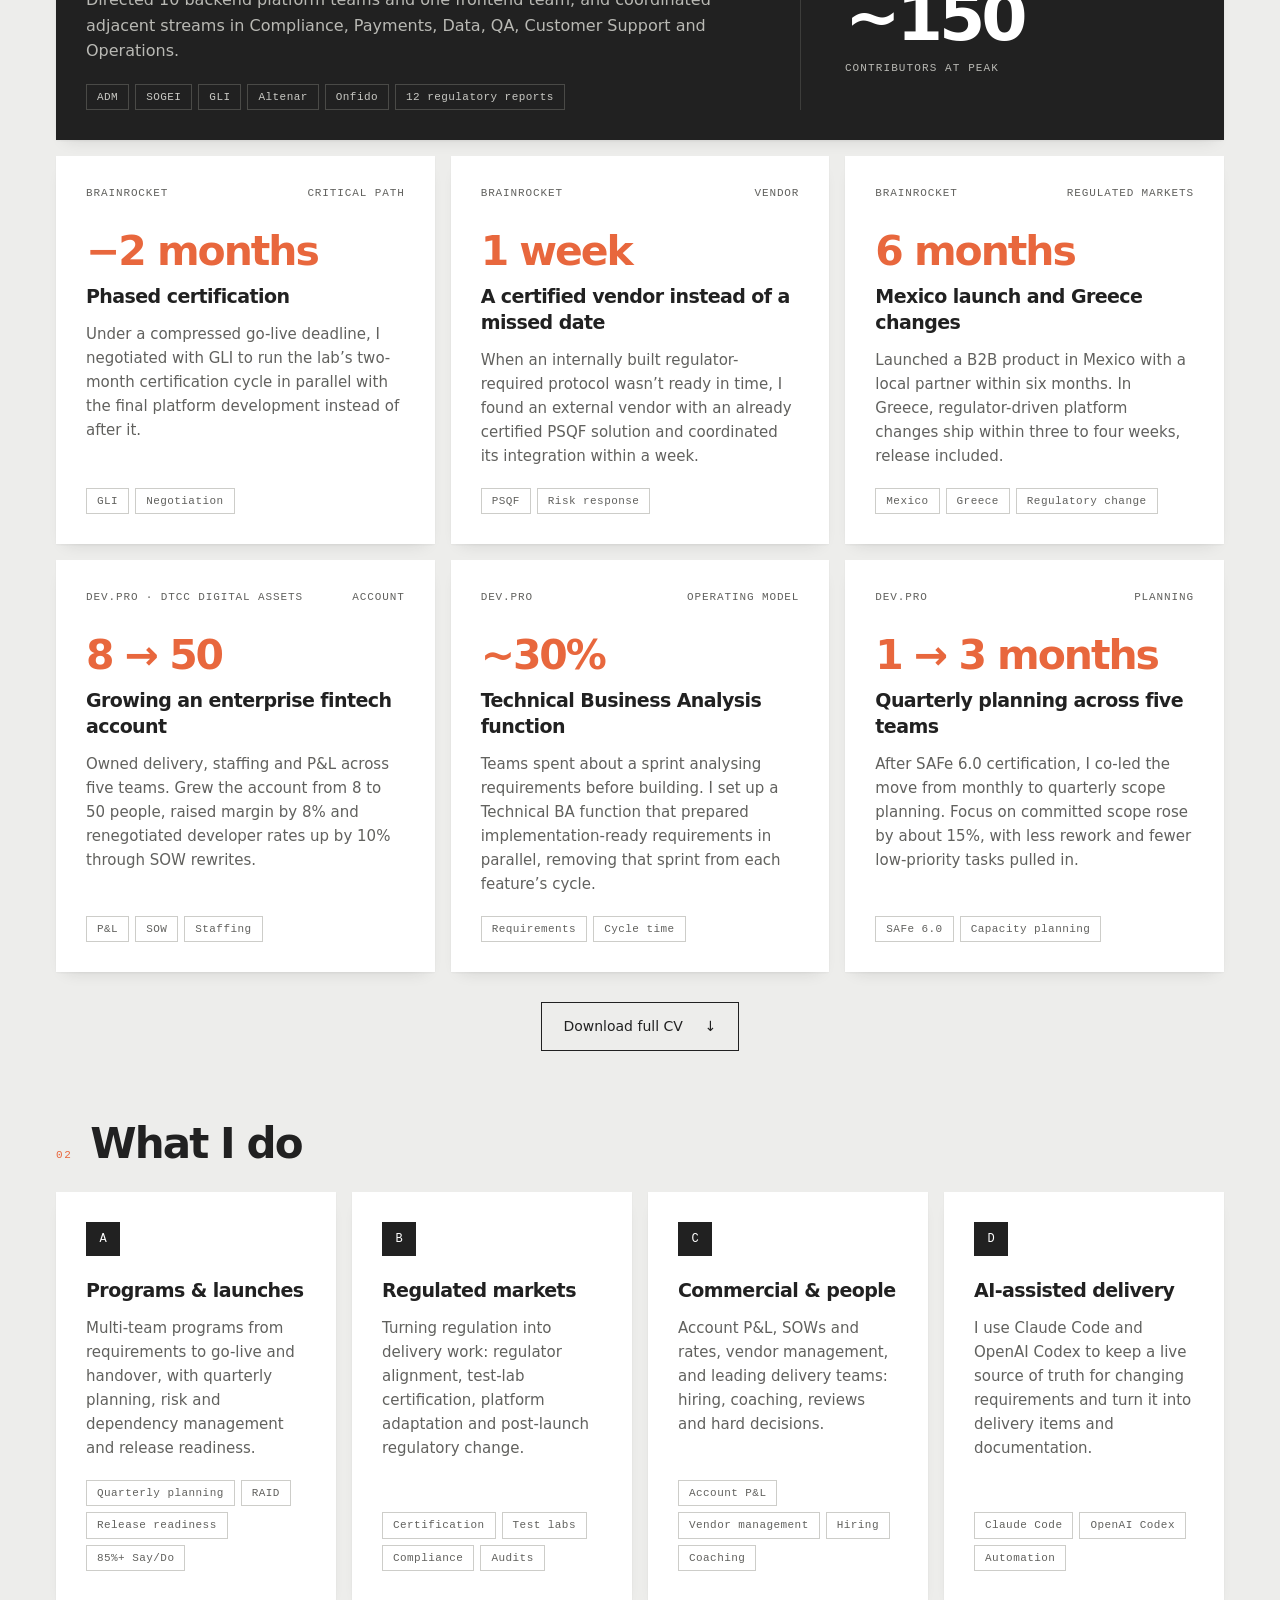
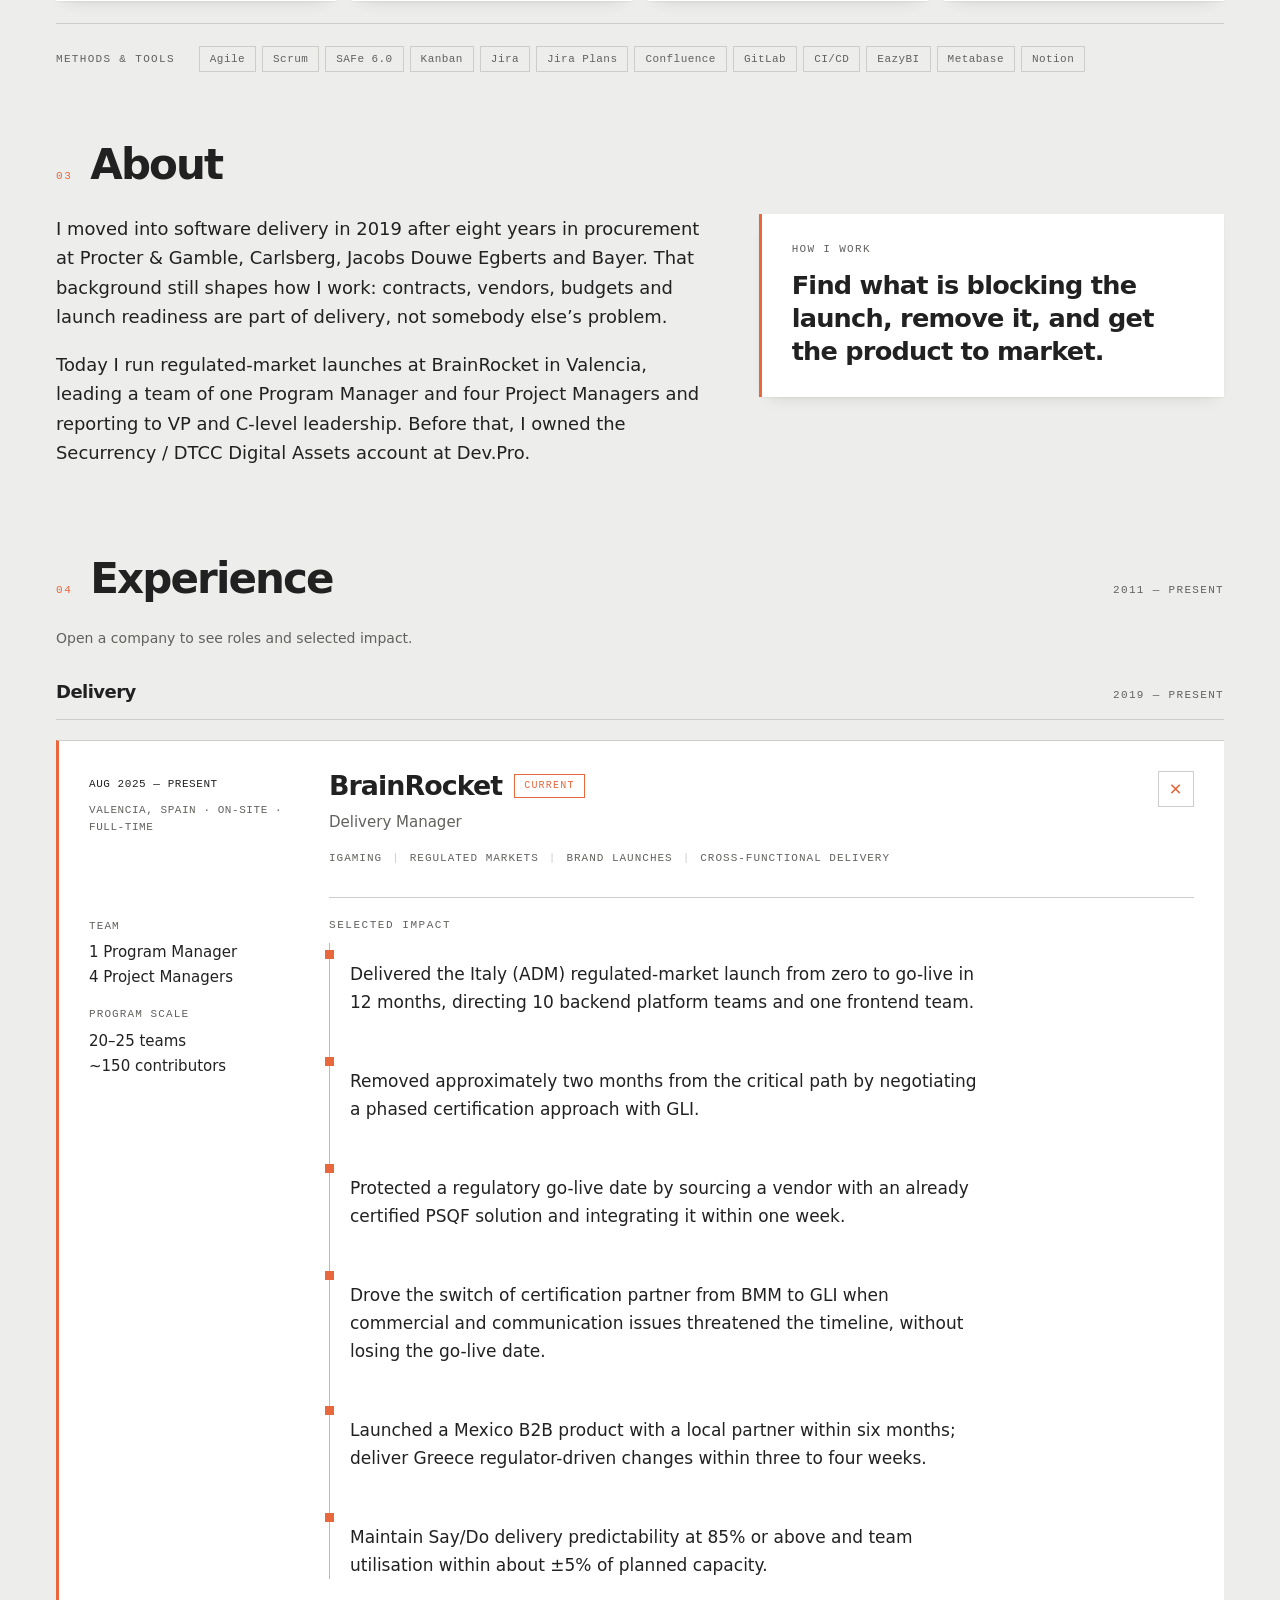
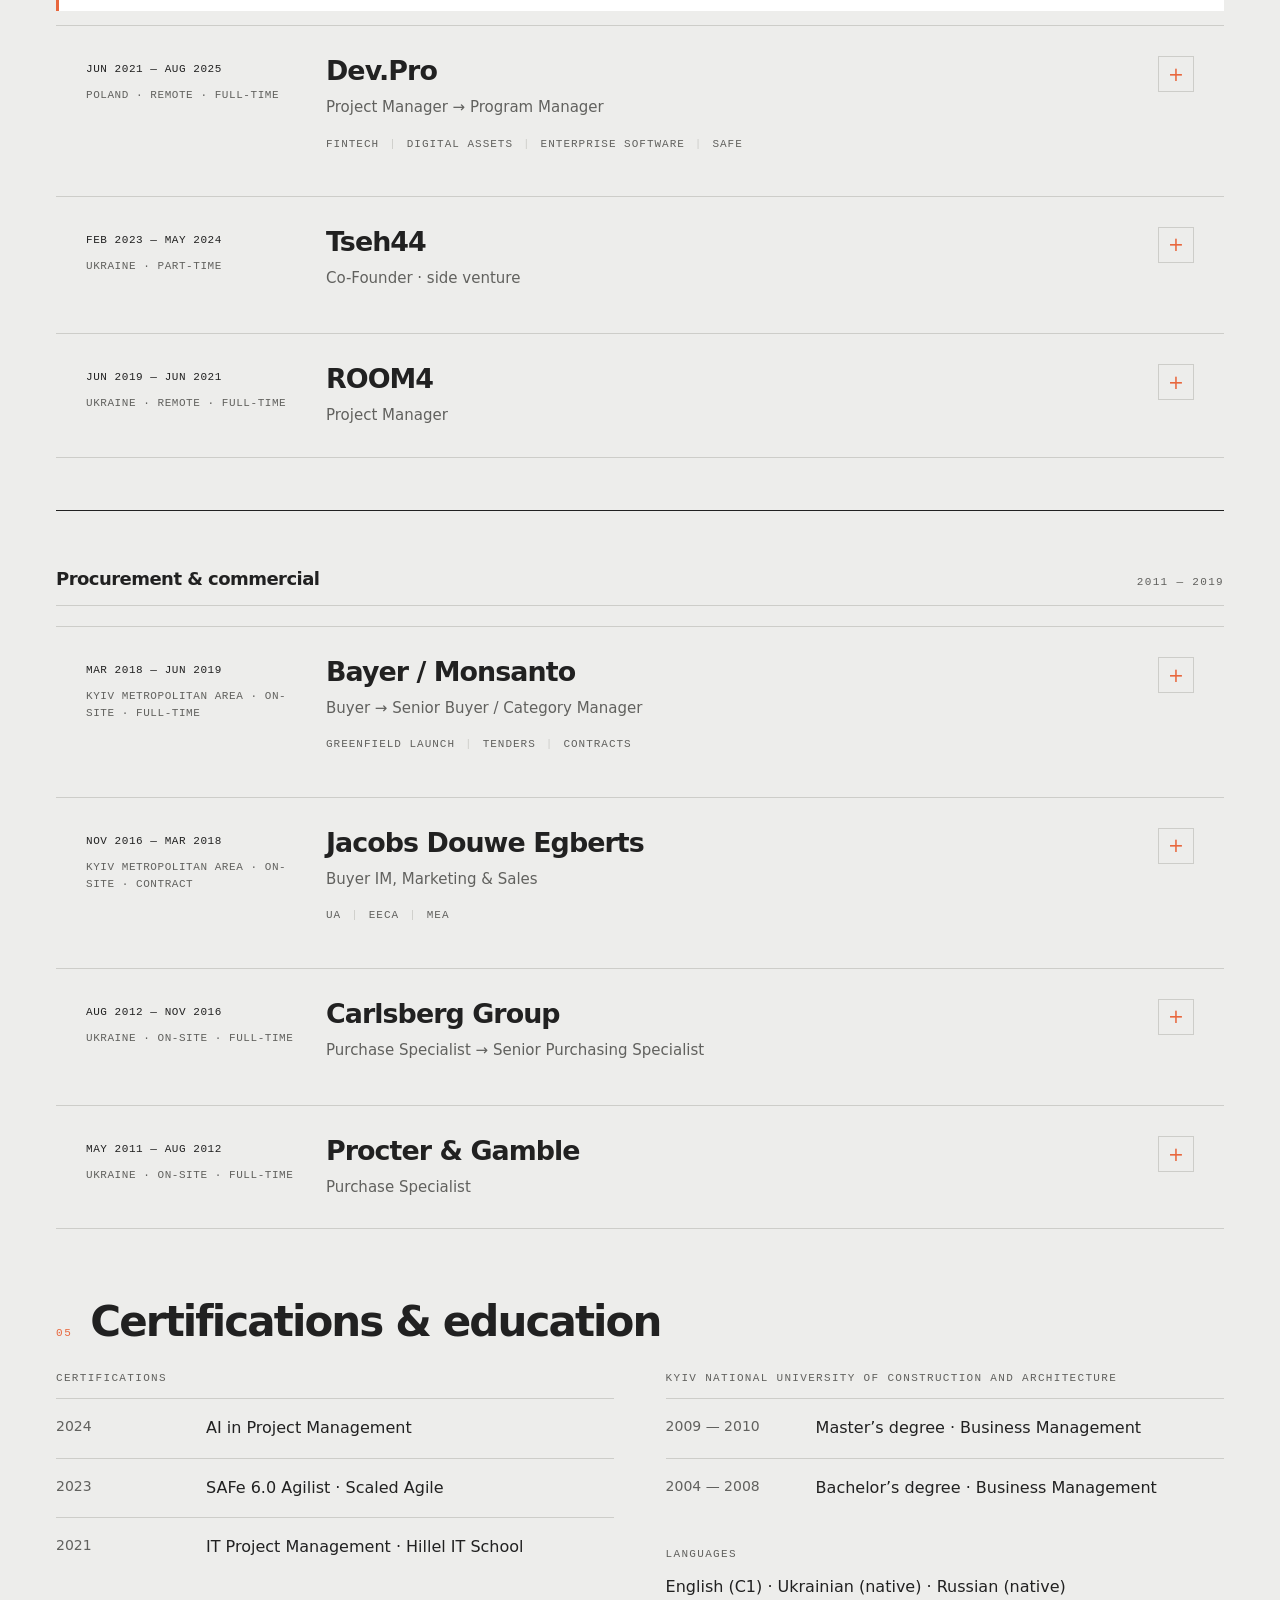
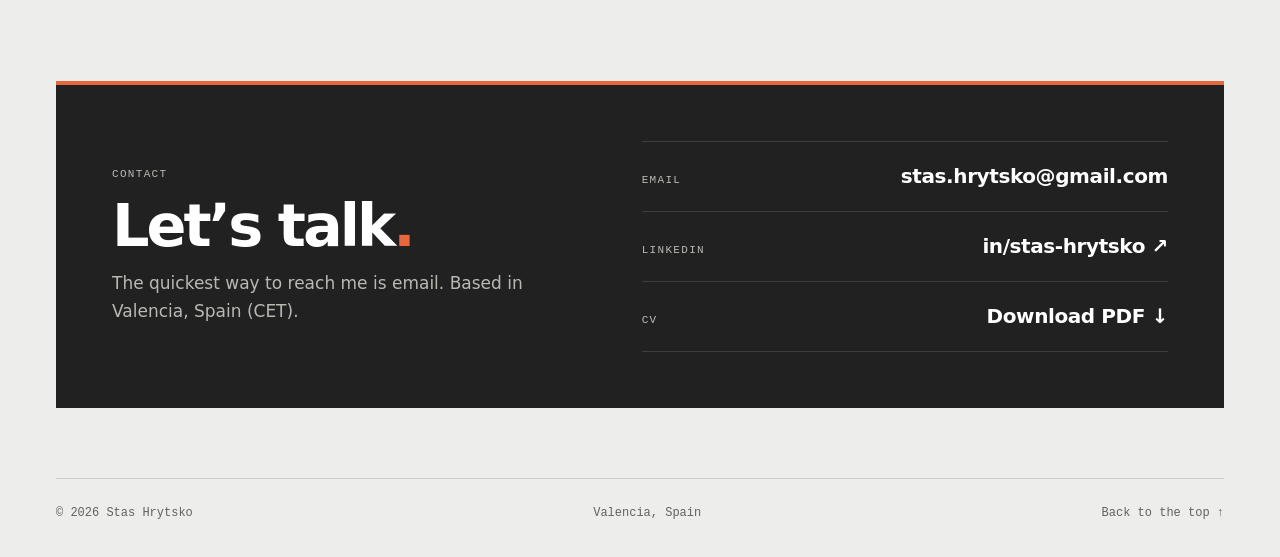
==== commit 440307f5: "Rebuild the site as a portfolio-style landing page - Add a hero with section navigation, CV download" ====
--- a/index.html
+++ b/index.html
@@ -4,7 +4,8 @@
 <meta charset="utf-8">
 <meta name="viewport" content="width=device-width, initial-scale=1">
 <title>Stas Hrytsko — Technical Program &amp; Delivery Manager</title>
-<meta name="description" content="Stas Hrytsko, Technical Program &amp; Delivery Manager in Valencia. Career in software delivery for regulated markets, fintech and digital assets, earlier procurement roles and education.">
+<meta name="description" content="Stas Hrytsko, Technical Program &amp; Delivery Manager in Valencia. Regulated-market launches from zero to go-live, multi-team programs, account P&amp;L and delivery leadership.">
+<meta name="author" content="Stas Hrytsko">
 <link rel="icon" type="image/svg+xml" href="./favicon.svg">
 <link rel="stylesheet" href="./styles.css">
 <meta name="theme-color" content="#ededeb">
@@ -13,42 +14,180 @@
 <a class="skip" href="#main">Skip to content</a>
 <header>
 <div class="wrap nav">
-<a class="wordmark" href="./" aria-label="Stas Hrytsko home">SH<span>.</span></a>
+<a class="wordmark" href="#top" aria-label="Stas Hrytsko, back to top">SH<span>.</span></a>
+<nav class="site-nav" aria-label="Sections">
+<a href="#work">Work</a>
+<a href="#expertise">Expertise</a>
+<a href="#about">About</a>
+<a href="#experience">Experience</a>
+<a href="#contact">Contact</a>
+</nav>
+<a class="button button--small" href="./Stas_Hrytsko_CV.pdf" download>CV <span aria-hidden="true">↓</span></a>
 </div>
 </header>
 <main class="wrap" id="main">
 
-<section class="page-hero work-hero" aria-labelledby="page-title">
-<div class="work-hero-grid">
-<figure class="work-portrait">
+<section class="hero" id="top" aria-labelledby="page-title">
+<div class="hero-content">
+<p class="hero-eyebrow">Stas Hrytsko · Valencia, Spain</p>
+<h1 id="page-title">Technical Program &amp;&nbsp;Delivery Manager<span class="period">.</span></h1>
+<p class="lede">I lead software launches in regulated markets from zero to go-live. I bring engineering, product, compliance and external partners into one delivery plan, find what is blocking the launch, and remove it.</p>
+<div class="actions">
+<a class="button" href="#work">See selected work <span aria-hidden="true">↓</span></a>
+<a class="button button--ghost" href="./Stas_Hrytsko_CV.pdf" download>Download CV <span aria-hidden="true">↓</span></a>
+</div>
+<div class="connect">
+<span class="connect-label">Connect</span>
+<a href="https://www.linkedin.com/in/stas-hrytsko/" target="_blank" rel="noopener noreferrer">LinkedIn ↗</a>
+<a href="mailto:stas.hrytsko@gmail.com">Email</a>
+</div>
+</div>
+<figure class="hero-portrait">
 <img src="./portrait.webp" width="960" height="1200" alt="Black-and-white portrait of Stas Hrytsko with an orange stripe in the background" decoding="async" fetchpriority="high">
 </figure>
-<div class="work-hero-content">
-<h1 id="page-title">Stas Hrytsko<span class="period">.</span></h1>
-<p class="work-title">Technical Program &amp; Delivery Manager</p>
-<p class="lede">I lead software launches in regulated markets, bringing engineering, product, compliance and external partners into one delivery plan. My job is to find what is blocking the launch, remove it and get the product to market.</p>
-<div class="actions"><a class="button" href="#career">Explore my career <span aria-hidden="true">↓</span></a><a class="text-link" href="https://www.linkedin.com/in/stas-hrytsko/" target="_blank" rel="noopener noreferrer">LinkedIn profile ↗</a><span class="small">Valencia, Spain</span></div>
-</div>
-</div>
-</section>
-
-<div class="stat-cards work-scope" aria-label="Delivery experience and scope">
-<div class="stat-card"><strong>7+ years</strong><span>Leading software delivery</span></div>
-<div class="stat-card"><strong>~150 people</strong><span>Largest program coordinated</span></div>
-<div class="stat-card"><strong>End-to-end</strong><span>From planning to launch</span></div>
-</div>
-
-<section class="work-section" id="practice" aria-labelledby="practice-title">
-<div class="section-head"><span class="section-index">01</span><h2 id="practice-title">What I do</h2></div>
-<div class="card-grid card-grid--three">
-<article class="flat-card reveal"><h3>Programs &amp; launches</h3><p>Regulated launches from zero to go-live across engineering, product, compliance, payments, data, DevOps, QA and operations.</p></article>
-<article class="flat-card reveal"><h3>Platforms &amp; partners</h3><p>Platform and third-party integrations, vendor coordination and certification with external partners.</p></article>
-<article class="flat-card reveal"><h3>People, commercial &amp; AI</h3><p>Delivery-team leadership, P&amp;L and capacity planning. I use AI for requirements, risk analysis and clear delivery documentation.</p></article>
-</div>
-</section>
-
-<section class="work-section" id="career" aria-labelledby="career-title">
-<div class="section-head"><span class="section-index">02</span><h2 id="career-title">Career</h2><span class="section-note">2011 — Present</span></div>
+</section>
+
+<div class="stats" aria-label="Delivery scope">
+<div class="stat"><strong>7+ years</strong><span>Leading software delivery</span></div>
+<div class="stat"><strong>~150</strong><span>Contributors on one regulated launch</span></div>
+<div class="stat"><strong>20–25</strong><span>Teams and departments coordinated</span></div>
+<div class="stat"><strong>8 → 50</strong><span>People on the account I grew at Dev.Pro</span></div>
+</div>
+
+<section class="companies" aria-labelledby="companies-title">
+<h2 id="companies-title">Where I’ve delivered</h2>
+<ul>
+<li>BrainRocket</li>
+<li>DTCC Digital Assets</li>
+<li>Dev.Pro</li>
+<li>Bayer</li>
+<li>Jacobs Douwe Egberts</li>
+<li>Carlsberg</li>
+<li>Procter &amp; Gamble</li>
+</ul>
+</section>
+
+<section class="work-section" id="work" aria-labelledby="work-title">
+<div class="section-head"><span class="section-index">01</span><h2 id="work-title">Selected work</h2></div>
+<p class="section-lede">Delivery cases from regulated launches and an enterprise fintech account. What was in the way, what I did, and what changed.</p>
+
+<article class="case case--featured reveal">
+<div class="case-text">
+<div class="case-top"><span>BrainRocket</span><span>Regulated launch</span></div>
+<h3>Italy (ADM) market launch, zero to go-live</h3>
+<p>Led platform certification and product launch for the Italian regulated market. Directed 10 backend platform teams and one frontend team, and coordinated adjacent streams in Compliance, Payments, Data, QA, Customer Support and Operations.</p>
+<ul class="chips"><li>ADM</li><li>SOGEI</li><li>GLI</li><li>Altenar</li><li>Onfido</li><li>12 regulatory reports</li></ul>
+</div>
+<div class="case-figure">
+<strong>12<span> months</span></strong>
+<span>from zero to go-live</span>
+<strong>~150</strong>
+<span>contributors at peak</span>
+</div>
+</article>
+
+<div class="case-grid">
+<article class="case reveal">
+<div class="case-top"><span>BrainRocket</span><span>Critical path</span></div>
+<strong class="case-metric">−2 months</strong>
+<h3>Phased certification</h3>
+<p>Under a compressed go-live deadline, I negotiated with GLI to run the lab’s two-month certification cycle in parallel with the final platform development instead of after it.</p>
+<ul class="chips"><li>GLI</li><li>Negotiation</li></ul>
+</article>
+
+<article class="case reveal">
+<div class="case-top"><span>BrainRocket</span><span>Vendor</span></div>
+<strong class="case-metric">1 week</strong>
+<h3>A certified vendor instead of a missed date</h3>
+<p>When an internally built regulator-required protocol wasn’t ready in time, I found an external vendor with an already certified PSQF solution and coordinated its integration within a week.</p>
+<ul class="chips"><li>PSQF</li><li>Risk response</li></ul>
+</article>
+
+<article class="case reveal">
+<div class="case-top"><span>BrainRocket</span><span>Regulated markets</span></div>
+<strong class="case-metric">6 months</strong>
+<h3>Mexico launch and Greece changes</h3>
+<p>Launched a B2B product in Mexico with a local partner within six months. In Greece, regulator-driven platform changes ship within three to four weeks, release included.</p>
+<ul class="chips"><li>Mexico</li><li>Greece</li><li>Regulatory change</li></ul>
+</article>
+
+<article class="case reveal">
+<div class="case-top"><span>Dev.Pro · DTCC Digital Assets</span><span>Account</span></div>
+<strong class="case-metric">8 → 50</strong>
+<h3>Growing an enterprise fintech account</h3>
+<p>Owned delivery, staffing and P&amp;L across five teams. Grew the account from 8 to 50 people, raised margin by 8% and renegotiated developer rates up by 10% through SOW rewrites.</p>
+<ul class="chips"><li>P&amp;L</li><li>SOW</li><li>Staffing</li></ul>
+</article>
+
+<article class="case reveal">
+<div class="case-top"><span>Dev.Pro</span><span>Operating model</span></div>
+<strong class="case-metric">~30%</strong>
+<h3>Technical Business Analysis function</h3>
+<p>Teams spent about a sprint analysing requirements before building. I set up a Technical BA function that prepared implementation-ready requirements in parallel, removing that sprint from each feature’s cycle.</p>
+<ul class="chips"><li>Requirements</li><li>Cycle time</li></ul>
+</article>
+
+<article class="case reveal">
+<div class="case-top"><span>Dev.Pro</span><span>Planning</span></div>
+<strong class="case-metric">1 → 3 months</strong>
+<h3>Quarterly planning across five teams</h3>
+<p>After SAFe 6.0 certification, I co-led the move from monthly to quarterly scope planning. Focus on committed scope rose by about 15%, with less rework and fewer low-priority tasks pulled in.</p>
+<ul class="chips"><li>SAFe 6.0</li><li>Capacity planning</li></ul>
+</article>
+</div>
+<p class="work-cta"><a class="button button--ghost" href="./Stas_Hrytsko_CV.pdf" download>Download full CV <span aria-hidden="true">↓</span></a></p>
+</section>
+
+<section class="work-section" id="expertise" aria-labelledby="expertise-title">
+<div class="section-head"><span class="section-index">02</span><h2 id="expertise-title">What I do</h2></div>
+<div class="expertise-grid">
+<article class="skill reveal">
+<span class="skill-index">A</span>
+<h3>Programs &amp; launches</h3>
+<p>Multi-team programs from requirements to go-live and handover, with quarterly planning, risk and dependency management and release readiness.</p>
+<ul class="chips"><li>Quarterly planning</li><li>RAID</li><li>Release readiness</li><li>85%+ Say/Do</li></ul>
+</article>
+<article class="skill reveal">
+<span class="skill-index">B</span>
+<h3>Regulated markets</h3>
+<p>Turning regulation into delivery work: regulator alignment, test-lab certification, platform adaptation and post-launch regulatory change.</p>
+<ul class="chips"><li>Certification</li><li>Test labs</li><li>Compliance</li><li>Audits</li></ul>
+</article>
+<article class="skill reveal">
+<span class="skill-index">C</span>
+<h3>Commercial &amp; people</h3>
+<p>Account P&amp;L, SOWs and rates, vendor management, and leading delivery teams: hiring, coaching, reviews and hard decisions.</p>
+<ul class="chips"><li>Account P&amp;L</li><li>Vendor management</li><li>Hiring</li><li>Coaching</li></ul>
+</article>
+<article class="skill reveal">
+<span class="skill-index">D</span>
+<h3>AI-assisted delivery</h3>
+<p>I use Claude Code and OpenAI Codex to keep a live source of truth for changing requirements and turn it into delivery items and documentation.</p>
+<ul class="chips"><li>Claude Code</li><li>OpenAI Codex</li><li>Automation</li></ul>
+</article>
+</div>
+<div class="tools reveal">
+<span class="tools-label">Methods &amp; tools</span>
+<ul class="chips"><li>Agile</li><li>Scrum</li><li>SAFe 6.0</li><li>Kanban</li><li>Jira</li><li>Jira Plans</li><li>Confluence</li><li>GitLab</li><li>CI/CD</li><li>EazyBI</li><li>Metabase</li><li>Notion</li></ul>
+</div>
+</section>
+
+<section class="work-section about" id="about" aria-labelledby="about-title">
+<div class="section-head"><span class="section-index">03</span><h2 id="about-title">About</h2></div>
+<div class="about-grid">
+<div class="about-text">
+<p>I moved into software delivery in 2019 after eight years in procurement at Procter &amp; Gamble, Carlsberg, Jacobs Douwe Egberts and Bayer. That background still shapes how I work: contracts, vendors, budgets and launch readiness are part of delivery, not somebody else’s problem.</p>
+<p>Today I run regulated-market launches at BrainRocket in Valencia, leading a team of one Program Manager and four Project Managers and reporting to VP and C-level leadership. Before that, I owned the Securrency / DTCC Digital Assets account at Dev.Pro.</p>
+</div>
+<blockquote class="principle reveal">
+<span class="tools-label">How I work</span>
+<p>Find what is blocking the launch, remove it, and get the product to market.</p>
+</blockquote>
+</div>
+</section>
+
+<section class="work-section" id="experience" aria-labelledby="experience-title">
+<div class="section-head"><span class="section-index">04</span><h2 id="experience-title">Experience</h2><span class="section-note">2011 — Present</span></div>
 <p class="small career-hint">Open a company to see roles and selected impact.</p>
 
 <div class="chapter">
@@ -68,15 +207,18 @@
 <div class="job-body">
 <dl class="job-meta">
 <div><dt>Team</dt><dd>1 Program Manager<br>4 Project Managers</dd></div>
-<div><dt>Program scale</dt><dd>~150 contributors</dd></div>
+<div><dt>Program scale</dt><dd>20–25 teams<br>~150 contributors</dd></div>
 </dl>
 <div class="job-blocks">
 <div class="job-block">
 <h4>Selected impact</h4>
 <ul class="role-history">
-<li><p>Led Italy’s regulated platform certification and launch from zero to go-live across 10 backend teams, one frontend team and adjacent business functions.</p></li>
-<li><p>Removed approximately two months from the critical path by running certification in parallel with final development.</p></li>
-<li><p>Led a Mexico B2B launch with a local partner within six months and Greece regulatory changes typically delivered within three to four weeks.</p></li>
+<li><p>Delivered the Italy (ADM) regulated-market launch from zero to go-live in 12 months, directing 10 backend platform teams and one frontend team.</p></li>
+<li><p>Removed approximately two months from the critical path by negotiating a phased certification approach with GLI.</p></li>
+<li><p>Protected a regulatory go-live date by sourcing a vendor with an already certified PSQF solution and integrating it within one week.</p></li>
+<li><p>Drove the switch of certification partner from BMM to GLI when commercial and communication issues threatened the timeline, without losing the go-live date.</p></li>
+<li><p>Launched a Mexico B2B product with a local partner within six months; deliver Greece regulator-driven changes within three to four weeks.</p></li>
+<li><p>Maintain Say/Do delivery predictability at 85% or above and team utilisation within about ±5% of planned capacity.</p></li>
 </ul>
 </div>
 </div>
@@ -103,17 +245,20 @@
 <h4>Positions</h4>
 <div class="role-accordions">
 
-<details class="role-item">
+<details class="role-item" open>
 <summary>
 <span class="role-item-title"><strong>Program Manager</strong><span class="small">Feb 2023 — Aug 2025</span></span>
 <span class="role-item-toggle" aria-hidden="true">+</span>
 </summary>
 <div class="role-item-body">
-<p class="role-context">FinTech · Digital assets · Enterprise software · SAFe</p>
+<p class="role-context">Securrency / DTCC Digital Assets · Five teams · SAFe</p>
 <ul>
-<li>Owned delivery for the Securrency / DTCC Digital Assets account across five software teams, scaling the account from 8 to 50 people.</li>
-<li>Owned account-level P&amp;L, increased margin by 8% and renegotiated developer rates upward by 10%.</li>
-<li>Created and scaled a Technical Business Analysis function that removed roughly one sprint from feature delivery — an approximate 30% cycle-time reduction.</li>
+<li>Grew the account from 8 to 50 people and increased account margin by 8% while owning P&amp;L, staffing and commercial performance.</li>
+<li>Rewrote Statements of Work and renegotiated developer rates upward by 10%; ran quarterly commercial planning for budget, headcount and promotions.</li>
+<li>Set up and scaled a Technical Business Analysis function, removing about one sprint of analysis from a two-to-three-sprint cycle (~30% per feature).</li>
+<li>Co-led the move from monthly to quarterly planning across five teams, increasing focus on committed scope by about 15%.</li>
+<li>Brought a separately run Data team into the program’s processes within three months, reducing month-end integration and regression issues.</li>
+<li>Introduced twice-yearly in-person workshops with client stakeholders to settle disputed scope and align roadmap priorities.</li>
 </ul>
 </div>
 </details>
@@ -149,7 +294,7 @@
 <span class="job-aside"><span class="job-dates">Feb 2023 — May 2024</span><span class="job-place">Ukraine · Part-time</span></span>
 <span class="job-main">
 <span class="job-company">Tseh44</span>
-<span class="job-role">Co-Founder</span>
+<span class="job-role">Co-Founder · side venture</span>
 </span>
 <span class="job-toggle" aria-hidden="true"><span class="job-toggle-icon">+</span></span>
 </summary>
@@ -161,8 +306,8 @@
 <div class="job-block">
 <h4>Selected impact</h4>
 <ul class="role-history">
-<li><p>Led the launch of a coworking space from concept and facility renovation through operational readiness.</p></li>
-<li><p>Developed the go-to-market strategy, defined the service offering and established the core business operations.</p></li>
+<li><p>Led the launch of a coworking space from concept through operational readiness, alongside the Dev.Pro role.</p></li>
+<li><p>Developed the go-to-market strategy covering services, marketing campaigns and business operations.</p></li>
 </ul>
 </div>
 </div>
@@ -184,9 +329,9 @@
 <div class="job-block">
 <h4>Selected impact</h4>
 <ul class="role-history">
-<li><p>Delivered a custom CRM platform from scratch, achieving 90% client satisfaction while keeping delivery delays below 5%.</p></li>
-<li><p>Led a six-person cross-functional team through a nine-month development cycle and secured an extended support contract.</p></li>
-<li><p>Introduced Scrum delivery, GitLab CI/CD and automated regression testing, reducing manual QA effort by 15%.</p></li>
+<li><p>Delivered a mobile application in six months with a two-person team, and a custom CRM platform for an architectural bureau in 10–12 months with a five-person team.</p></li>
+<li><p>Owned requirements, planning, QA coordination, release readiness and client communication, and set up Scrum-based delivery.</p></li>
+<li><p>Coordinated a GitLab CI/CD pipeline and automated regression suite, reducing manual QA effort by 15%.</p></li>
 </ul>
 </div>
 </div>
@@ -204,9 +349,9 @@
 <summary class="job-summary">
 <span class="job-aside"><span class="job-dates">Mar 2018 — Jun 2019</span><span class="job-place">Kyiv Metropolitan Area · On-site · Full-time</span></span>
 <span class="job-main">
-<span class="job-company">Bayer</span>
-<span class="job-role">Buyer → Senior Buyer</span>
-<span class="job-domains"><span>Contract management</span><span>Change management</span></span>
+<span class="job-company">Bayer / Monsanto</span>
+<span class="job-role">Buyer → Senior Buyer / Category Manager</span>
+<span class="job-domains"><span>Greenfield launch</span><span>Tenders</span><span>Contracts</span></span>
 </span>
 <span class="job-toggle" aria-hidden="true"><span class="job-toggle-icon">+</span></span>
 </summary>
@@ -226,8 +371,8 @@
 <div class="job-block">
 <h4>Selected impact</h4>
 <ul class="role-history">
-<li><p>Supported the launch of Eastern Europe’s largest DEKALB corn-seed facility, a €200M program with annual capacity of 875,000 units.</p></li>
-<li><p>Managed more than $1.2M in tenders through SAP Ariba, achieving 2–15% cost optimization through structured bidding and vendor management.</p></li>
+<li><p>Supported the greenfield launch of a corn-seed processing facility in Pochuiky, managing approximately $5–7M in procurement spend across equipment, operations and external services.</p></li>
+<li><p>Ran sourcing, tenders and contracts: tractors and equipment ($600K, 5% saving), warehousing ($450K, 6% saving) and production transport ($400K, 5% saving).</p></li>
 </ul>
 </div>
 <div class="job-block">
@@ -255,8 +400,8 @@
 <div class="job-block">
 <h4>Selected impact</h4>
 <ul class="role-history">
-<li><p>Managed more than 50 suppliers across EECA and MEA, achieving 5–10% cost reductions on $500K in tenders.</p></li>
-<li><p>Secured strategic partnerships for a cross-sales program with an annual value of $800K.</p></li>
+<li><p>Led coffee-machine procurement projects with an $800K budget, negotiating 3–10% savings and 140-day post-payment terms.</p></li>
+<li><p>Managed purchase requisitions, supplier negotiations, contracts and supplier relationships.</p></li>
 </ul>
 </div>
 </div>
@@ -320,15 +465,43 @@
 </div>
 </section>
 
-<section class="work-section" id="education" aria-labelledby="education-title">
-<div class="section-head"><span class="section-index">03</span><h2 id="education-title">Education</h2></div>
-<article class="flat-card reveal">
-<span class="card-label">Kyiv National University of Construction and Architecture</span>
-<div class="education-rows"><div><span class="small">2009 — 2010</span><p>Master's degree · Business Management</p></div><div><span class="small">2004 — 2008</span><p>Bachelor's degree · Business Management</p></div></div>
-</article>
+<section class="work-section" id="credentials" aria-labelledby="credentials-title">
+<div class="section-head"><span class="section-index">05</span><h2 id="credentials-title">Certifications &amp; education</h2></div>
+<div class="credentials-grid">
+<div class="credential-list reveal">
+<span class="tools-label">Certifications</span>
+<div class="education-rows">
+<div><span class="small">2024</span><p>AI in Project Management</p></div>
+<div><span class="small">2023</span><p>SAFe 6.0 Agilist · Scaled Agile</p></div>
+<div><span class="small">2021</span><p>IT Project Management · Hillel IT School</p></div>
+</div>
+</div>
+<div class="credential-list reveal">
+<span class="tools-label">Kyiv National University of Construction and Architecture</span>
+<div class="education-rows">
+<div><span class="small">2009 — 2010</span><p>Master’s degree · Business Management</p></div>
+<div><span class="small">2004 — 2008</span><p>Bachelor’s degree · Business Management</p></div>
+</div>
+<span class="tools-label languages-label">Languages</span>
+<p class="languages">English (C1) · Ukrainian (native) · Russian (native)</p>
+</div>
+</div>
+</section>
+
+<section class="contact reveal" id="contact" aria-labelledby="contact-title">
+<div>
+<span class="contact-kicker">Contact</span>
+<h2 id="contact-title">Let’s talk<span class="period">.</span></h2>
+<p>The quickest way to reach me is email. Based in Valencia, Spain (CET).</p>
+</div>
+<div class="contact-actions">
+<a class="contact-link" href="mailto:stas.hrytsko@gmail.com"><span>Email</span><strong>stas.hrytsko@gmail.com</strong></a>
+<a class="contact-link" href="https://www.linkedin.com/in/stas-hrytsko/" target="_blank" rel="noopener noreferrer"><span>LinkedIn</span><strong>in/stas-hrytsko ↗</strong></a>
+<a class="contact-link" href="./Stas_Hrytsko_CV.pdf" download><span>CV</span><strong>Download PDF ↓</strong></a>
+</div>
 </section>
 
 </main>
-<footer class="wrap"><div class="footer"><span>© 2026 Stas Hrytsko</span><span>Valencia, Spain</span><a href="#main">Back to the top ↑</a></div></footer>
+<footer class="wrap"><div class="footer"><span>© 2026 Stas Hrytsko</span><span>Valencia, Spain</span><a href="#top">Back to the top ↑</a></div></footer>
 </body>
 </html>
--- a/styles.css
+++ b/styles.css
@@ -21,9 +21,6 @@
 .small{font-size:14px;color:var(--muted)}
 .footer{display:flex;justify-content:space-between;gap:20px;padding:25px 0 35px;border-top:1px solid var(--line);font:12px/1.5 var(--mono);color:var(--muted)}
 .footer a:hover{color:var(--blue)}
-.page-hero{padding:40px 0 55px}
-.page-hero h1{font-size:clamp(46px,6.6vw,84px);font-weight:700;line-height:1.02;letter-spacing:-.055em;max-width:960px;margin:28px 0}
-.page-hero .lede{font-size:24px;color:var(--muted);max-width:760px;line-height:1.5}
 details{border-top:1px solid var(--line);padding:21px 0}
 details:last-child{border-bottom:1px solid var(--line)}
 summary{cursor:pointer;list-style:none;display:flex;justify-content:space-between;gap:20px;font-size:19px;line-height:1.4}
@@ -43,9 +40,6 @@
 .section-head h2{font-size:clamp(28px,7vw,36px);letter-spacing:-.04em}
 .section-head .small{font-size:13px}
 .footer{flex-wrap:wrap;font-size:11px}
-.page-hero{padding:30px 0}
-.page-hero h1{font-size:clamp(44px,11vw,72px)}
-.page-hero .lede{font-size:20px}
 .meta{overflow-wrap:anywhere}
 }
 @media(max-width:365px){.wrap{padding:0 17px}
@@ -57,29 +51,12 @@
 }
 
 /* Career: overview and progressively disclosed roles. */
-.work-hero .period{color:var(--accent)}
-.work-hero-grid{display:grid;grid-template-columns:minmax(0,270px) minmax(0,1fr);gap:clamp(32px,5vw,64px);align-items:start}
-.work-portrait{position:relative;margin:0;aspect-ratio:2/3;overflow:hidden;background:#fff}
-.work-hero-content{min-width:0}
-.work-hero .work-title{font-size:22px;font-weight:600;letter-spacing:-.5px;margin:32px 0 12px}
-.work-hero .lede{font-size:20px;max-width:810px;margin-top:0}
-.stat-cards{display:grid;grid-template-columns:repeat(3,minmax(0,1fr));gap:16px;margin-bottom:70px}
-.stat-card{background:#fff;padding:28px 26px 30px;box-shadow:0 1px 2px rgba(33,33,33,.05),0 8px 16px -10px rgba(33,33,33,.18)}
-.stat-card strong{display:block;font-size:clamp(38px,3.6vw,50px);font-weight:700;line-height:1.1;letter-spacing:-.05em;margin-bottom:14px}
-.stat-card span{display:block;color:var(--muted);font-size:14px;line-height:1.55;max-width:240px}
 .work-section{padding:0 0 70px;scroll-margin-top:115px}
 .work-section .section-head{justify-content:flex-start;align-items:baseline;gap:18px;margin-bottom:26px}
 .section-index{font:11px/1 var(--mono);letter-spacing:.14em;color:var(--accent)}
 .section-note{margin-left:auto;font:11px/1 var(--mono);letter-spacing:.12em;text-transform:uppercase;color:var(--muted)}
 .work-section h3{font-size:19px;line-height:1.35;font-weight:700;letter-spacing:-.03em;margin:0 0 12px}
 .work-section p{margin:0 0 18px}
-.card-grid{display:grid;grid-template-columns:repeat(2,minmax(0,1fr));gap:16px}
-.card-grid--three{grid-template-columns:repeat(3,minmax(0,1fr));margin-top:16px}
-.flat-card{background:#fff;padding:clamp(22px,2.4vw,30px);box-shadow:0 1px 2px rgba(33,33,33,.05),0 8px 16px -10px rgba(33,33,33,.16);transition:transform .25s ease,box-shadow .25s ease}
-.flat-card p:last-child{margin-bottom:0}
-.card-label{display:block;margin-bottom:12px;font:11px/1.5 var(--mono);letter-spacing:.1em;text-transform:uppercase;color:var(--muted)}
-.flat-card p{color:var(--muted);font-size:16px}
-@media(hover:hover){.flat-card:hover{transform:translateY(-2px);box-shadow:0 1px 2px rgba(33,33,33,.06),0 16px 28px -14px rgba(33,33,33,.26)}}
 .career-hint{margin-bottom:30px!important}
 .chapter+.chapter{margin-top:52px}
 .chapter-head{display:flex;align-items:baseline;gap:16px;padding-bottom:14px;border-bottom:1px solid var(--line);margin-bottom:20px}
@@ -149,29 +126,14 @@
 .education-rows{margin-top:6px}
 .education-rows>div{display:grid;grid-template-columns:130px 1fr;gap:20px;padding:16px 0;border-top:1px solid var(--line)}
 .education-rows p{margin:0;font-size:16px}
-@media(max-width:850px){.work-section .section-head h2{font-size:clamp(28px,5vw,40px)}.card-grid,.card-grid--three{grid-template-columns:1fr}}
-@media(max-width:760px){.work-hero-grid{grid-template-columns:1fr;gap:24px}
-.work-portrait{width:150px;aspect-ratio:2/3}
-}
+@media(max-width:850px){.work-section .section-head h2{font-size:clamp(28px,5vw,40px)}}
 @media(max-width:600px){
-.work-hero h1{font-size:clamp(40px,9.5vw,56px)}
-.work-hero .work-title{font-size:19px}
-.work-hero .lede{font-size:17px}
-.stat-cards{grid-template-columns:1fr;gap:12px;margin-bottom:40px}
-.stat-card{padding:22px}
-.stat-card strong{font-size:36px;margin-bottom:8px}
-.stat-card span{max-width:none}
 .job-company{font-size:24px}
 .education-rows>div{grid-template-columns:1fr;gap:6px}
 .work-section{padding-bottom:44px}
 }
 
 /* Motion: entrance on load, reveal on scroll, smooth disclosure. */
-.work-portrait{animation:rise .8s cubic-bezier(.2,.7,.2,1) both}
-.work-hero h1{animation:rise .7s cubic-bezier(.2,.7,.2,1) both}
-.work-hero .work-title{animation:rise .7s .07s cubic-bezier(.2,.7,.2,1) both}
-.work-hero .lede{animation:rise .7s .13s cubic-bezier(.2,.7,.2,1) both}
-.work-hero .actions{animation:rise .7s .19s cubic-bezier(.2,.7,.2,1) both}
 @supports (animation-timeline:view()){@media(prefers-reduced-motion:no-preference){
 .reveal{animation:rise .8s cubic-bezier(.2,.7,.2,1) both;animation-timeline:view();animation-range:entry 2% cover 20%}
 }}
@@ -184,40 +146,9 @@
 @keyframes rise{from{opacity:0;transform:translateY(16px)}to{opacity:1;transform:none}}
 
 /* Career: editorial hierarchy; secondary information uses simple rows. */
-.work-page .work-hero-grid{grid-template-columns:minmax(0,.9fr) minmax(0,1.1fr);align-items:center;gap:clamp(28px,4vw,56px)}
-.work-page .work-portrait{width:100%;max-width:480px;aspect-ratio:4/5;background:var(--paper)}
-.work-page .work-portrait img{display:block;width:100%;height:100%;object-fit:contain;object-position:center}
-.work-page .work-hero h1{font-size:clamp(40px,4.6vw,64px);margin:0 0 24px;overflow-wrap:break-word}
-.work-page .work-title{margin:0 0 14px}
-.work-page .work-hero .lede{font-size:18px;line-height:1.65}
-.work-page .work-scope{grid-template-columns:repeat(3,minmax(0,1fr));gap:0;padding:26px 0;margin-bottom:56px;border-block:1px solid var(--line)}
-.work-page .stat-card{background:none;box-shadow:none;padding:0 28px}
-.work-page .stat-card:first-child{padding-left:0}
-.work-page .stat-card:not(:last-child){border-right:1px solid var(--line)}
-.work-page .stat-card strong{font-size:clamp(28px,3.5vw,44px)}
-.work-page .stat-card span{max-width:340px}
-.work-page .flat-card{background:none;box-shadow:none;border-top:1px solid var(--line);padding:22px 0;transform:none;transition:none}
-.work-page .card-grid{column-gap:36px}
 .work-page .job--current .job-block h4{color:var(--muted)}
 .work-page .job-summary:focus-visible{outline-offset:-6px}
 .chapter--procurement{margin-top:56px;padding-top:56px;border-top:1px solid var(--ink)}
-@media(max-width:760px){
-.work-page .work-hero-grid{grid-template-columns:minmax(0,.8fr) minmax(0,1.2fr);gap:24px}
-.work-page .work-hero h1{font-size:clamp(28px,5vw,40px)}
-.work-page .work-title{font-size:16px}
-.work-page .work-hero .lede{font-size:16px}
-}
-@media(max-width:540px){
-.work-page .work-hero-grid{grid-template-columns:1fr}
-.work-page .work-hero-content{grid-row:1}
-.work-page .work-hero h1{font-size:clamp(36px,9vw,48px)}
-.work-page .work-portrait{max-width:300px;justify-self:center}
-.work-page .work-scope{grid-template-columns:1fr;margin-bottom:40px;padding-block:10px}
-.work-page .stat-card{padding:16px 0;border-right:0!important}
-.work-page .stat-card+.stat-card{border-top:1px solid var(--line)}
-.work-page .stat-card strong{font-size:28px}
-.work-page .stat-card span{font-size:13px}
-}
 
 /* Dev.Pro: company disclosure with a second level for individual positions. */
 .role-accordions{border-bottom:1px solid var(--line)}
@@ -236,3 +167,104 @@
 .role-item-body ul{margin:16px 0 0;padding-left:20px}
 .role-item-body li{margin-top:10px;line-height:1.6}
 @media(max-width:600px){.role-item-title{align-items:flex-start;flex-direction:column;gap:4px}.role-item-body{padding-right:0}}
+
+/* Landing: hero, scope, companies, case studies, expertise, about, credentials and contact. */
+.site-nav{display:flex;gap:30px;margin-left:auto;font-size:14px}
+.site-nav a{padding:10px 0;color:var(--muted);transition:color .2s}
+.site-nav a:hover{color:var(--ink)}
+.button--small{min-height:40px;padding:9px 16px;gap:12px;font-size:13px}
+.button--ghost{background:transparent;color:var(--ink);box-shadow:inset 0 0 0 1px var(--ink)}
+.button--ghost:hover{background:var(--ink);color:#fff}
+.period{color:var(--accent)}
+.hero{display:grid;grid-template-columns:minmax(0,1.15fr) minmax(0,.85fr);align-items:center;gap:clamp(32px,5vw,72px);padding:clamp(40px,6vw,80px) 0 clamp(40px,5vw,64px)}
+.hero-eyebrow{margin:0 0 22px;font:12px/1.5 var(--mono);letter-spacing:.12em;text-transform:uppercase;color:var(--muted)}
+.hero h1{margin:0;font-size:clamp(44px,5.4vw,78px);font-weight:700;line-height:1.02;letter-spacing:-.055em;text-wrap:balance}
+.hero .lede{margin:28px 0 0;max-width:600px;font-size:clamp(17px,1.5vw,20px);line-height:1.6;color:var(--muted)}
+.hero .actions{margin-top:34px;gap:14px}
+.connect{display:flex;align-items:center;flex-wrap:wrap;gap:10px 22px;margin-top:28px;font-size:14px}
+.connect-label,.tools-label,.contact-kicker{display:block;flex-shrink:0;font:11px/1.4 var(--mono);letter-spacing:.12em;text-transform:uppercase;color:var(--muted)}
+.connect a{border-bottom:1px solid #92928d;padding:3px 0}
+.connect a:hover{color:var(--blue);border-color:var(--blue)}
+.hero-portrait{justify-self:end;width:100%;max-width:460px;margin:0;aspect-ratio:4/5;background:#fff;box-shadow:0 1px 2px rgba(33,33,33,.06),0 18px 34px -18px rgba(33,33,33,.35)}
+.hero-portrait img{display:block;width:100%;height:100%;object-fit:cover}
+.hero-eyebrow,.hero h1,.hero .lede,.hero .actions,.connect,.hero-portrait{animation:rise .7s cubic-bezier(.2,.7,.2,1) both}
+.hero h1{animation-delay:.05s}.hero .lede{animation-delay:.1s}.hero .actions{animation-delay:.15s}.connect{animation-delay:.2s}.hero-portrait{animation-delay:.1s}
+.stats{display:grid;grid-template-columns:repeat(4,minmax(0,1fr));gap:16px;margin-bottom:48px}
+.stat{background:#fff;padding:26px 24px 28px;box-shadow:0 1px 2px rgba(33,33,33,.05),0 8px 16px -10px rgba(33,33,33,.16)}
+.stat strong{display:block;font-size:clamp(30px,3vw,44px);font-weight:700;line-height:1.05;letter-spacing:-.05em}
+.stat span{display:block;margin-top:12px;font-size:14px;line-height:1.5;color:var(--muted)}
+.companies{display:flex;align-items:center;gap:32px;margin-bottom:84px;padding:24px 0;border-block:1px solid var(--line)}
+.companies h2{flex-shrink:0;margin:0;font:11px/1.4 var(--mono);font-weight:400;letter-spacing:.12em;text-transform:uppercase;color:var(--muted)}
+.companies ul{display:flex;flex-wrap:wrap;gap:10px 34px;margin:0;padding:0;list-style:none}
+.companies li{font-size:clamp(16px,1.4vw,19px);font-weight:700;letter-spacing:-.03em;color:#4a4a47}
+.section-lede{max-width:640px;margin:-6px 0 30px!important;color:var(--muted)}
+.chips{display:flex;flex-wrap:wrap;gap:6px;margin:auto 0 0;padding:20px 0 0;list-style:none}
+.chips li{padding:5px 10px;border:1px solid var(--line);font:11px/1.3 var(--mono);letter-spacing:.04em;color:var(--muted)}
+.case,.skill{display:flex;flex-direction:column;background:#fff;padding:clamp(22px,2.4vw,30px);box-shadow:0 1px 2px rgba(33,33,33,.05),0 8px 16px -10px rgba(33,33,33,.16);transition:transform .25s ease,box-shadow .25s ease}
+@media(hover:hover){.case:hover,.skill:hover{transform:translateY(-2px);box-shadow:0 1px 2px rgba(33,33,33,.06),0 16px 28px -14px rgba(33,33,33,.26)}}
+.case-top{display:flex;justify-content:space-between;gap:12px;font:11px/1.4 var(--mono);letter-spacing:.08em;text-transform:uppercase;color:var(--muted)}
+.case-metric{display:block;margin:30px 0 12px;font-size:clamp(34px,3.2vw,46px);font-weight:700;line-height:1;letter-spacing:-.05em;color:var(--accent)}
+.work-section .case p,.work-section .skill p{margin:0;font-size:15px;line-height:1.6;color:var(--muted)}
+.case-grid{display:grid;grid-template-columns:repeat(3,minmax(0,1fr));gap:16px;margin-top:16px}
+.case--featured{display:grid;grid-template-columns:minmax(0,1.7fr) minmax(0,1fr);gap:44px;background:var(--ink);color:#fff;border-top:4px solid var(--accent)}
+.case-text{display:flex;flex-direction:column}
+.case--featured .case-top,.work-section .case--featured p{color:#b9b9b4}
+.work-section .case--featured h3{margin:28px 0 14px;font-size:clamp(26px,2.6vw,36px);line-height:1.1;letter-spacing:-.04em}
+.work-section .case--featured p{max-width:640px;font-size:16px}
+.case--featured .chips li{border-color:#4a4a47;color:#c9c9c4}
+.case-figure{display:flex;flex-direction:column;justify-content:center;padding-left:44px;border-left:1px solid #3d3d3b}
+.case-figure strong{font-size:clamp(48px,5.2vw,78px);font-weight:700;line-height:1;letter-spacing:-.06em}
+.case-figure strong span{font-size:.38em;letter-spacing:-.02em;color:var(--accent)}
+.case-figure>span{margin:10px 0 28px;font:11px/1.4 var(--mono);letter-spacing:.1em;text-transform:uppercase;color:#b9b9b4}
+.case-figure>span:last-child{margin-bottom:0}
+.work-section .work-cta{margin:30px 0 0;text-align:center}
+.expertise-grid{display:grid;grid-template-columns:repeat(4,minmax(0,1fr));gap:16px}
+.skill-index{display:grid;place-items:center;width:34px;height:34px;margin-bottom:22px;background:var(--ink);color:#fff;font:12px/1 var(--mono)}
+.tools{display:flex;align-items:baseline;gap:24px;margin-top:22px;padding-top:22px;border-top:1px solid var(--line)}
+.tools .chips{margin:0;padding:0}
+.about-grid{display:grid;grid-template-columns:minmax(0,1.4fr) minmax(0,1fr);gap:clamp(28px,4vw,64px);align-items:start}
+.work-section .about-text p{max-width:720px;font-size:clamp(17px,1.4vw,19px);line-height:1.65}
+.principle{margin:0;padding:28px 30px;background:#fff;border-left:3px solid var(--accent);box-shadow:0 1px 2px rgba(33,33,33,.05),0 8px 16px -10px rgba(33,33,33,.16)}
+.work-section .principle p{margin:12px 0 0;font-size:clamp(21px,2vw,26px);font-weight:700;line-height:1.3;letter-spacing:-.03em}
+.credentials-grid{display:grid;grid-template-columns:repeat(2,minmax(0,1fr));gap:clamp(24px,4vw,56px)}
+.credential-list .education-rows{margin-top:12px}
+.languages-label{margin-top:30px}
+.work-section .languages{margin:12px 0 0;font-size:16px}
+.contact{display:grid;grid-template-columns:minmax(0,1fr) minmax(0,1.1fr);gap:clamp(28px,4vw,64px);align-items:center;margin:10px 0 70px;padding:clamp(28px,4.5vw,56px);background:var(--ink);color:#fff;border-top:4px solid var(--accent);scroll-margin-top:115px}
+.contact .contact-kicker{color:#b9b9b4}
+.contact h2{margin:14px 0;font-size:clamp(38px,4.6vw,64px);line-height:1;letter-spacing:-.05em}
+.contact p{max-width:420px;margin:0;color:#b9b9b4}
+.contact-actions{display:flex;flex-direction:column}
+.contact-link{display:flex;justify-content:space-between;align-items:baseline;gap:20px;padding:18px 0;border-top:1px solid #3d3d3b}
+.contact-link:last-child{border-bottom:1px solid #3d3d3b}
+.contact-link span{font:11px/1.4 var(--mono);letter-spacing:.12em;text-transform:uppercase;color:#b9b9b4}
+.contact-link strong{font-size:clamp(16px,1.6vw,20px);font-weight:600;letter-spacing:-.02em;text-align:right;overflow-wrap:anywhere;transition:color .2s}
+.contact-link:hover strong{color:var(--accent)}
+@media(max-width:1100px){.expertise-grid{grid-template-columns:repeat(2,minmax(0,1fr))}.site-nav{gap:20px}}
+@media(max-width:700px){
+.hero{grid-template-columns:1fr}
+.hero-portrait{justify-self:start;max-width:340px}
+}
+@media(max-width:860px){
+.stats{grid-template-columns:repeat(2,minmax(0,1fr))}
+.companies{flex-direction:column;align-items:flex-start;gap:14px;margin-bottom:60px}
+.case-grid{grid-template-columns:repeat(2,minmax(0,1fr))}
+.case--featured{grid-template-columns:1fr;gap:28px}
+.case-figure{display:grid;grid-template-columns:auto 1fr;align-items:baseline;gap:6px 18px;padding:24px 0 0;border-left:0;border-top:1px solid #3d3d3b}
+.case-figure strong{font-size:44px}
+.case-figure>span{margin:0}
+.about-grid,.contact{grid-template-columns:1fr}
+}
+@media(max-width:760px){.site-nav{display:none}}
+@media(max-width:600px){
+.hero .actions .button{flex:1 1 auto}
+.stats{gap:10px;margin-bottom:36px}
+.stat{padding:18px 16px 20px}
+.stat strong{font-size:28px}
+.stat span{margin-top:8px;font-size:13px}
+.case-grid,.expertise-grid,.credentials-grid{grid-template-columns:1fr}
+.tools{flex-direction:column;gap:12px}
+.contact{margin-bottom:44px}
+.contact-link{flex-direction:column;gap:6px}
+.contact-link strong{text-align:left}
+}
